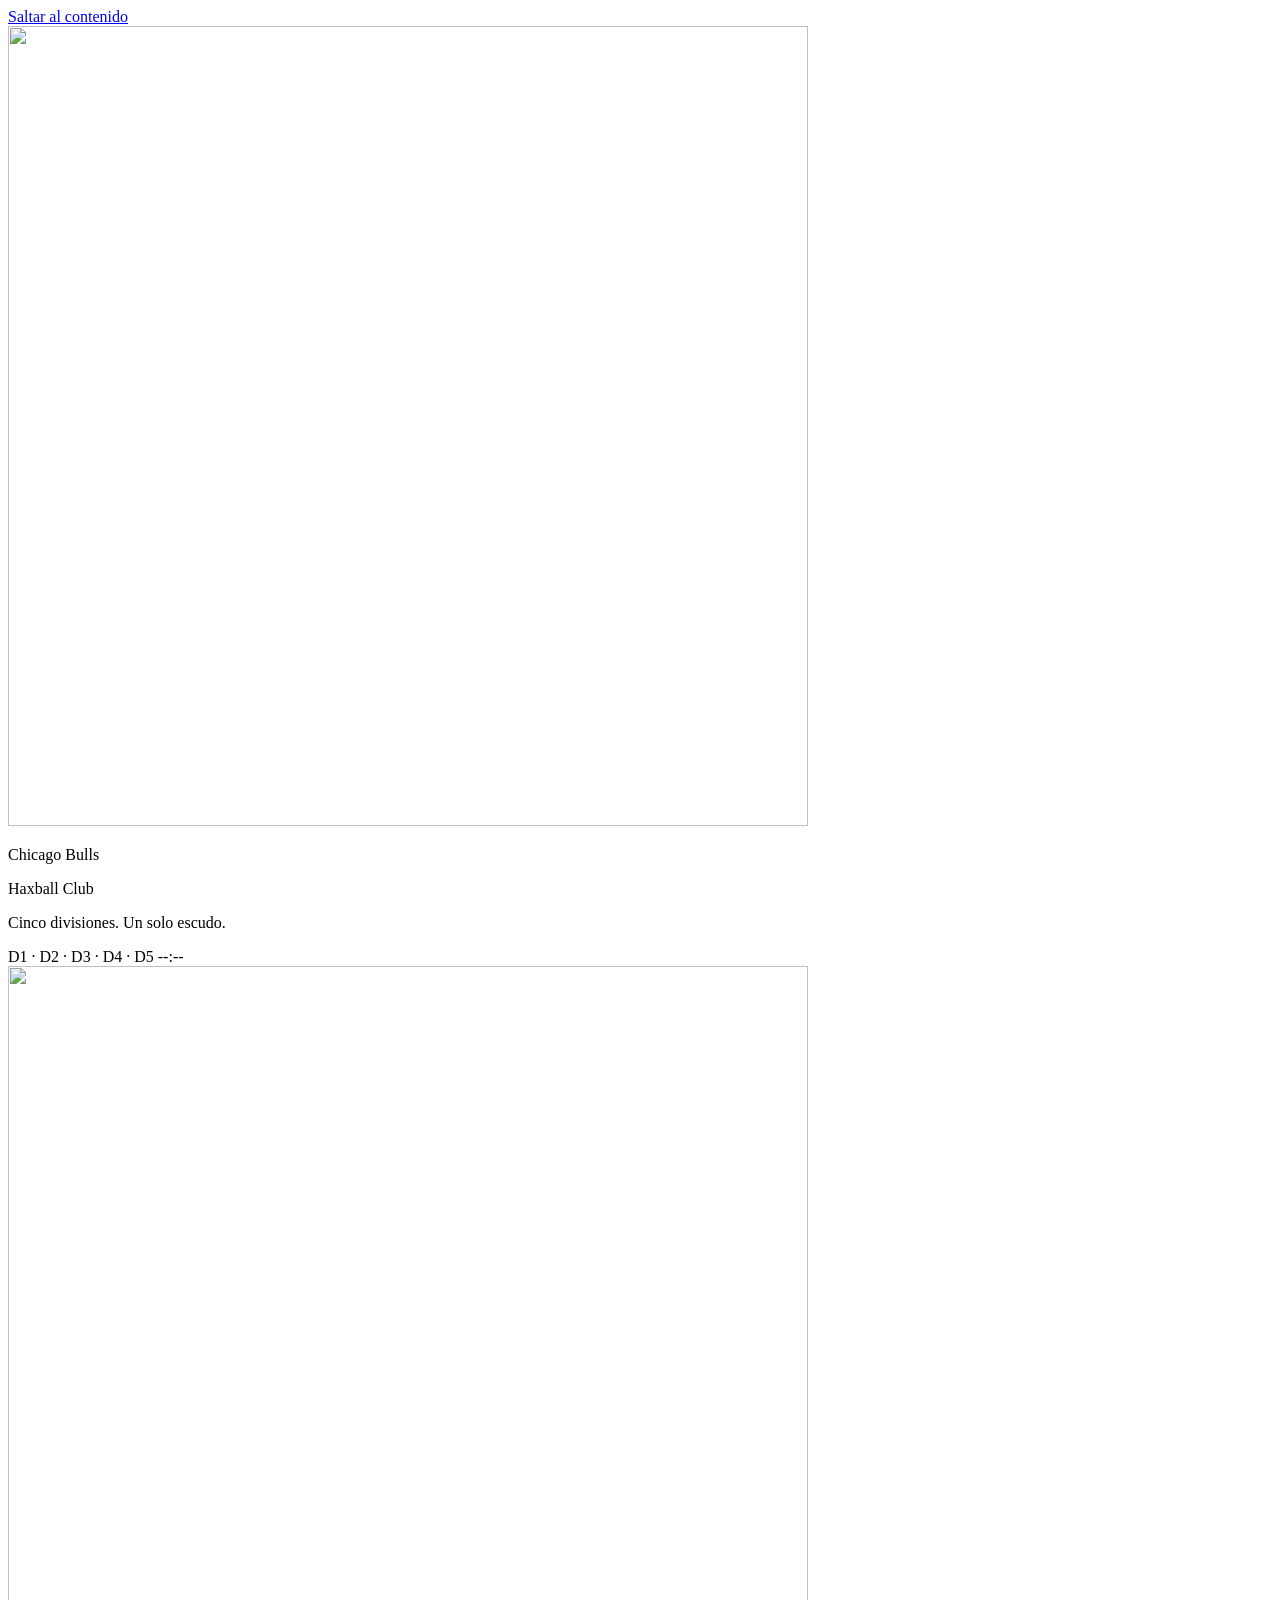
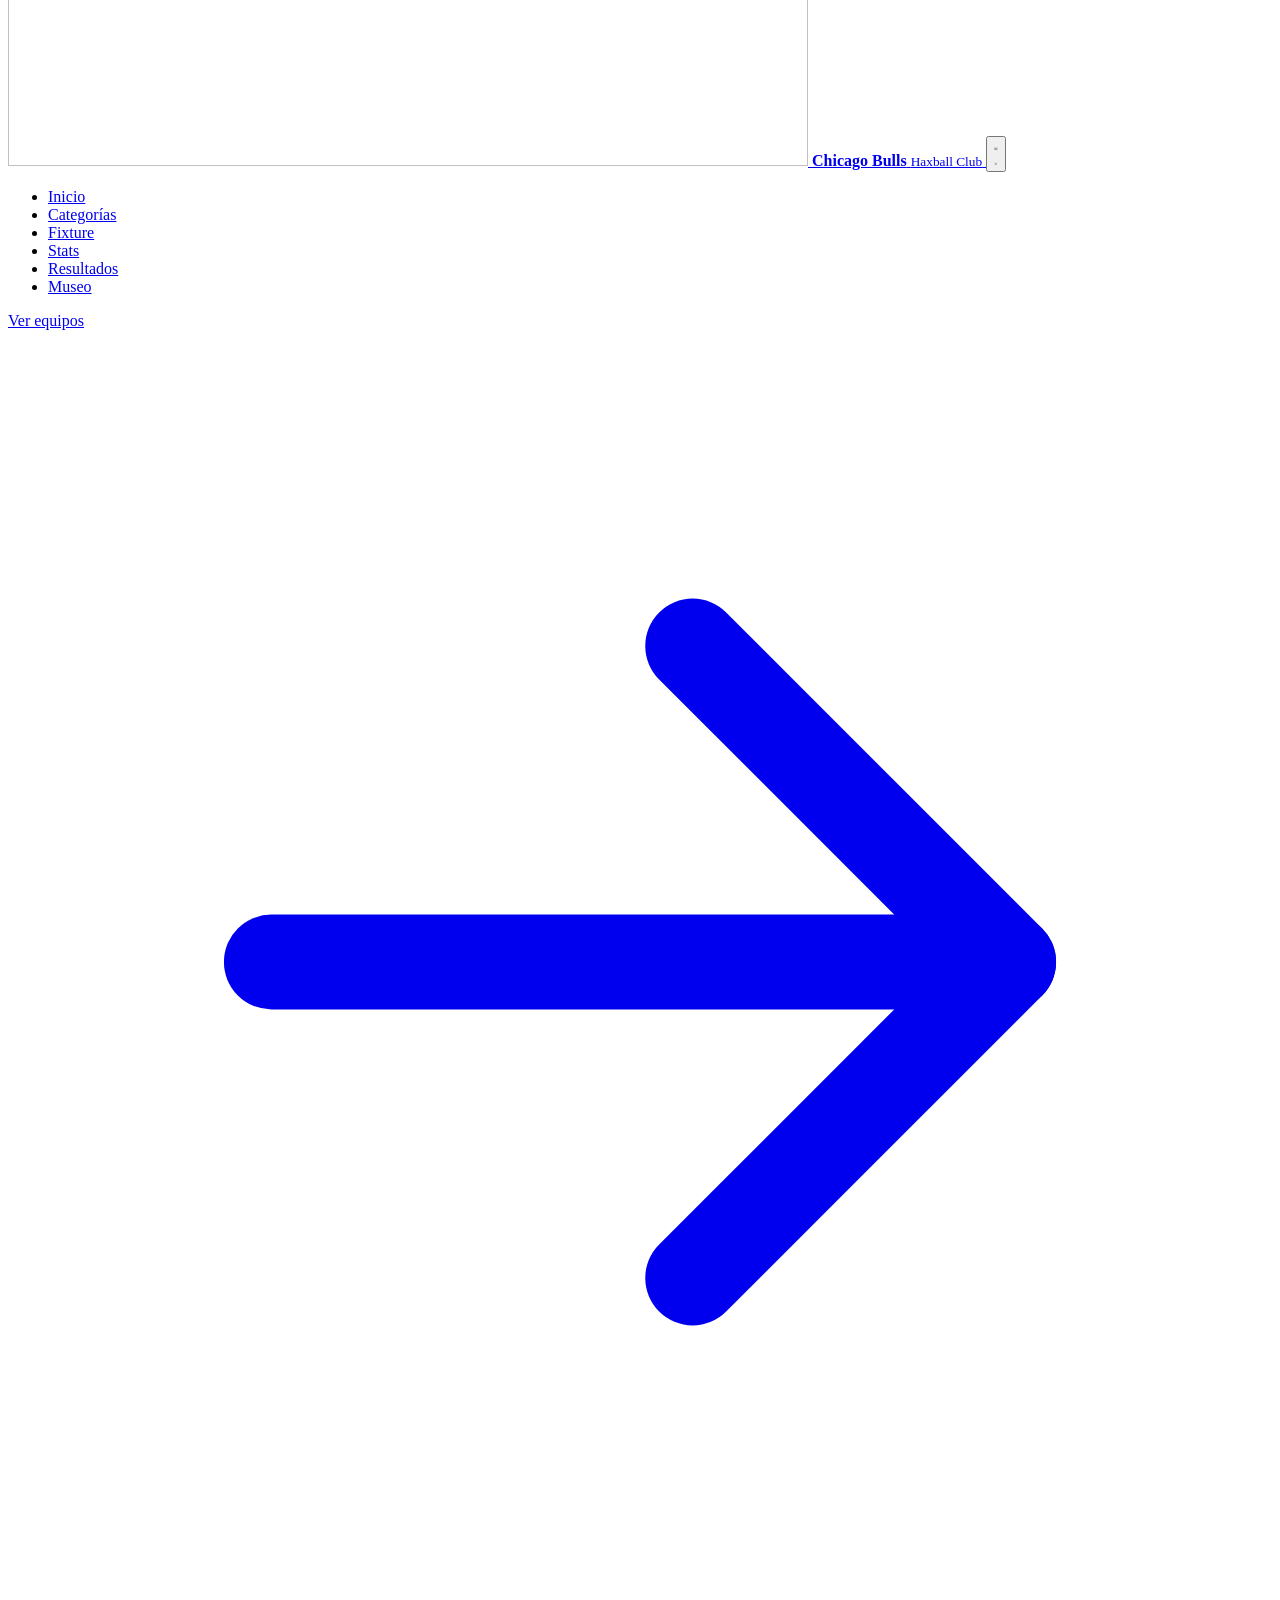
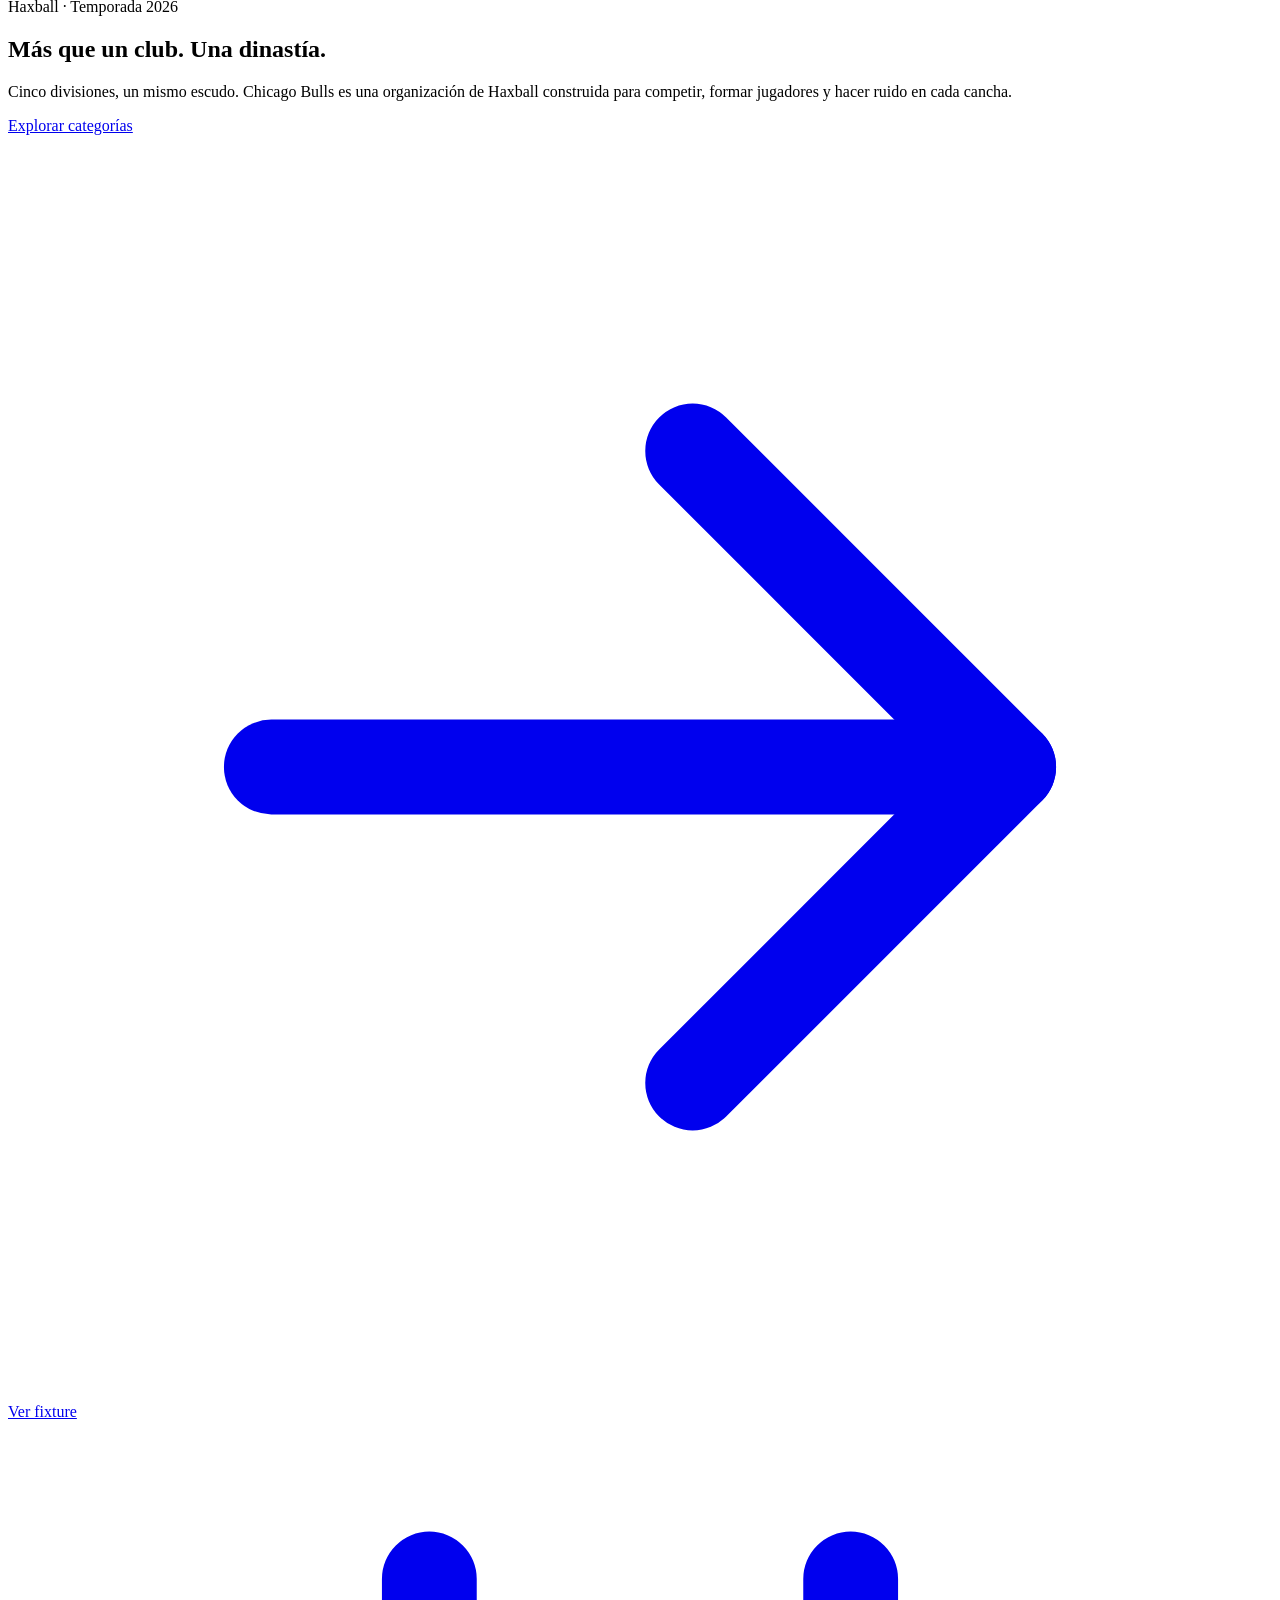
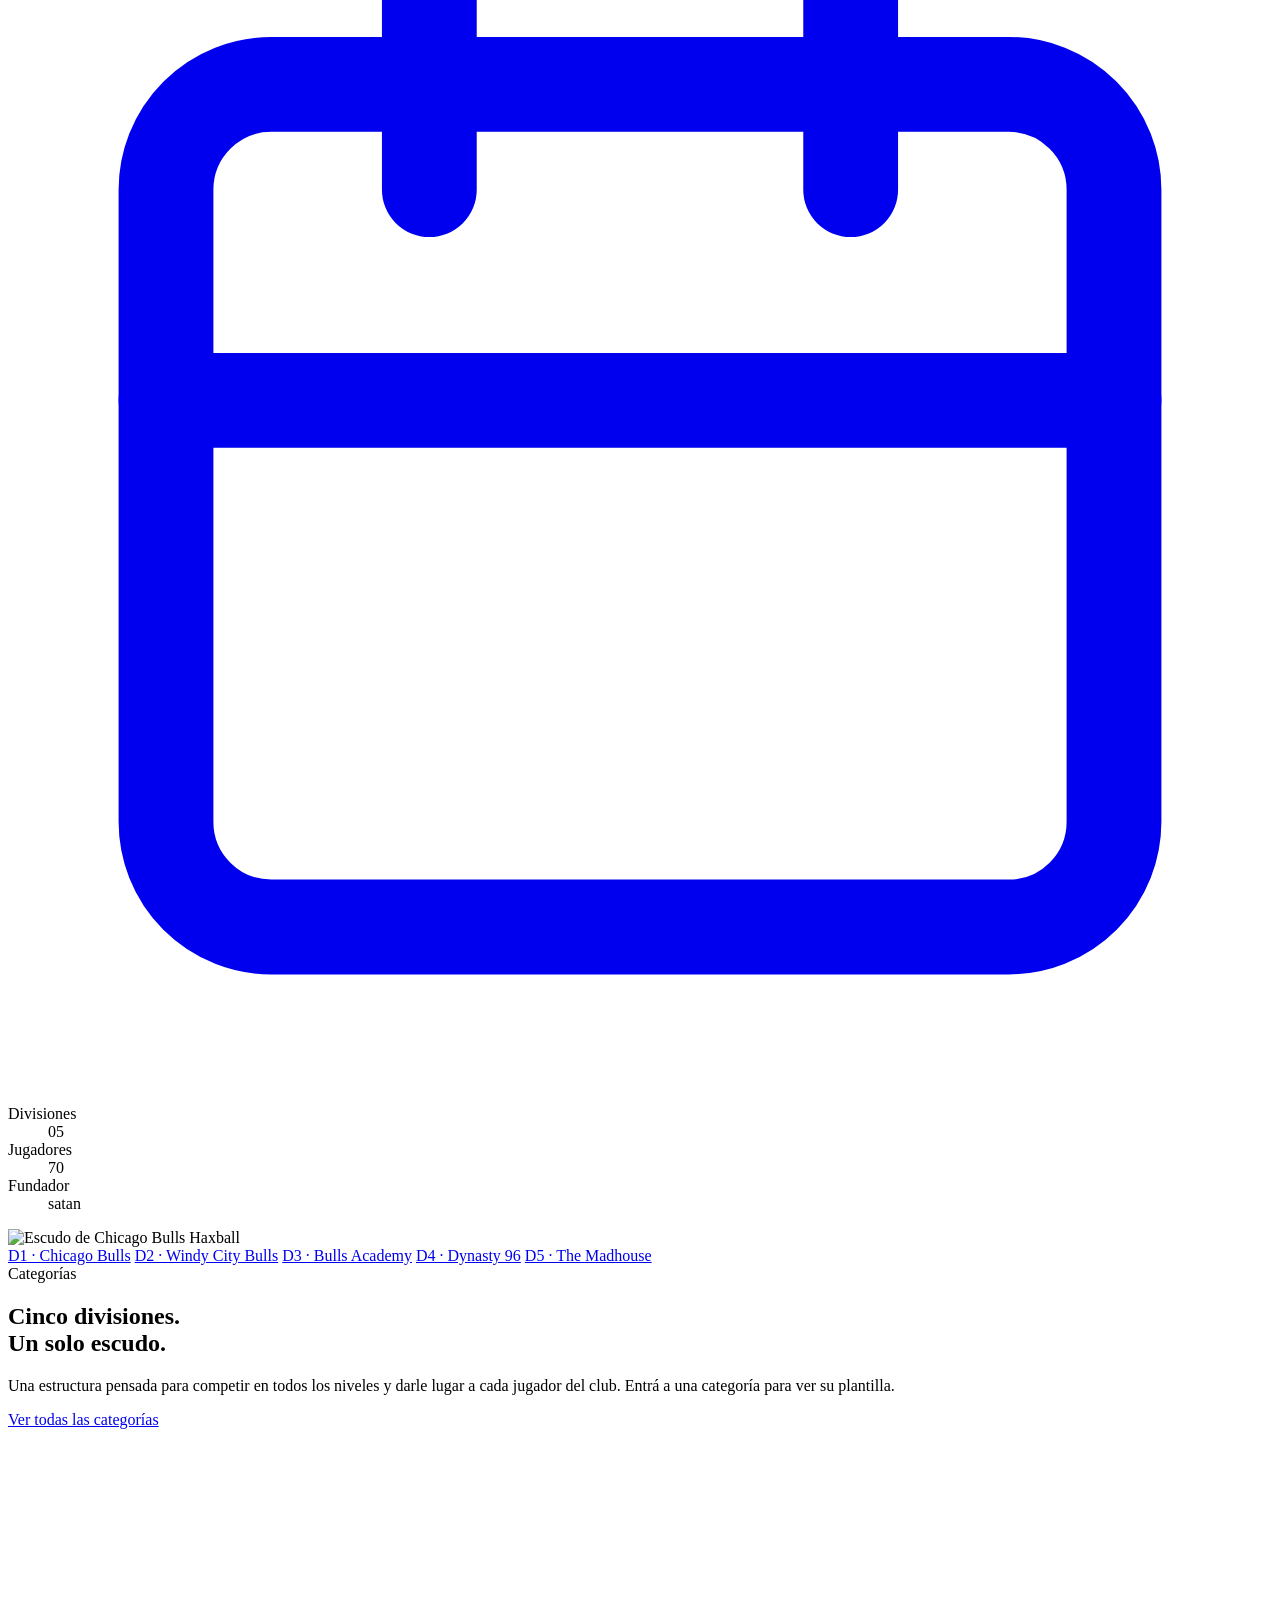
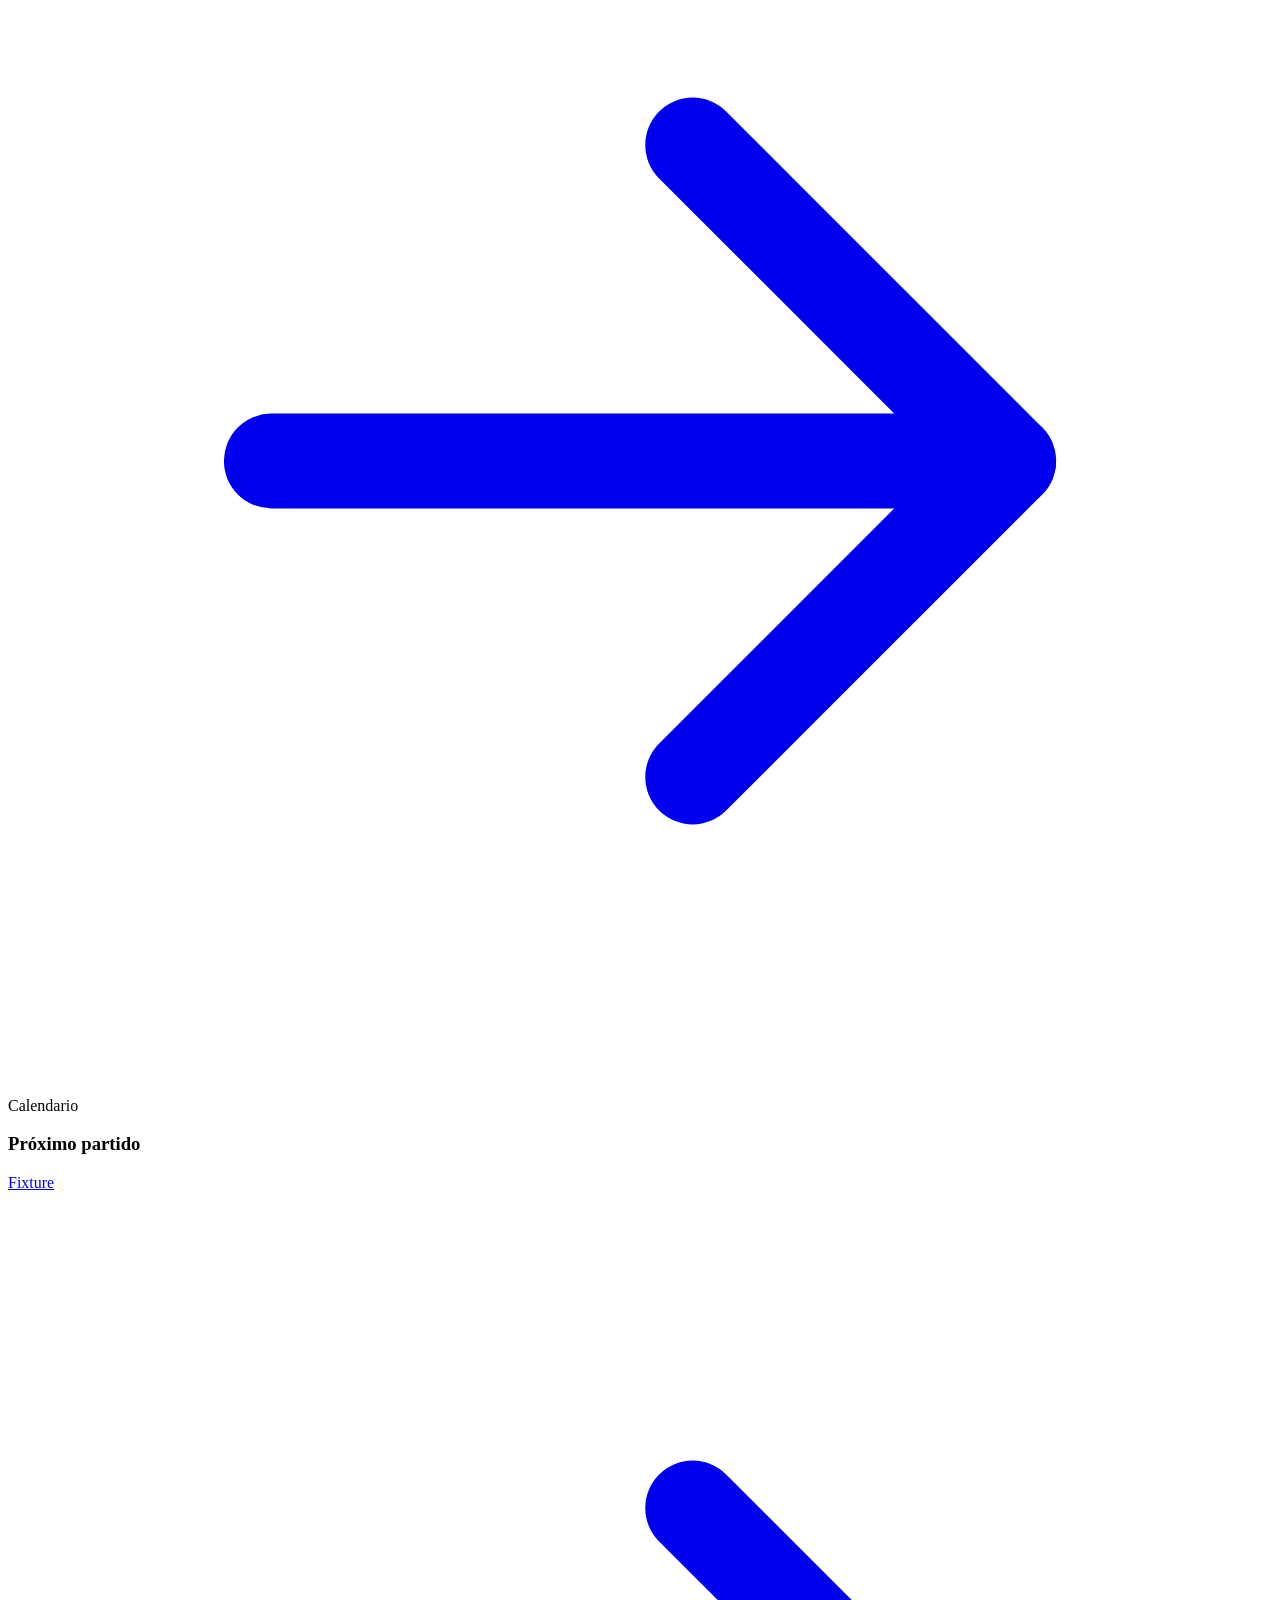
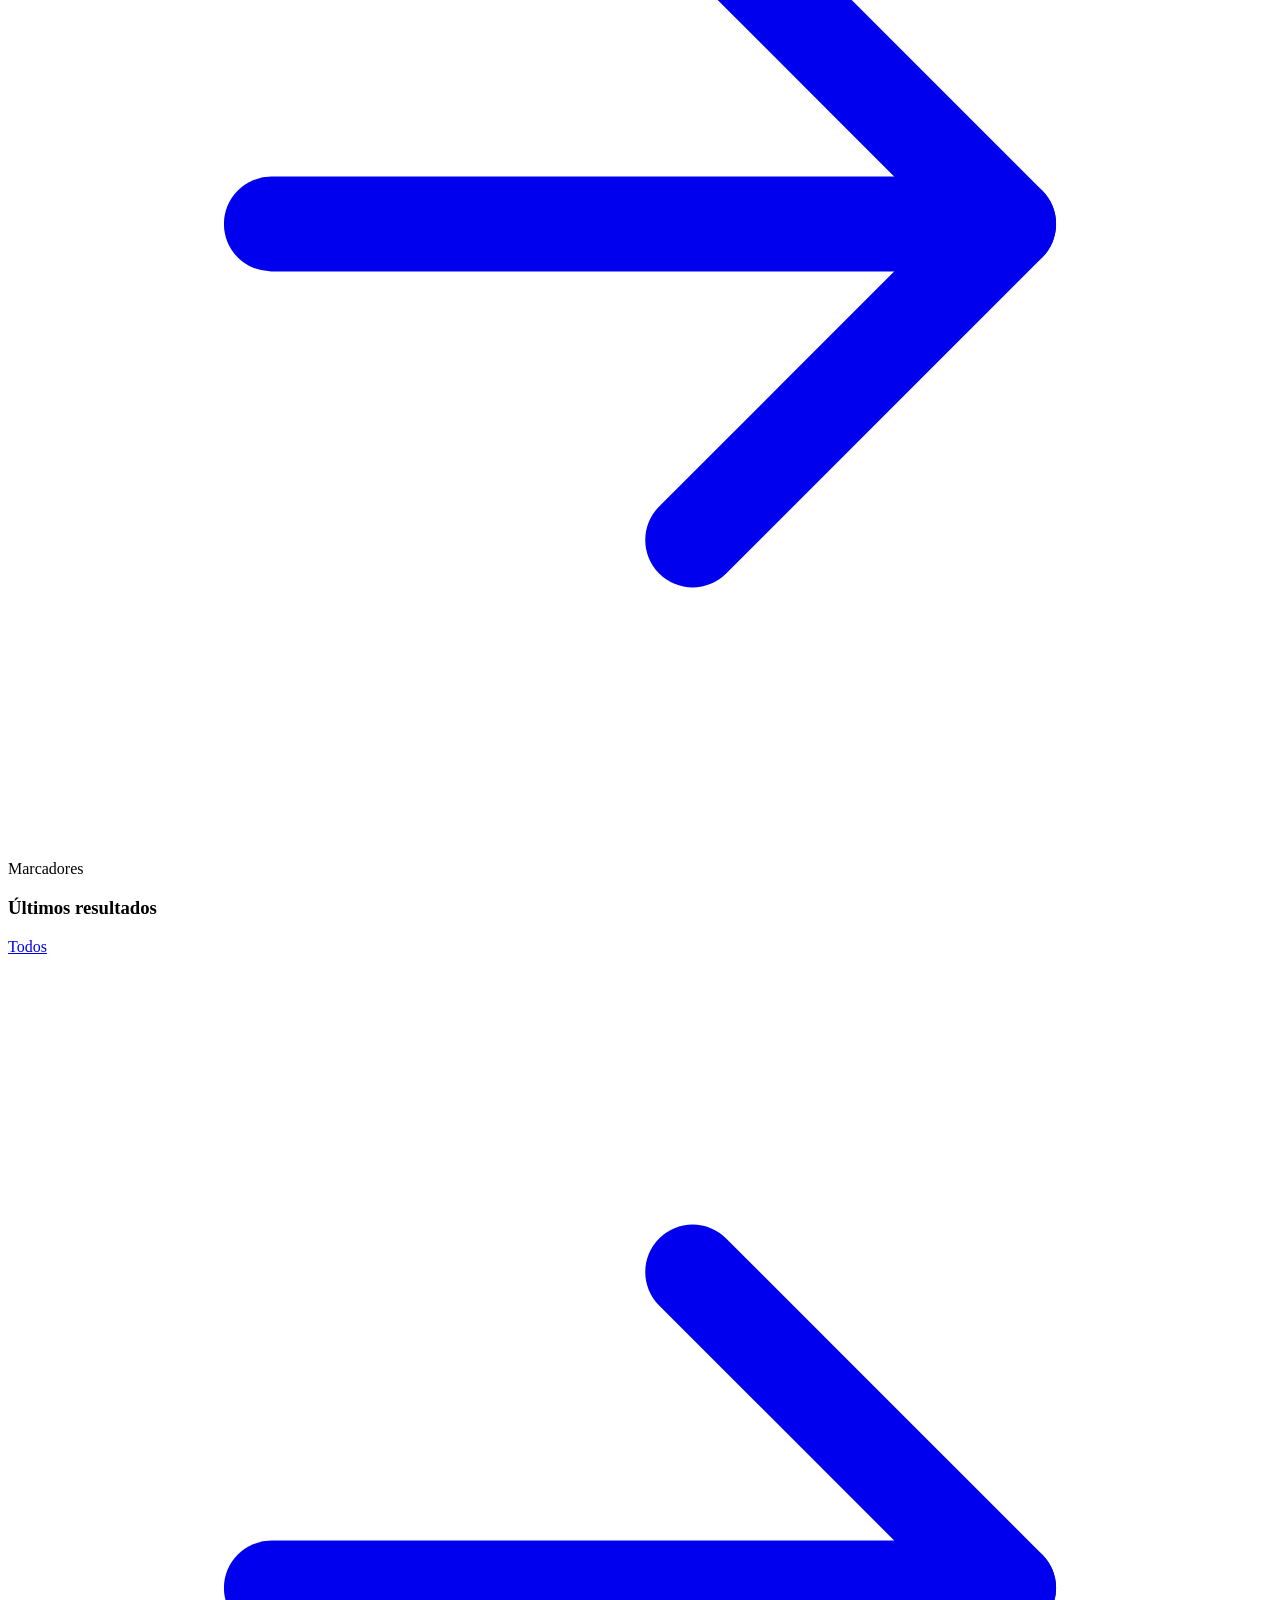
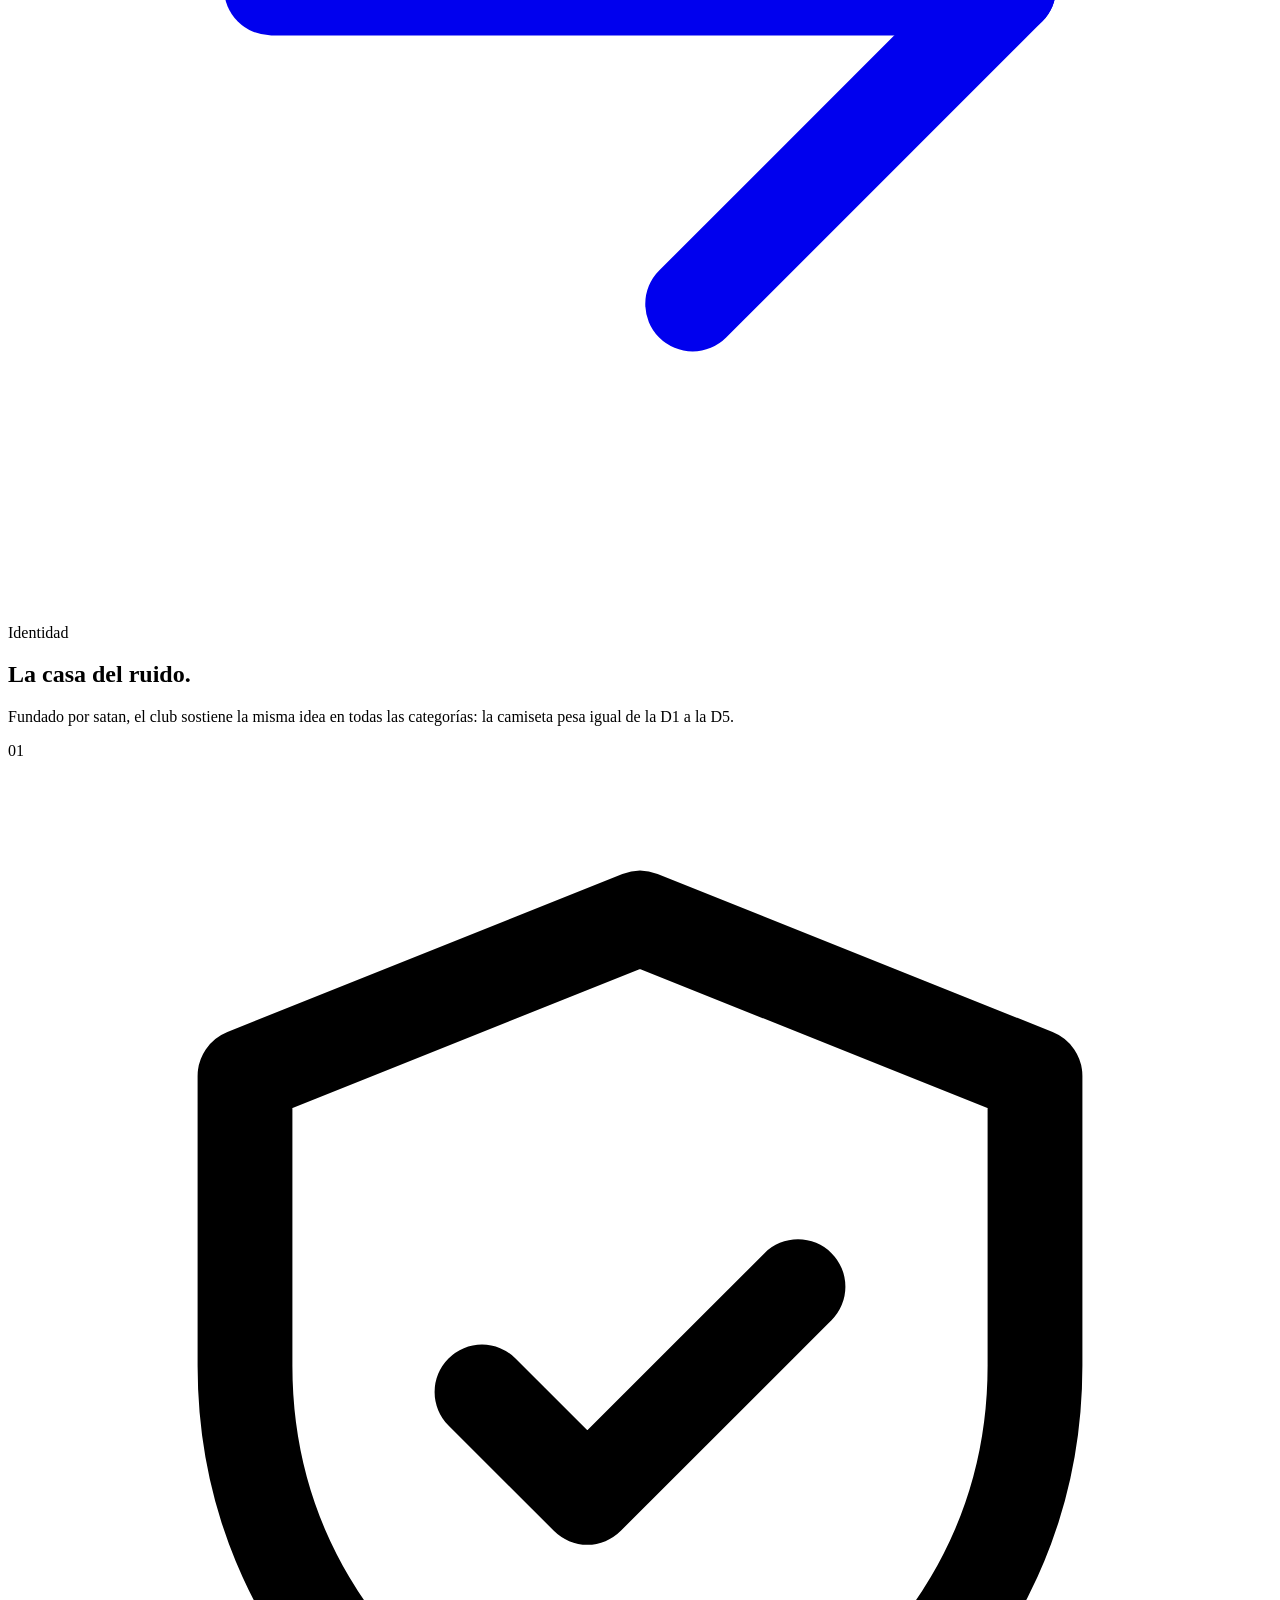
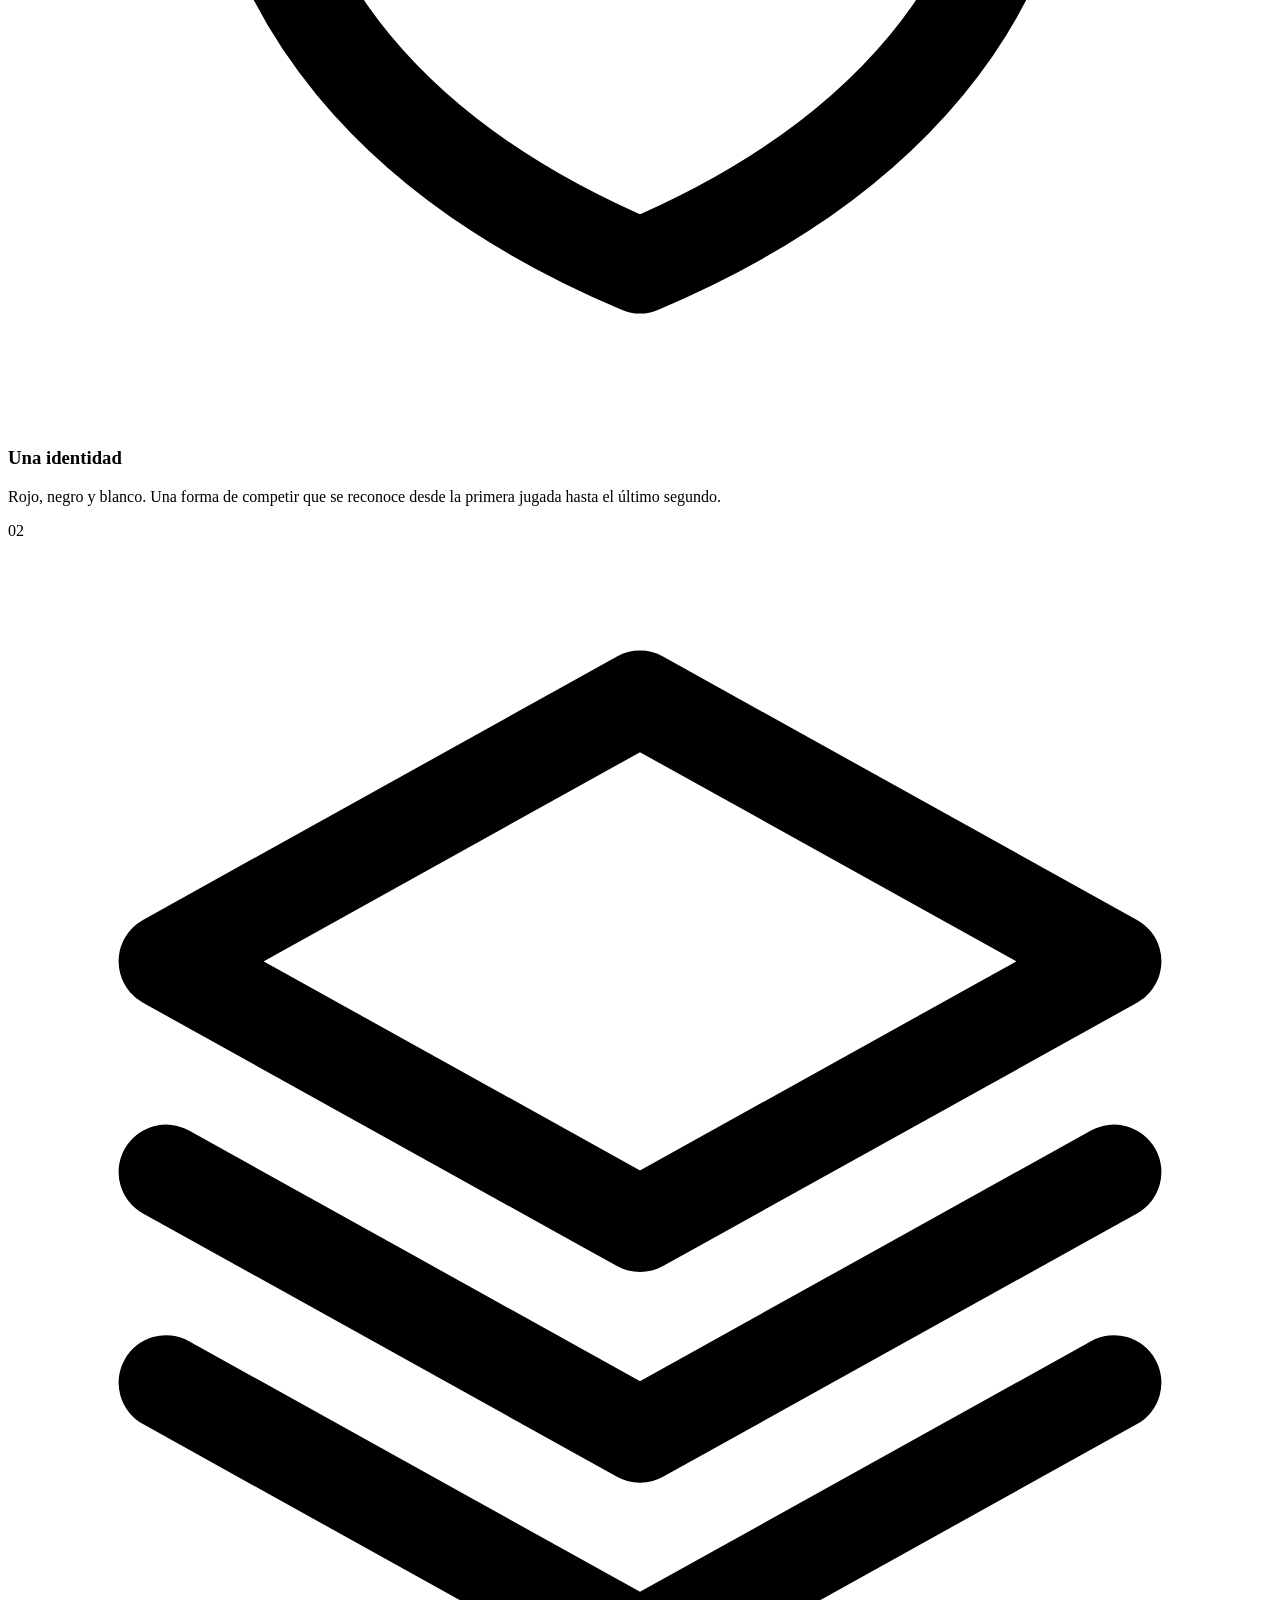
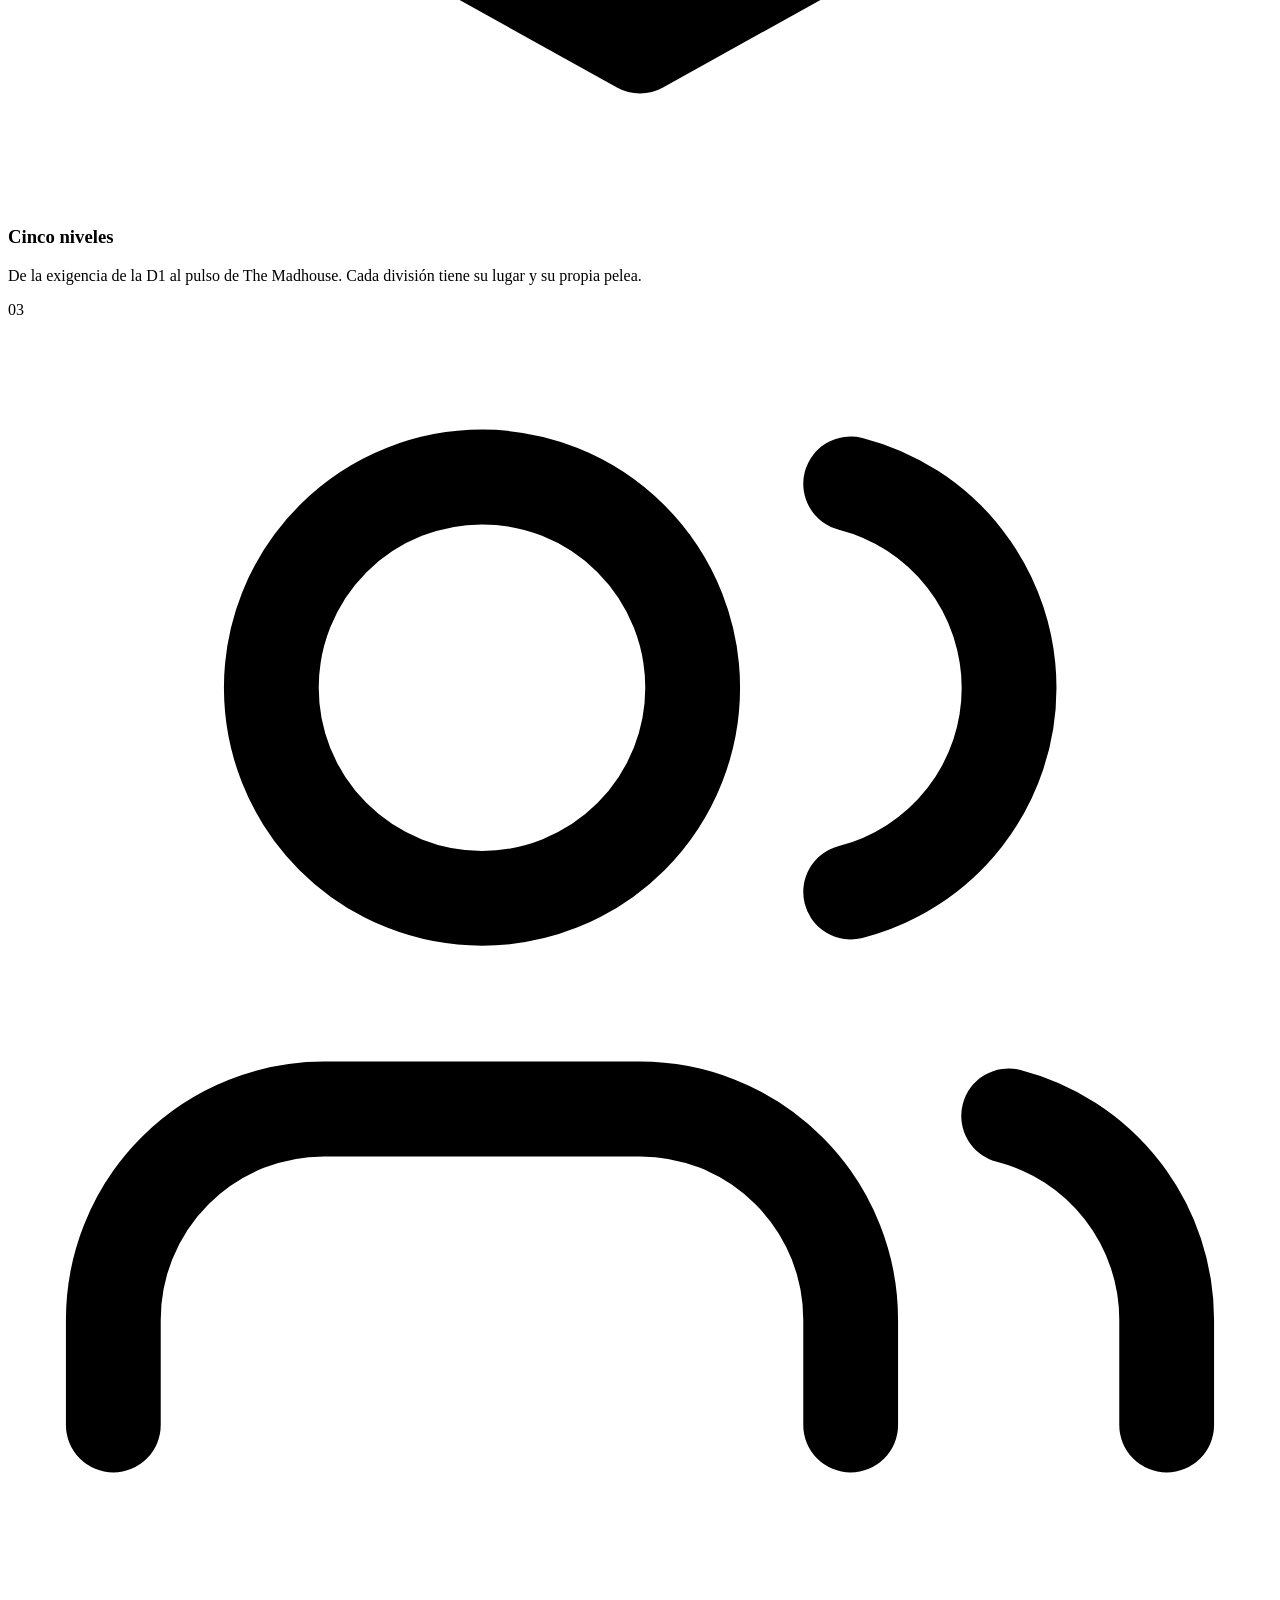
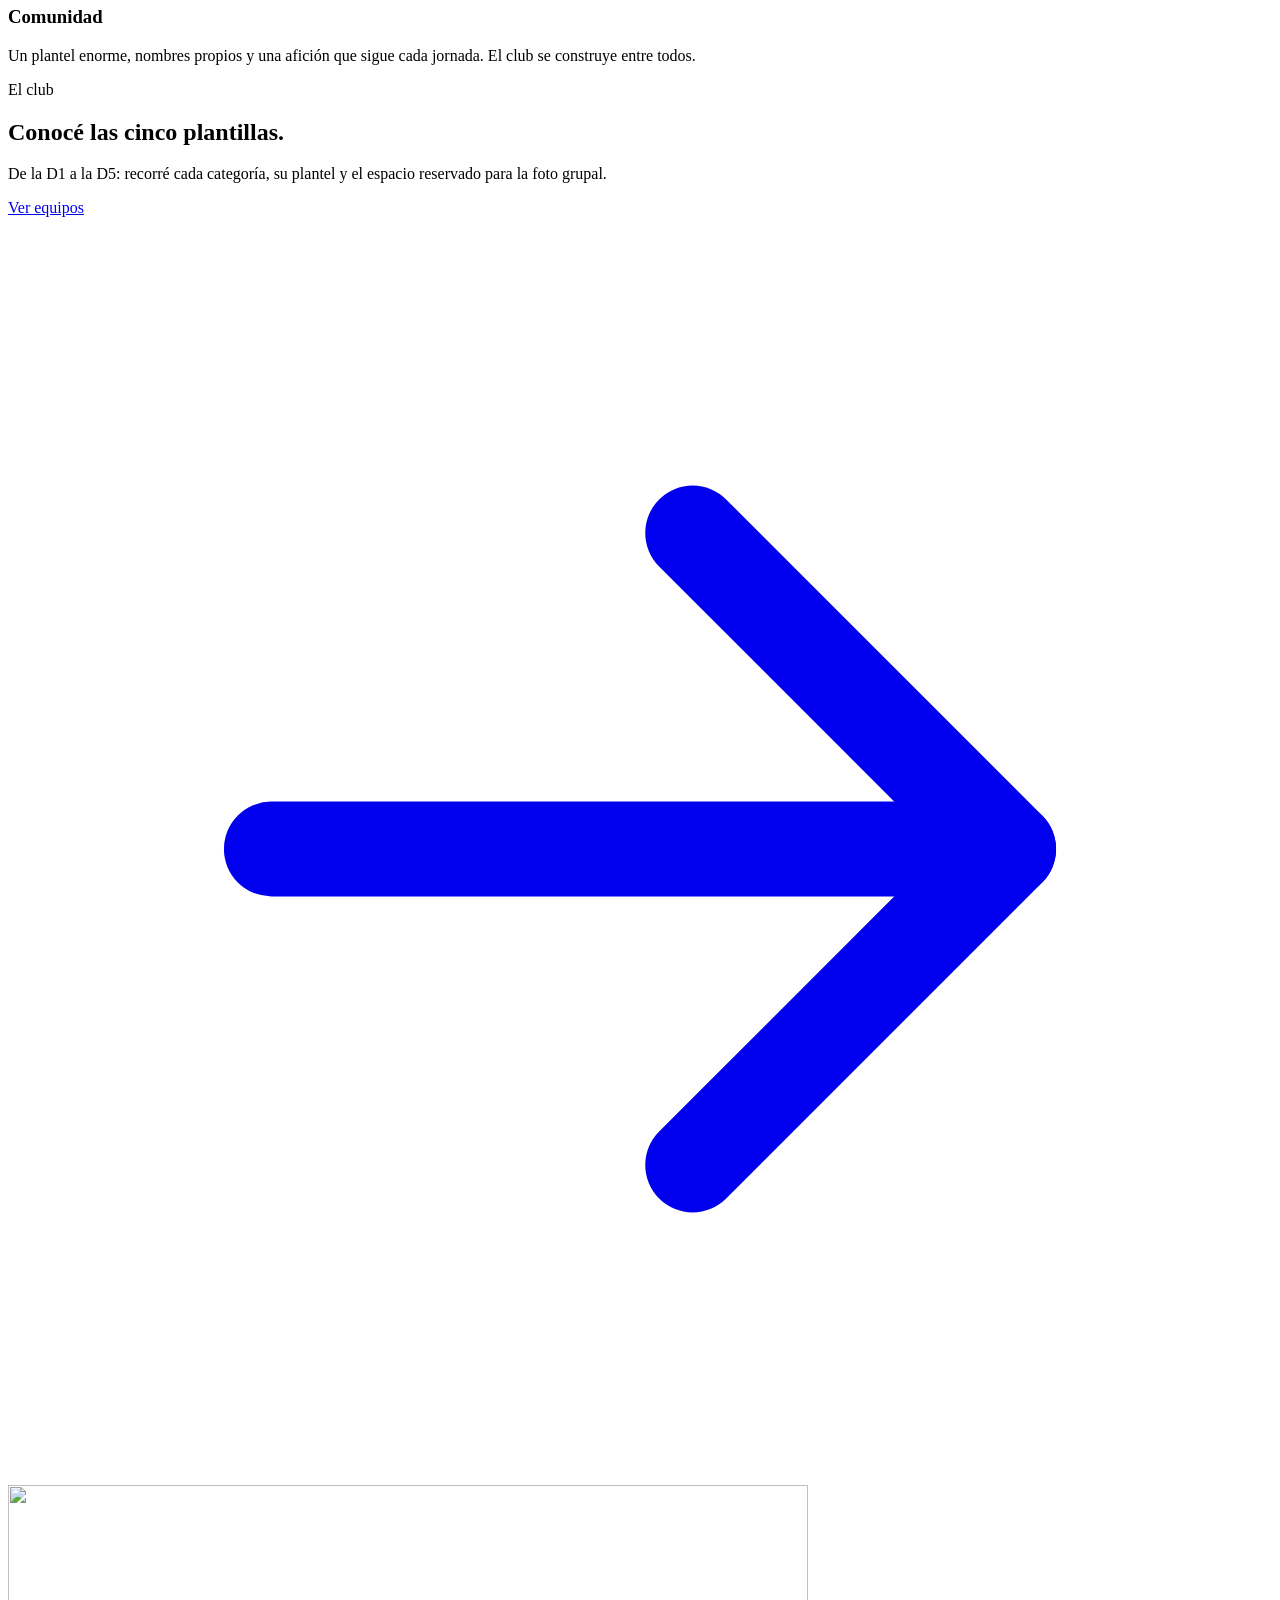
==== index.html @ d36fdf53 "Add files via upload" ====
<!DOCTYPE html>
<html lang="es">
<head>
  <meta charset="UTF-8">
  <meta name="viewport" content="width=device-width, initial-scale=1">
  <title>Chicago Bulls · Haxball Club</title>
  <meta name="description" content="Sitio oficial de Chicago Bulls Haxball: cinco divisiones, plantillas, fixture, estadísticas, resultados y museo.">
  <meta name="theme-color" content="#070709">
  <meta property="og:title" content="Chicago Bulls · Haxball Club">
  <meta property="og:description" content="Sitio oficial de Chicago Bulls Haxball: cinco divisiones, plantillas, fixture, estadísticas, resultados y museo.">
  <meta property="og:type" content="website">
  <meta property="og:image" content="img/logo.png">
  <link rel="icon" type="image/png" sizes="32x32" href="img/favicon-32.png">
  <link rel="icon" type="image/png" sizes="64x64" href="img/favicon-64.png">
  <link rel="apple-touch-icon" href="img/favicon-180.png">
  <link rel="preconnect" href="https://fonts.googleapis.com">
  <link rel="preconnect" href="https://fonts.gstatic.com" crossorigin>
  <link href="https://fonts.googleapis.com/css2?family=Barlow+Condensed:wght@500;600;700;800&family=Inter:wght@400;500;600;700&display=swap" rel="stylesheet">
  <link rel="stylesheet" href="css/base.css">
  <link rel="stylesheet" href="css/pages.css">
  <link rel="stylesheet" href="css/components.css">
  <link rel="stylesheet" href="css/responsive.css">
  <script>
    (function () {
      var root = document.documentElement;
      root.classList.add("js");
      try {
        if (sessionStorage.getItem("cb-loader-seen") === "1") root.classList.add("no-loader");
      } catch (error) {}
    })();
  </script>
  <noscript><style>.loader{display:none!important}.reveal{opacity:1!important;transform:none!important}</style></noscript>
</head>
<body class="page-home">
<a class="skip-link" href="#main">Saltar al contenido</a>

<div class="loader" id="loader" aria-hidden="true">
  <div class="loader__inner">
    <div class="loader__mark">
      <img class="loader__logo" src="img/logo.png" alt="" width="800" height="800">
      <span class="smoke smoke--1"></span>
      <span class="smoke smoke--2"></span>
      <span class="smoke smoke--3"></span>
      <span class="smoke smoke--4"></span>
      <span class="smoke smoke--5"></span>
      <span class="smoke smoke--6"></span>
    </div>
    <p class="loader__title">Chicago Bulls</p>
    <p class="loader__sub">Haxball Club</p>
    <div class="loader__bar"><span></span></div>
  </div>
</div>

<div class="site">
  <header class="site-header">
    <div class="topbar">
      <div class="container topbar__inner">
        <p class="topbar__motto">Cinco divisiones. Un solo escudo.</p>
        <div class="topbar__meta">
          <span class="topbar__divisions">D1 · D2 · D3 · D4 · D5</span>
          <span class="topbar__clock">
            <span class="live-dot" aria-hidden="true"></span>
            <time data-clock>--:--</time>
          </span>
        </div>
      </div>
    </div>
    <div class="navbar">
      <div class="container navbar__inner">
        <a class="brand" href="index.html" aria-label="Chicago Bulls Haxball, inicio">
          <img class="brand__logo" src="img/logo.png" alt="" width="800" height="800">
          <span class="brand__text">
            <strong>Chicago Bulls</strong>
            <small>Haxball Club</small>
          </span>
        </a>
        <button class="nav-toggle" type="button" aria-expanded="false" aria-controls="primary-nav" aria-label="Abrir menú de navegación">
          <span class="icon-open"><svg viewBox="0 0 24 24" fill="none" stroke="currentColor" stroke-width="1.8" stroke-linecap="round" stroke-linejoin="round" aria-hidden="true"><path d="M4 7h16M4 12h16M4 17h16"/></svg></span>
          <span class="icon-close"><svg viewBox="0 0 24 24" fill="none" stroke="currentColor" stroke-width="1.8" stroke-linecap="round" stroke-linejoin="round" aria-hidden="true"><path d="m6 6 12 12M18 6 6 18"/></svg></span>
        </button>
        <nav class="nav" id="primary-nav" aria-label="Navegación principal">
          <ul class="nav__list">
            <li><a class="nav__link" href="index.html" data-nav="home">Inicio</a></li>
            <li><a class="nav__link" href="categorias.html" data-nav="categorias">Categorías</a></li>
            <li><a class="nav__link" href="fixture.html" data-nav="fixture">Fixture</a></li>
            <li><a class="nav__link" href="stats.html" data-nav="stats">Stats</a></li>
            <li><a class="nav__link" href="resultados.html" data-nav="resultados">Resultados</a></li>
            <li><a class="nav__link" href="museo.html" data-nav="museo">Museo</a></li>
          </ul>
          <a class="btn btn--primary btn--sm nav__cta" href="categorias.html">Ver equipos <svg viewBox="0 0 24 24" fill="none" stroke="currentColor" stroke-width="1.8" stroke-linecap="round" stroke-linejoin="round" aria-hidden="true"><path d="M5 12h14"/><path d="m13 6 6 6-6 6"/></svg></a>
        </nav>
      </div>
    </div>
  </header>

  <main id="main">

  <section class="home-hero">
    <div class="container home-hero__grid">
      <div class="home-hero__copy">
        <span class="eyebrow">Haxball · Temporada 2026</span>
        <h1>
          <span class="line">Más que</span>
          <span class="line">un club.</span>
          <span class="line accent">Una dinastía.</span>
        </h1>
        <p class="home-hero__lead">Cinco divisiones, un mismo escudo. Chicago Bulls es una organización de Haxball construida para competir, formar jugadores y hacer ruido en cada cancha.</p>
        <div class="home-hero__actions">
          <a class="btn btn--primary" href="categorias.html">Explorar categorías <svg viewBox="0 0 24 24" fill="none" stroke="currentColor" stroke-width="1.8" stroke-linecap="round" stroke-linejoin="round" aria-hidden="true"><path d="M5 12h14"/><path d="m13 6 6 6-6 6"/></svg></a>
          <a class="btn btn--ghost" href="fixture.html">Ver fixture <svg viewBox="0 0 24 24" fill="none" stroke="currentColor" stroke-width="1.8" stroke-linecap="round" stroke-linejoin="round" aria-hidden="true"><rect x="3" y="5" width="18" height="16" rx="2"/><path d="M16 3v4M8 3v4M3 11h18"/></svg></a>
        </div>
        <dl class="home-hero__stats">
          <div class="home-hero__stat"><dt>Divisiones</dt><dd>05</dd></div>
          <div class="home-hero__stat"><dt>Jugadores</dt><dd data-total-players>70</dd></div>
          <div class="home-hero__stat"><dt>Fundador</dt><dd data-founder>satan</dd></div>
        </dl>
      </div>
      <div class="hero-visual">
        <img class="hero-visual__logo" src="img/logo.png" alt="Escudo de Chicago Bulls Haxball" width="800" height="800">
        <div class="hero-rail" role="group" aria-label="Accesos directos a las divisiones">
          <a class="tone-d1" href="d1.html"><span></span>D1 · Chicago Bulls</a>
          <a class="tone-d2" href="d2.html"><span></span>D2 · Windy City Bulls</a>
          <a class="tone-d3" href="d3.html"><span></span>D3 · Bulls Academy</a>
          <a class="tone-d4" href="d4.html"><span></span>D4 · Dynasty 96</a>
          <a class="tone-d5" href="d5.html"><span></span>D5 · The Madhouse</a>
        </div>
      </div>
    </div>
  </section>

  <section class="section">
    <div class="container">
      <div class="section-head reveal">
        <div>
          <span class="eyebrow">Categorías</span>
          <h2>Cinco divisiones.<br>Un solo escudo.</h2>
        </div>
        <div>
          <p>Una estructura pensada para competir en todos los niveles y darle lugar a cada jugador del club. Entrá a una categoría para ver su plantilla.</p>
          <a class="text-link" href="categorias.html">Ver todas las categorías <svg viewBox="0 0 24 24" fill="none" stroke="currentColor" stroke-width="1.8" stroke-linecap="round" stroke-linejoin="round" aria-hidden="true"><path d="M5 12h14"/><path d="m13 6 6 6-6 6"/></svg></a>
        </div>
      </div>
      <div class="division-grid" data-divisions></div>
    </div>
  </section>

  <section class="section section--tight">
    <div class="container">
      <div class="home-panels">
        <article class="panel reveal">
          <div class="panel__head">
            <div>
              <span class="eyebrow">Calendario</span>
              <h3>Próximo partido</h3>
            </div>
            <a class="panel__link" href="fixture.html">Fixture <svg viewBox="0 0 24 24" fill="none" stroke="currentColor" stroke-width="1.8" stroke-linecap="round" stroke-linejoin="round" aria-hidden="true"><path d="M5 12h14"/><path d="m13 6 6 6-6 6"/></svg></a>
          </div>
          <div data-next-fixture></div>
        </article>
        <article class="panel reveal">
          <div class="panel__head">
            <div>
              <span class="eyebrow">Marcadores</span>
              <h3>Últimos resultados</h3>
            </div>
            <a class="panel__link" href="resultados.html">Todos <svg viewBox="0 0 24 24" fill="none" stroke="currentColor" stroke-width="1.8" stroke-linecap="round" stroke-linejoin="round" aria-hidden="true"><path d="M5 12h14"/><path d="m13 6 6 6-6 6"/></svg></a>
          </div>
          <div data-latest-results></div>
        </article>
      </div>
    </div>
  </section>

  <section class="section">
    <div class="container">
      <div class="section-head reveal">
        <div>
          <span class="eyebrow">Identidad</span>
          <h2>La casa del ruido.</h2>
        </div>
        <div>
          <p>Fundado por satan, el club sostiene la misma idea en todas las categorías: la camiseta pesa igual de la D1 a la D5.</p>
        </div>
      </div>
      <div class="pillar-grid">
        <article class="pillar reveal">
          <span class="pillar__num">01</span>
          <span class="pillar__icon"><svg viewBox="0 0 24 24" fill="none" stroke="currentColor" stroke-width="1.8" stroke-linecap="round" stroke-linejoin="round" aria-hidden="true"><path d="M12 3 4.5 6v5.5c0 4.4 3 7.6 7.5 9.5 4.5-1.9 7.5-5.1 7.5-9.5V6L12 3Z"/><path d="m9 12 2 2 4-4"/></svg></span>
          <h3>Una identidad</h3>
          <p>Rojo, negro y blanco. Una forma de competir que se reconoce desde la primera jugada hasta el último segundo.</p>
        </article>
        <article class="pillar reveal">
          <span class="pillar__num">02</span>
          <span class="pillar__icon"><svg viewBox="0 0 24 24" fill="none" stroke="currentColor" stroke-width="1.8" stroke-linecap="round" stroke-linejoin="round" aria-hidden="true"><path d="m12 3 9 5-9 5-9-5 9-5Z"/><path d="m3 12 9 5 9-5M3 16l9 5 9-5"/></svg></span>
          <h3>Cinco niveles</h3>
          <p>De la exigencia de la D1 al pulso de The Madhouse. Cada división tiene su lugar y su propia pelea.</p>
        </article>
        <article class="pillar reveal">
          <span class="pillar__num">03</span>
          <span class="pillar__icon"><svg viewBox="0 0 24 24" fill="none" stroke="currentColor" stroke-width="1.8" stroke-linecap="round" stroke-linejoin="round" aria-hidden="true"><path d="M16 21v-2a4 4 0 0 0-4-4H6a4 4 0 0 0-4 4v2"/><circle cx="9" cy="7" r="4"/><path d="M22 21v-2a4 4 0 0 0-3-3.87M16 3.13a4 4 0 0 1 0 7.75"/></svg></span>
          <h3>Comunidad</h3>
          <p>Un plantel enorme, nombres propios y una afición que sigue cada jornada. El club se construye entre todos.</p>
        </article>
      </div>
    </div>
  </section>

  <section class="section section--tight">
    <div class="container">
      <div class="cta-band reveal">
        <div>
          <span class="eyebrow">El club</span>
          <h2>Conocé las cinco plantillas.</h2>
          <p>De la D1 a la D5: recorré cada categoría, su plantel y el espacio reservado para la foto grupal.</p>
        </div>
        <a class="btn btn--light" href="categorias.html">Ver equipos <svg viewBox="0 0 24 24" fill="none" stroke="currentColor" stroke-width="1.8" stroke-linecap="round" stroke-linejoin="round" aria-hidden="true"><path d="M5 12h14"/><path d="m13 6 6 6-6 6"/></svg></a>
      </div>
    </div>
  </section>

  </main>

  <footer class="site-footer">
    <div class="container">
      <div class="footer__top">
        <div class="footer__brand">
          <a class="brand" href="index.html" aria-label="Chicago Bulls Haxball, inicio">
            <img class="brand__logo" src="img/logo.png" alt="" width="800" height="800">
            <span class="brand__text">
              <strong>Chicago Bulls</strong>
              <small>Haxball Club</small>
            </span>
          </a>
          <p>Un club de Haxball con cinco divisiones y una sola identidad. Rojo, negro y blanco dentro y fuera de la cancha.</p>
          <span class="badge">Temporada 2026</span>
        </div>
        <div class="footer__col">
          <h4>Explorar</h4>
          <ul>
            <li><a href="index.html">Inicio</a></li>
            <li><a href="categorias.html">Categorías</a></li>
            <li><a href="fixture.html">Fixture</a></li>
            <li><a href="stats.html">Stats</a></li>
            <li><a href="resultados.html">Resultados</a></li>
            <li><a href="museo.html">Museo</a></li>
          </ul>
        </div>
        <div class="footer__col">
          <h4>Divisiones</h4>
          <ul>
            <li><a href="d1.html">D1 · Chicago Bulls</a></li>
            <li><a href="d2.html">D2 · Windy City Bulls</a></li>
            <li><a href="d3.html">D3 · Bulls Academy</a></li>
            <li><a href="d4.html">D4 · Dynasty 96</a></li>
            <li><a href="d5.html">D5 · The Madhouse</a></li>
          </ul>
        </div>
        <div class="footer__col">
          <h4>El club</h4>
          <p>Chicago Bulls Haxball. Cinco categorías, un mismo escudo y una comunidad que empuja desde la D1 hasta The Madhouse.</p>
          <p>Sitio no oficial, hecho por y para la comunidad.</p>
        </div>
      </div>
      <div class="footer__bottom">
        <p>© <span data-year>2026</span> Chicago Bulls Haxball. Todos los derechos reservados.</p>
        <p>HTML, CSS y JavaScript · Sin backend.</p>
      </div>
    </div>
  </footer>
</div>

  <script src="js/data.js" defer></script>
  <script src="js/app.js" defer></script>
</body>
</html>
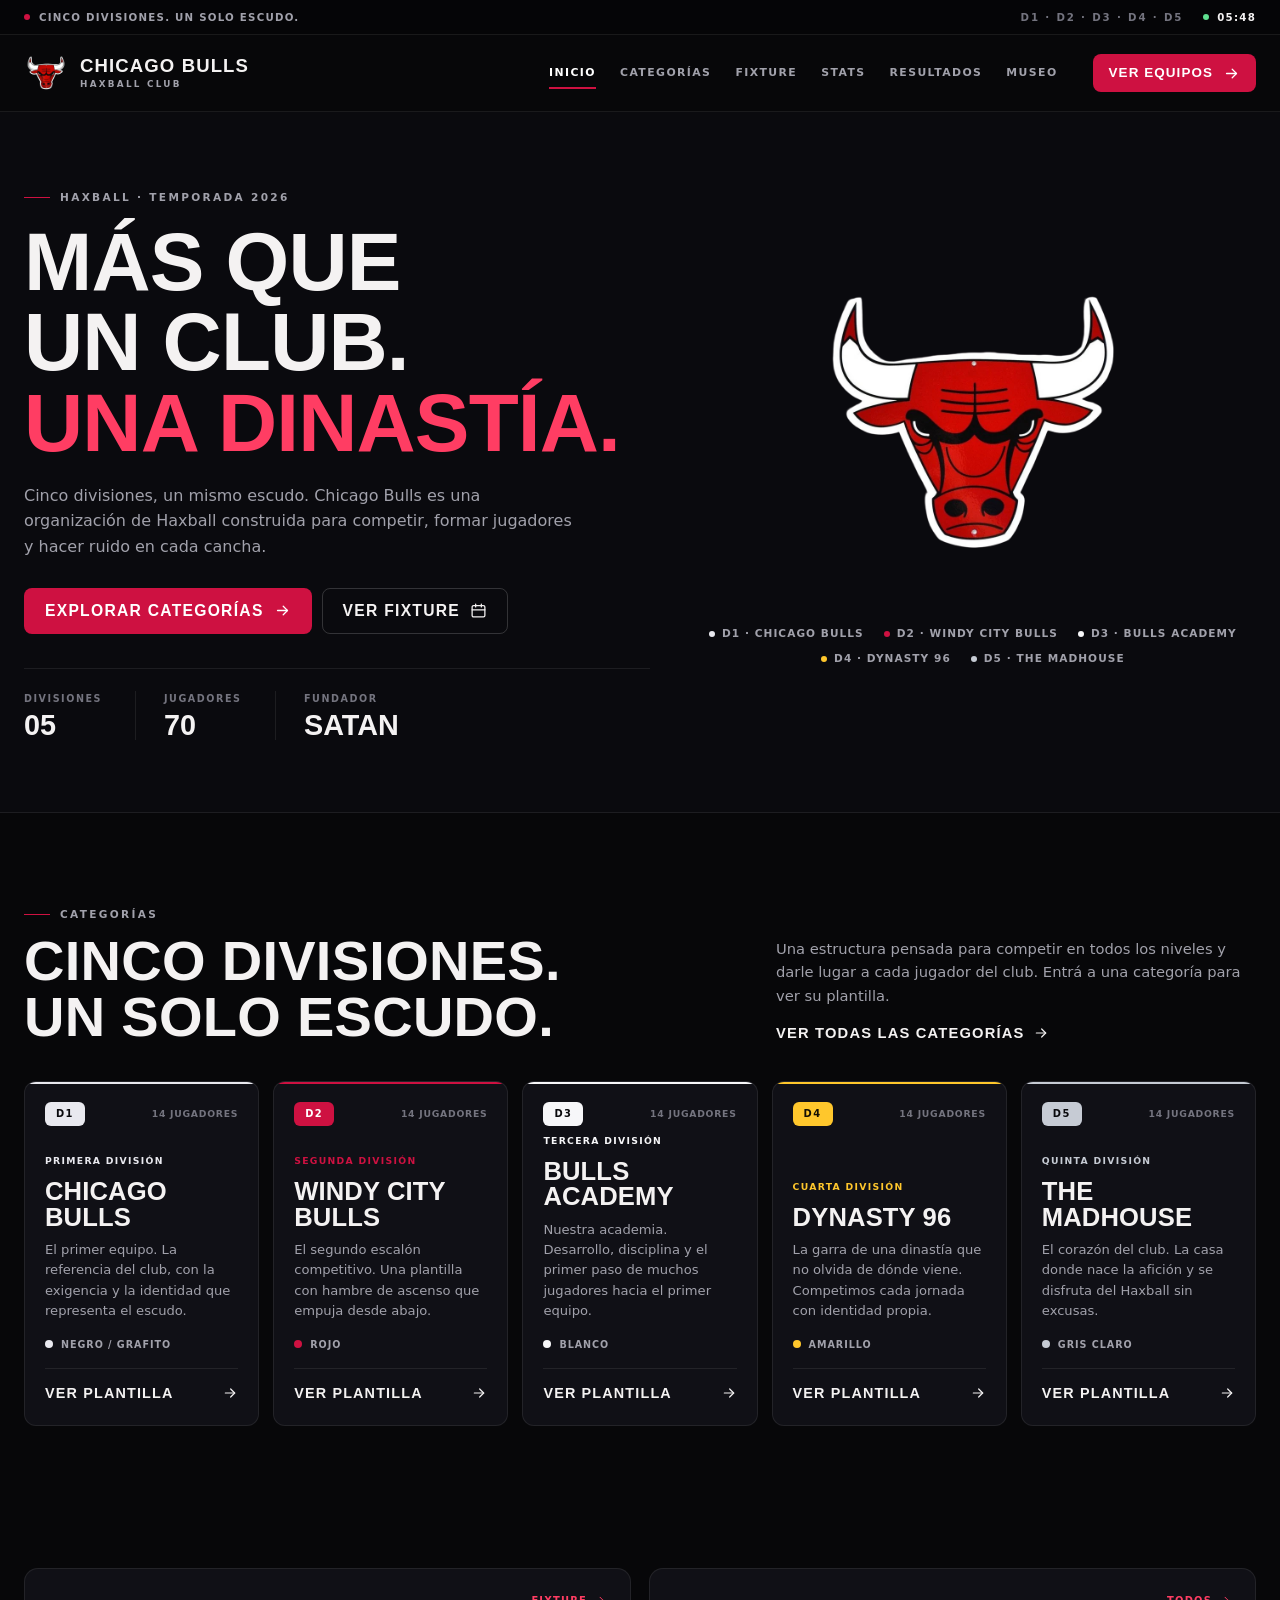
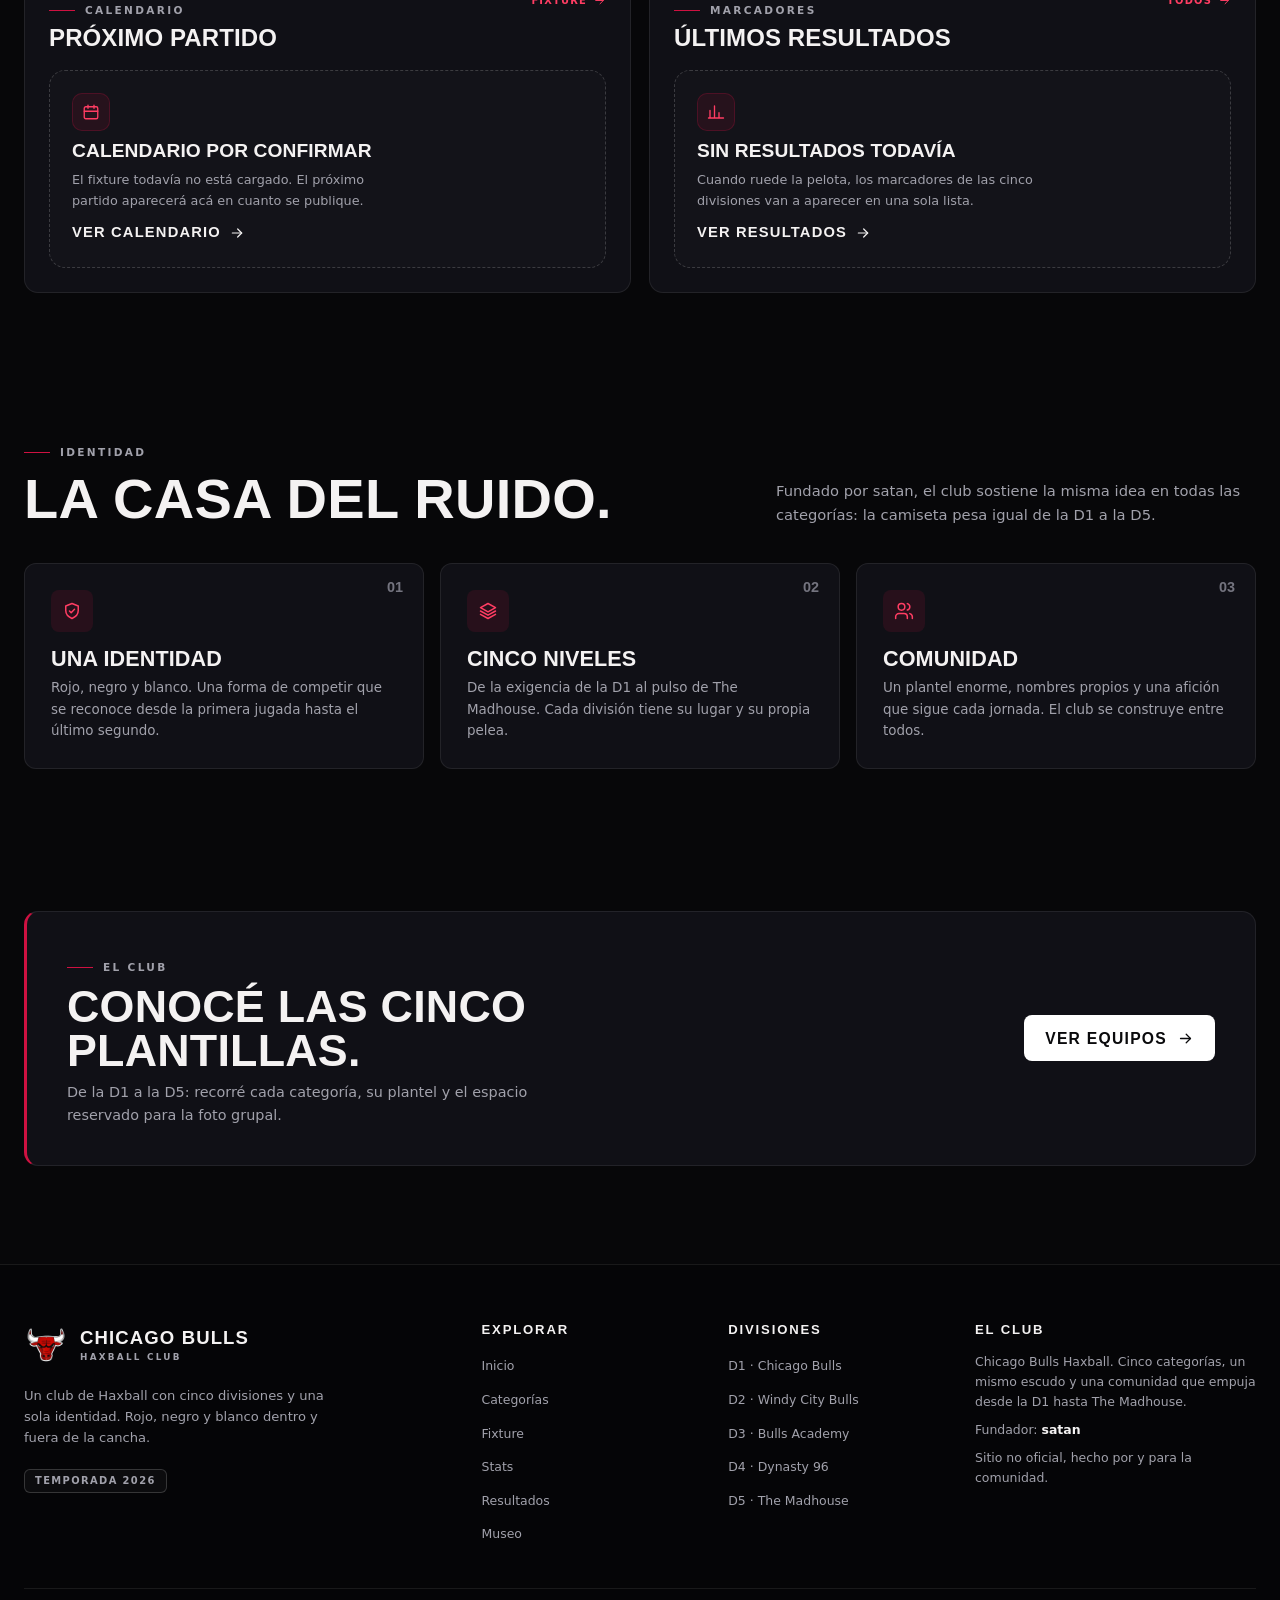
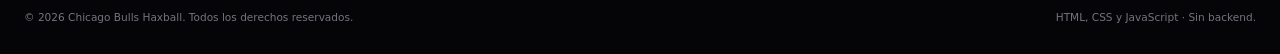
==== commit 07118a52: "Add files via upload" ====
--- a/index.html
+++ b/index.html
@@ -258,6 +258,7 @@
         <div class="footer__col">
           <h4>El club</h4>
           <p>Chicago Bulls Haxball. Cinco categorías, un mismo escudo y una comunidad que empuja desde la D1 hasta The Madhouse.</p>
+          <p>Fundador: <strong data-founder>satan</strong></p>
           <p>Sitio no oficial, hecho por y para la comunidad.</p>
         </div>
       </div>
--- a/css/base.css
+++ b/css/base.css
@@ -0,0 +1,562 @@
+/* =========================================================
+   CHICAGO BULLS · HAXBALL CLUB
+   base.css · Tokens, reset, utilidades, loader, header y footer
+   ========================================================= */
+
+/* ---------- 01. Tokens ---------- */
+:root {
+  --bg: #070709;
+  --bg-soft: #0a0a0e;
+  --surface: #101016;
+  --surface-2: #15151c;
+  --surface-3: #1b1b23;
+  --line: rgba(255, 255, 255, 0.08);
+  --line-soft: rgba(255, 255, 255, 0.045);
+  --line-strong: rgba(255, 255, 255, 0.17);
+  --text: #f4f2f2;
+  --muted: #a1a1ab;
+  --muted-2: #74747f;
+  --red: #ce1141;
+  --red-bright: #ff3d63;
+  --red-dark: #7d0a26;
+  --white: #ffffff;
+  --green: #5fe08f;
+  --font-display: "Barlow Condensed", "Arial Narrow", Impact, sans-serif;
+  --font-body: "Inter", system-ui, -apple-system, "Segoe UI", sans-serif;
+  --container: 1240px;
+  --radius-sm: 10px;
+  --radius: 16px;
+  --radius-lg: 24px;
+  --shadow: 0 24px 60px rgba(0, 0, 0, 0.45);
+  --ease: cubic-bezier(0.22, 0.61, 0.36, 1);
+}
+
+/* ---------- 02. Reset ---------- */
+*,
+*::before,
+*::after { box-sizing: border-box; }
+
+html {
+  scroll-behavior: smooth;
+  scroll-padding-top: 130px;
+}
+
+body {
+  margin: 0;
+  min-height: 100vh;
+  overflow-x: hidden;
+  background: var(--bg);
+  color: var(--text);
+  font-family: var(--font-body);
+  font-size: 16px;
+  line-height: 1.6;
+  -webkit-font-smoothing: antialiased;
+  text-rendering: optimizeLegibility;
+}
+
+img { display: block; max-width: 100%; }
+a { color: inherit; text-decoration: none; }
+button, input, select, textarea { font: inherit; color: inherit; }
+button { border: 0; background: none; }
+ul, ol { margin: 0; padding: 0; list-style: none; }
+figure, blockquote, p { margin: 0; }
+svg { display: block; }
+
+h1, h2, h3, h4 {
+  margin: 0;
+  font-family: var(--font-display);
+  font-weight: 800;
+  line-height: 1;
+  letter-spacing: 0.005em;
+  text-transform: uppercase;
+}
+
+::selection { background: var(--red); color: #fff; }
+:focus-visible { outline: 2px solid var(--red-bright); outline-offset: 3px; }
+
+::-webkit-scrollbar { width: 10px; height: 10px; }
+::-webkit-scrollbar-track { background: #08080a; }
+::-webkit-scrollbar-thumb { background: #292931; border: 2px solid #08080a; border-radius: 99px; }
+::-webkit-scrollbar-thumb:hover { background: #3a3a45; }
+
+/* ---------- 03. Utilidades ---------- */
+.container {
+  width: min(var(--container), calc(100% - 48px));
+  margin-inline: auto;
+}
+
+.section { position: relative; padding: 84px 0; }
+.section--tight { padding: 58px 0; }
+
+.section-head {
+  display: flex;
+  align-items: flex-end;
+  justify-content: space-between;
+  gap: 32px;
+  margin-bottom: 36px;
+}
+
+.section-head > div { max-width: 720px; }
+.section-head h2 { margin-top: 10px; font-size: clamp(2.1rem, 4.4vw, 3.5rem); }
+.section-head p { max-width: 480px; margin-top: 10px; color: var(--muted); font-size: 0.92rem; }
+.section-head .text-link { margin-top: 14px; }
+
+.eyebrow {
+  display: inline-flex;
+  align-items: center;
+  gap: 10px;
+  color: var(--muted);
+  font-size: 0.66rem;
+  font-weight: 700;
+  letter-spacing: 0.22em;
+  text-transform: uppercase;
+}
+
+.eyebrow::before {
+  content: "";
+  width: 26px;
+  height: 1px;
+  background: var(--red);
+}
+
+.eyebrow--plain::before { display: none; }
+.text-red { color: var(--red-bright); }
+.muted { color: var(--muted); }
+
+.text-link {
+  display: inline-flex;
+  align-items: center;
+  gap: 8px;
+  color: var(--text);
+  font-family: var(--font-display);
+  font-size: 0.92rem;
+  font-weight: 700;
+  letter-spacing: 0.08em;
+  text-transform: uppercase;
+  white-space: nowrap;
+  transition: color 0.2s;
+}
+
+.text-link svg { width: 16px; height: 16px; transition: transform 0.25s var(--ease); }
+.text-link:hover { color: var(--red-bright); }
+.text-link:hover svg { transform: translateX(4px); }
+
+.skip-link {
+  position: fixed;
+  top: 12px;
+  left: 12px;
+  z-index: 3000;
+  padding: 10px 18px;
+  border-radius: 8px;
+  background: var(--red);
+  color: #fff;
+  font-size: 0.8rem;
+  font-weight: 700;
+  transform: translateY(-160%);
+  transition: transform 0.2s;
+}
+.skip-link:focus { transform: translateY(0); }
+
+.sr-only {
+  position: absolute;
+  width: 1px;
+  height: 1px;
+  padding: 0;
+  margin: -1px;
+  overflow: hidden;
+  clip: rect(0, 0, 0, 0);
+  white-space: nowrap;
+  border: 0;
+}
+
+.page-note {
+  margin-top: 24px;
+  color: var(--muted-2);
+  font-size: 0.76rem;
+}
+
+/* ---------- 04. Botones y badges ---------- */
+.btn {
+  display: inline-flex;
+  align-items: center;
+  justify-content: center;
+  gap: 10px;
+  min-height: 46px;
+  padding: 0 20px;
+  border: 1px solid transparent;
+  border-radius: 8px;
+  font-family: var(--font-display);
+  font-size: 0.98rem;
+  font-weight: 700;
+  letter-spacing: 0.08em;
+  line-height: 1;
+  text-transform: uppercase;
+  cursor: pointer;
+  transition: background 0.2s, border-color 0.2s, color 0.2s;
+}
+.btn svg { width: 17px; height: 17px; flex-shrink: 0; }
+.btn--primary { background: var(--red); color: #fff; }
+.btn--primary:hover { background: #b60f3a; }
+.btn--ghost { border-color: var(--line-strong); color: var(--text); }
+.btn--ghost:hover { border-color: var(--red); background: rgba(206, 17, 65, 0.1); }
+.btn--light { background: var(--white); color: #0a0a0c; }
+.btn--light:hover { background: #e9e9ee; }
+.btn--sm { min-height: 38px; padding: 0 15px; font-size: 0.84rem; }
+
+.badge {
+  display: inline-flex;
+  align-items: center;
+  gap: 6px;
+  padding: 5px 10px;
+  border: 1px solid var(--line-strong);
+  border-radius: 6px;
+  background: rgba(255, 255, 255, 0.03);
+  color: var(--muted);
+  font-size: 0.62rem;
+  font-weight: 700;
+  letter-spacing: 0.14em;
+  line-height: 1.2;
+  text-transform: uppercase;
+  white-space: nowrap;
+}
+.badge--accent {
+  border-color: transparent;
+  background: var(--accent, var(--red));
+  color: var(--accent-ink, #fff);
+}
+.badge--red { border-color: rgba(206, 17, 65, 0.4); background: rgba(206, 17, 65, 0.15); color: #ff7b96; }
+
+.div-badge {
+  display: inline-flex;
+  align-items: center;
+  gap: 6px;
+  color: var(--accent, var(--text));
+  font-family: var(--font-display);
+  font-size: 0.76rem;
+  font-weight: 700;
+  letter-spacing: 0.1em;
+  line-height: 1;
+}
+.div-badge::before {
+  content: "";
+  width: 6px;
+  height: 6px;
+  border-radius: 50%;
+  background: var(--accent, var(--red));
+}
+
+/* Tonos por división */
+.tone-d1 { --accent: #e9e9ef; --accent-ink: #0a0a0d; --accent-soft: rgba(233, 233, 239, 0.11); --glow: rgba(233, 233, 239, 0.2); }
+.tone-d2 { --accent: #ce1141; --accent-ink: #ffffff; --accent-soft: rgba(206, 17, 65, 0.16); --glow: rgba(206, 17, 65, 0.34); }
+.tone-d3 { --accent: #f7f7f9; --accent-ink: #0a0a0d; --accent-soft: rgba(247, 247, 249, 0.11); --glow: rgba(247, 247, 249, 0.22); }
+.tone-d4 { --accent: #ffc72c; --accent-ink: #141004; --accent-soft: rgba(255, 199, 44, 0.14); --glow: rgba(255, 199, 44, 0.3); }
+.tone-d5 { --accent: #c6cbd4; --accent-ink: #0a0a0d; --accent-soft: rgba(198, 203, 212, 0.14); --glow: rgba(198, 203, 212, 0.26); }
+
+/* ---------- 05. Loader ---------- */
+.loader {
+  position: fixed;
+  inset: 0;
+  z-index: 2000;
+  display: grid;
+  place-items: center;
+  padding: 24px;
+  background: #060608;
+  transition: opacity 0.6s var(--ease), visibility 0.6s;
+}
+.loader.is-hidden { opacity: 0; visibility: hidden; }
+.no-loader .loader { display: none !important; }
+
+.loader__inner {
+  position: relative;
+  display: flex;
+  flex-direction: column;
+  align-items: center;
+  text-align: center;
+}
+
+.loader__mark {
+  position: relative;
+  width: 210px;
+  height: 210px;
+  margin-bottom: 30px;
+  display: grid;
+  place-items: center;
+}
+.loader__logo {
+  position: relative;
+  z-index: 2;
+  width: 176px;
+  height: 176px;
+  object-fit: contain;
+  animation: bull-loader 2.4s ease-in-out infinite;
+}
+
+.smoke {
+  position: absolute;
+  z-index: 3;
+  bottom: 24%;
+  width: 30px;
+  height: 30px;
+  border-radius: 50%;
+  background: radial-gradient(circle at 36% 36%, rgba(255, 255, 255, 0.72), rgba(205, 205, 214, 0.2) 54%, transparent 72%);
+  filter: blur(6px);
+  opacity: 0;
+  pointer-events: none;
+  animation: smoke-rise 2.5s ease-out infinite;
+}
+.smoke--1 { left: 36%; animation-delay: 0s; }
+.smoke--2 { left: 53%; animation-delay: 0.32s; }
+.smoke--3 { left: 41%; animation-delay: 0.68s; width: 38px; height: 38px; }
+.smoke--4 { left: 57%; animation-delay: 0.94s; width: 24px; height: 24px; }
+.smoke--5 { left: 34%; animation-delay: 1.28s; width: 34px; height: 34px; }
+.smoke--6 { left: 50%; animation-delay: 1.64s; width: 26px; height: 26px; }
+
+.loader__title {
+  font-family: var(--font-display);
+  font-size: 1.65rem;
+  font-weight: 800;
+  letter-spacing: 0.16em;
+  line-height: 1;
+  text-transform: uppercase;
+}
+.loader__sub {
+  margin-top: 8px;
+  color: var(--muted-2);
+  font-size: 0.6rem;
+  font-weight: 600;
+  letter-spacing: 0.32em;
+  text-transform: uppercase;
+}
+.loader__bar {
+  width: 190px;
+  height: 3px;
+  margin-top: 26px;
+  overflow: hidden;
+  border-radius: 99px;
+  background: rgba(255, 255, 255, 0.09);
+}
+.loader__bar span {
+  display: block;
+  width: 100%;
+  height: 100%;
+  border-radius: inherit;
+  background: var(--red);
+  transform-origin: left;
+  animation: loader-bar 1.55s var(--ease) forwards;
+}
+
+/* ---------- 06. Header ---------- */
+.site-header {
+  position: sticky;
+  top: 0;
+  z-index: 100;
+  background: var(--bg);
+}
+
+.topbar {
+  border-bottom: 1px solid var(--line);
+  background: #050507;
+  color: var(--muted);
+  font-size: 0.64rem;
+  font-weight: 600;
+  letter-spacing: 0.12em;
+  text-transform: uppercase;
+}
+.topbar__inner {
+  display: flex;
+  align-items: center;
+  justify-content: space-between;
+  gap: 18px;
+  height: 34px;
+}
+.topbar__motto { display: flex; align-items: center; gap: 9px; margin: 0; }
+.topbar__motto::before {
+  content: "";
+  width: 6px;
+  height: 6px;
+  border-radius: 50%;
+  background: var(--red);
+}
+.topbar__meta { display: flex; align-items: center; gap: 20px; }
+.topbar__divisions { color: var(--muted-2); letter-spacing: 0.18em; }
+.topbar__clock { display: inline-flex; align-items: center; gap: 8px; color: var(--text); font-variant-numeric: tabular-nums; }
+
+.live-dot {
+  width: 6px;
+  height: 6px;
+  border-radius: 50%;
+  background: var(--green);
+}
+
+.navbar {
+  border-bottom: 1px solid var(--line);
+  background: var(--bg);
+}
+.navbar__inner {
+  position: relative;
+  display: flex;
+  align-items: center;
+  justify-content: space-between;
+  gap: 24px;
+  height: 76px;
+}
+
+.brand { display: flex; align-items: center; gap: 12px; flex-shrink: 0; }
+.brand__logo {
+  width: 44px;
+  height: 44px;
+  object-fit: contain;
+}
+.navbar .brand__logo { animation: logo-spin 12s var(--ease) infinite; }
+.brand__text { display: flex; flex-direction: column; line-height: 1; }
+.brand__text strong {
+  font-family: var(--font-display);
+  font-size: 1.16rem;
+  font-weight: 800;
+  letter-spacing: 0.06em;
+  text-transform: uppercase;
+}
+.brand__text small {
+  margin-top: 5px;
+  color: var(--muted);
+  font-size: 0.55rem;
+  font-weight: 600;
+  letter-spacing: 0.26em;
+  text-transform: uppercase;
+}
+
+.nav { display: flex; align-items: center; gap: 24px; }
+.nav__list { display: flex; align-items: center; gap: 2px; }
+.nav__link {
+  position: relative;
+  display: inline-flex;
+  align-items: center;
+  padding: 10px 11px;
+  color: var(--muted);
+  font-size: 0.68rem;
+  font-weight: 600;
+  letter-spacing: 0.13em;
+  text-transform: uppercase;
+  transition: color 0.2s;
+}
+.nav__link::after {
+  content: "";
+  position: absolute;
+  left: 11px;
+  right: 11px;
+  bottom: 3px;
+  height: 2px;
+  background: var(--red);
+  transform: scaleX(0);
+  transform-origin: left;
+  transition: transform 0.25s var(--ease);
+}
+.nav__link:hover,
+.nav__link.is-active { color: var(--white); }
+.nav__link:hover::after,
+.nav__link.is-active::after { transform: scaleX(1); }
+
+.nav-toggle {
+  display: none;
+  width: 42px;
+  height: 42px;
+  border: 1px solid var(--line);
+  border-radius: 10px;
+  background: rgba(255, 255, 255, 0.03);
+  cursor: pointer;
+  place-items: center;
+  transition: border-color 0.2s, background 0.2s;
+}
+.nav-toggle:hover { border-color: var(--line-strong); background: rgba(255, 255, 255, 0.06); }
+.nav-toggle svg { width: 20px; height: 20px; }
+.nav-toggle .icon-close { display: none; }
+.nav-toggle[aria-expanded="true"] .icon-open { display: none; }
+.nav-toggle[aria-expanded="true"] .icon-close { display: block; }
+
+/* ---------- 07. Footer ---------- */
+.site-footer {
+  margin-top: 40px;
+  border-top: 1px solid var(--line);
+  background: #050507;
+}
+.footer__top {
+  display: grid;
+  grid-template-columns: 1.5fr 0.75fr 0.75fr 1fr;
+  gap: 36px;
+  padding: 58px 0 42px;
+}
+.footer__brand p {
+  max-width: 330px;
+  margin: 18px 0;
+  color: var(--muted);
+  font-size: 0.82rem;
+}
+.footer__col h4 {
+  margin-bottom: 16px;
+  font-size: 0.82rem;
+  letter-spacing: 0.14em;
+  color: var(--text);
+}
+.footer__col ul { display: flex; flex-direction: column; gap: 8px; }
+.footer__col a { color: var(--muted); font-size: 0.78rem; transition: color 0.2s; }
+.footer__col a:hover { color: var(--red-bright); }
+.footer__col p { color: var(--muted); font-size: 0.78rem; }
+.footer__col p + p { margin-top: 8px; }
+.footer__col strong { color: var(--text); font-weight: 600; }
+.footer__bottom {
+  display: flex;
+  align-items: center;
+  justify-content: space-between;
+  gap: 16px;
+  flex-wrap: wrap;
+  padding: 20px 0 28px;
+  border-top: 1px solid var(--line);
+  color: var(--muted-2);
+  font-size: 0.66rem;
+}
+
+/* ---------- 08. Animaciones ---------- */
+@keyframes page-in { from { opacity: 0; } to { opacity: 1; } }
+@keyframes loader-bar { from { transform: scaleX(0); } to { transform: scaleX(1); } }
+@keyframes logo-spin {
+  0%, 88% { transform: rotate(0deg); }
+  96%, 100% { transform: rotate(360deg); }
+}
+@keyframes smoke-rise {
+  0% { opacity: 0; transform: translate(0, 10px) scale(0.35); }
+  16% { opacity: 0.62; }
+  55% { opacity: 0.3; }
+  100% { opacity: 0; transform: translate(-12px, -74px) scale(2); }
+}
+@keyframes bull-loader {
+  0% { transform: translate(0, 0) rotate(0) scale(1); }
+  4% { transform: translate(-1.5px, 0) rotate(-0.4deg) scale(1.01); }
+  8% { transform: translate(1.5px, -1px) rotate(0.4deg) scale(1.012); }
+  12% { transform: translate(-1px, 1px) rotate(-0.3deg) scale(1.008); }
+  16% { transform: translate(1px, 0) rotate(0.3deg) scale(1.01); }
+  22% { transform: translate(0, -2px) rotate(0) scale(1.014); }
+  50% { transform: translate(0, -5px) scale(1.025); }
+  78% { transform: translate(0, -1px) scale(1.006); }
+  100% { transform: translate(0, 0) rotate(0) scale(1); }
+}
+
+.site { animation: page-in 0.4s ease both; }
+
+.js .reveal {
+  opacity: 0;
+  transform: translateY(10px);
+  transition: opacity 0.5s ease, transform 0.5s ease;
+}
+.js .reveal.is-visible { opacity: 1; transform: none; }
+
+@media (prefers-reduced-motion: reduce) {
+  html { scroll-behavior: auto; }
+  *,
+  *::before,
+  *::after {
+    animation-duration: 0.01ms !important;
+    animation-iteration-count: 1 !important;
+    transition-duration: 0.01ms !important;
+  }
+  .js .reveal { opacity: 1; transform: none; }
+}
--- a/css/pages.css
+++ b/css/pages.css
@@ -0,0 +1,739 @@
+/* =========================================================
+   pages.css · Home, hero, divisiones, equipos y plantillas
+   ========================================================= */
+
+/* ---------- 01. Home hero ---------- */
+.home-hero {
+  position: relative;
+  display: flex;
+  align-items: center;
+  min-height: calc(88svh - 110px);
+  padding: 68px 0 72px;
+  border-bottom: 1px solid var(--line);
+  background: var(--bg-soft);
+}
+.home-hero__grid {
+  position: relative;
+  z-index: 1;
+  display: grid;
+  grid-template-columns: 1.05fr 0.95fr;
+  align-items: center;
+  gap: 40px;
+}
+.home-hero__copy { position: relative; z-index: 2; }
+.home-hero h1 {
+  margin: 16px 0 20px;
+  font-size: clamp(3rem, 6.4vw, 5.6rem);
+  letter-spacing: -0.01em;
+  line-height: 0.98;
+}
+.home-hero h1 .line { display: block; }
+.home-hero h1 .accent { color: var(--red-bright); }
+.home-hero__lead {
+  max-width: 560px;
+  color: var(--muted);
+  font-size: 1rem;
+}
+.home-hero__actions {
+  display: flex;
+  flex-wrap: wrap;
+  gap: 10px;
+  margin: 28px 0 34px;
+}
+.home-hero__stats {
+  display: flex;
+  flex-wrap: wrap;
+  margin: 0;
+  padding-top: 22px;
+  border-top: 1px solid var(--line);
+}
+.home-hero__stat {
+  min-width: 112px;
+  margin-right: 28px;
+  padding-right: 28px;
+  border-right: 1px solid var(--line);
+}
+.home-hero__stat:last-child { margin-right: 0; padding-right: 0; border-right: 0; }
+.home-hero__stat dt {
+  color: var(--muted-2);
+  font-size: 0.6rem;
+  font-weight: 600;
+  letter-spacing: 0.16em;
+  text-transform: uppercase;
+}
+.home-hero__stat dd {
+  margin: 4px 0 0;
+  font-family: var(--font-display);
+  font-size: 1.8rem;
+  font-weight: 800;
+  line-height: 1.05;
+  text-transform: uppercase;
+}
+
+.hero-visual {
+  position: relative;
+  display: grid;
+  place-items: center;
+  gap: 26px;
+  min-height: 420px;
+}
+.hero-visual__logo {
+  width: min(340px, 76%);
+  height: auto;
+  aspect-ratio: 1;
+  object-fit: contain;
+}
+.hero-rail {
+  display: flex;
+  flex-wrap: wrap;
+  justify-content: center;
+  gap: 8px 20px;
+}
+.hero-rail a {
+  display: inline-flex;
+  align-items: center;
+  gap: 7px;
+  color: var(--muted);
+  font-size: 0.66rem;
+  font-weight: 600;
+  letter-spacing: 0.1em;
+  text-transform: uppercase;
+  transition: color 0.2s;
+}
+.hero-rail a span {
+  width: 6px;
+  height: 6px;
+  border-radius: 50%;
+  background: var(--accent);
+}
+.hero-rail a:hover { color: var(--text); }
+
+/* ---------- 02. Divisiones ---------- */
+.division-grid {
+  display: grid;
+  grid-template-columns: repeat(auto-fit, minmax(208px, 1fr));
+  gap: 14px;
+}
+.division-card {
+  position: relative;
+  display: flex;
+  flex-direction: column;
+  min-height: 310px;
+  padding: 20px;
+  overflow: hidden;
+  border: 1px solid var(--line);
+  border-radius: 12px;
+  background: var(--surface);
+  transition: border-color 0.2s, background 0.2s;
+}
+.division-card::before {
+  content: "";
+  position: absolute;
+  top: 0;
+  left: 0;
+  right: 0;
+  height: 2px;
+  background: var(--accent);
+}
+.division-card:hover {
+  border-color: var(--line-strong);
+  background: var(--surface-2);
+}
+.division-card__top {
+  position: relative;
+  z-index: 1;
+  display: flex;
+  align-items: center;
+  justify-content: space-between;
+  gap: 8px;
+}
+.division-card__count {
+  color: var(--muted-2);
+  font-size: 0.58rem;
+  font-weight: 600;
+  letter-spacing: 0.08em;
+  text-transform: uppercase;
+  text-align: right;
+}
+.division-card__watermark { display: none; }
+.division-card__body {
+  position: relative;
+  z-index: 1;
+  margin-top: auto;
+}
+.division-card__role {
+  color: var(--accent);
+  font-size: 0.58rem;
+  font-weight: 700;
+  letter-spacing: 0.14em;
+  text-transform: uppercase;
+}
+.division-card h3 { margin: 7px 0 10px; font-size: 1.6rem; }
+.division-card p { color: var(--muted); font-size: 0.82rem; line-height: 1.55; }
+.division-card__meta {
+  display: flex;
+  align-items: center;
+  gap: 8px;
+  margin-top: 15px;
+  color: var(--muted);
+  font-size: 0.6rem;
+  font-weight: 600;
+  letter-spacing: 0.1em;
+  text-transform: uppercase;
+}
+.division-card__dot {
+  width: 8px;
+  height: 8px;
+  border-radius: 50%;
+  background: var(--accent);
+}
+.division-card__link {
+  position: relative;
+  z-index: 2;
+  display: flex;
+  align-items: center;
+  justify-content: space-between;
+  gap: 12px;
+  margin-top: 16px;
+  padding-top: 13px;
+  border-top: 1px solid var(--line);
+  color: var(--text);
+  font-family: var(--font-display);
+  font-size: 0.9rem;
+  font-weight: 700;
+  letter-spacing: 0.08em;
+  text-transform: uppercase;
+}
+.division-card__link svg { width: 16px; height: 16px; transition: transform 0.25s var(--ease); }
+.division-card:hover .division-card__link svg { transform: translateX(4px); }
+
+/* ---------- 03. Paneles y pilares ---------- */
+.home-panels { display: grid; grid-template-columns: 1fr 1fr; gap: 18px; }
+.panel {
+  display: flex;
+  flex-direction: column;
+  padding: 24px;
+  border: 1px solid var(--line);
+  border-radius: 14px;
+  background: var(--surface);
+}
+.panel__head {
+  display: flex;
+  align-items: flex-start;
+  justify-content: space-between;
+  gap: 16px;
+  margin-bottom: 20px;
+}
+.panel__head h3 { margin-top: 7px; font-size: 1.5rem; }
+.panel__link {
+  display: inline-flex;
+  align-items: center;
+  gap: 6px;
+  color: var(--red-bright);
+  font-size: 0.62rem;
+  font-weight: 700;
+  letter-spacing: 0.12em;
+  text-transform: uppercase;
+  white-space: nowrap;
+}
+.panel__link svg { width: 13px; height: 13px; }
+
+.next-match {
+  display: flex;
+  flex-direction: column;
+  gap: 16px;
+  margin-top: auto;
+}
+.next-match__teams {
+  display: grid;
+  grid-template-columns: 1fr auto 1fr;
+  align-items: center;
+  gap: 10px;
+}
+.next-match__team {
+  display: flex;
+  flex-direction: column;
+  align-items: center;
+  gap: 8px;
+  text-align: center;
+  font-family: var(--font-display);
+  font-size: 1rem;
+  font-weight: 700;
+  line-height: 1.05;
+  text-transform: uppercase;
+}
+.next-match__crest {
+  display: grid;
+  place-items: center;
+  width: 48px;
+  height: 48px;
+  padding: 6px;
+  border: 1px solid var(--line-strong);
+  border-radius: 50%;
+  background: var(--surface-2);
+}
+.next-match__crest img { width: 100%; height: 100%; object-fit: contain; }
+.next-match__crest--rival { color: var(--muted); font-size: 0.9rem; }
+.next-match__vs {
+  color: var(--muted-2);
+  font-family: var(--font-display);
+  font-size: 1.2rem;
+  font-weight: 700;
+}
+.next-match__meta {
+  display: flex;
+  flex-wrap: wrap;
+  align-items: center;
+  justify-content: center;
+  gap: 8px 14px;
+  padding-top: 14px;
+  border-top: 1px solid var(--line);
+  color: var(--muted);
+  font-size: 0.7rem;
+  text-align: center;
+}
+.next-match__meta strong { color: var(--text); font-weight: 600; }
+
+.panel-empty {
+  display: flex;
+  flex-direction: column;
+  align-items: flex-start;
+  justify-content: center;
+  gap: 10px;
+  min-height: 168px;
+  padding: 22px;
+  border: 1px dashed var(--line-strong);
+  border-radius: var(--radius);
+  background: rgba(255, 255, 255, 0.015);
+}
+.panel-empty__icon {
+  display: grid;
+  place-items: center;
+  width: 38px;
+  height: 38px;
+  border: 1px solid rgba(206, 17, 65, 0.24);
+  border-radius: 10px;
+  background: rgba(206, 17, 65, 0.1);
+  color: var(--red-bright);
+}
+.panel-empty__icon svg { width: 18px; height: 18px; }
+.panel-empty h4 { font-size: 1.2rem; }
+.panel-empty p { max-width: 340px; color: var(--muted); font-size: 0.8rem; }
+
+.mini-result {
+  display: flex;
+  align-items: center;
+  justify-content: space-between;
+  gap: 12px;
+  padding: 12px 0;
+  border-bottom: 1px solid var(--line-soft);
+}
+.mini-result:last-child { border-bottom: 0; padding-bottom: 0; }
+.mini-result__teams { min-width: 0; }
+.mini-result__teams strong {
+  display: block;
+  overflow: hidden;
+  font-size: 0.82rem;
+  font-weight: 600;
+  text-overflow: ellipsis;
+  white-space: nowrap;
+}
+.mini-result__teams span { color: var(--muted-2); font-size: 0.62rem; }
+.mini-result__score {
+  flex-shrink: 0;
+  font-family: var(--font-display);
+  font-size: 1.25rem;
+  font-weight: 800;
+  letter-spacing: 0.06em;
+}
+.mini-result__score em {
+  margin-left: 6px;
+  font-family: var(--font-body);
+  font-size: 0.52rem;
+  font-style: normal;
+  font-weight: 700;
+  letter-spacing: 0.1em;
+  text-transform: uppercase;
+}
+.mini-result__score em.win { color: var(--green); }
+.mini-result__score em.loss { color: var(--red-bright); }
+.mini-result__score em.draw { color: var(--muted); }
+
+.pillar-grid { display: grid; grid-template-columns: repeat(3, 1fr); gap: 16px; }
+.pillar {
+  position: relative;
+  padding: 26px;
+  border: 1px solid var(--line);
+  border-radius: 12px;
+  background: var(--surface);
+}
+.pillar__num {
+  position: absolute;
+  top: 16px;
+  right: 20px;
+  color: var(--muted-2);
+  font-family: var(--font-display);
+  font-size: 0.9rem;
+  font-weight: 700;
+  line-height: 1;
+}
+.pillar__icon {
+  display: grid;
+  place-items: center;
+  width: 42px;
+  height: 42px;
+  margin-bottom: 16px;
+  border-radius: 8px;
+  background: rgba(206, 17, 65, 0.12);
+  color: var(--red-bright);
+}
+.pillar__icon svg { width: 20px; height: 20px; }
+.pillar h3 { margin-bottom: 8px; font-size: 1.35rem; }
+.pillar p { color: var(--muted); font-size: 0.84rem; }
+
+.cta-band {
+  display: flex;
+  align-items: center;
+  justify-content: space-between;
+  gap: 32px;
+  padding: 38px 40px;
+  border: 1px solid var(--line);
+  border-left: 3px solid var(--red);
+  border-radius: 14px;
+  background: var(--surface);
+}
+.cta-band h2 { max-width: 620px; margin-top: 8px; font-size: clamp(1.9rem, 3.6vw, 2.8rem); }
+.cta-band p { max-width: 520px; margin-top: 8px; color: var(--muted); font-size: 0.9rem; }
+
+/* ---------- 04. Cabeceras de página ---------- */
+.breadcrumbs {
+  display: flex;
+  align-items: center;
+  flex-wrap: wrap;
+  gap: 8px;
+  margin-bottom: 28px;
+  color: var(--muted-2);
+  font-size: 0.62rem;
+  font-weight: 600;
+  letter-spacing: 0.12em;
+  text-transform: uppercase;
+}
+.breadcrumbs a { color: var(--muted); transition: color 0.2s; }
+.breadcrumbs a:hover { color: var(--red-bright); }
+.breadcrumbs span[aria-current] { color: var(--text); }
+
+.page-hero {
+  padding: 60px 0 50px;
+  border-bottom: 1px solid var(--line);
+  background: var(--bg-soft);
+}
+.page-hero h1 {
+  margin: 14px 0 16px;
+  font-size: clamp(2.9rem, 6.2vw, 5.2rem);
+}
+.page-hero > .container > p {
+  max-width: 650px;
+  color: var(--muted);
+  font-size: 0.96rem;
+}
+.page-hero__meta {
+  display: flex;
+  flex-wrap: wrap;
+  gap: 30px;
+  margin-top: 30px;
+  padding-top: 20px;
+  border-top: 1px solid var(--line);
+}
+.page-hero__meta div { min-width: 100px; }
+.page-hero__meta span {
+  display: block;
+  color: var(--muted-2);
+  font-size: 0.58rem;
+  font-weight: 600;
+  letter-spacing: 0.16em;
+  text-transform: uppercase;
+}
+.page-hero__meta strong {
+  display: block;
+  margin-top: 4px;
+  font-family: var(--font-display);
+  font-size: 1.3rem;
+  font-weight: 700;
+  letter-spacing: 0.03em;
+  text-transform: uppercase;
+}
+
+/* ---------- 05. Equipo ---------- */
+.team-hero {
+  padding: 60px 0 52px;
+  border-bottom: 1px solid var(--line);
+  background: var(--bg-soft);
+}
+.team-hero__grid {
+  position: relative;
+  z-index: 1;
+  display: grid;
+  grid-template-columns: 1.2fr 0.8fr;
+  align-items: center;
+  gap: 40px;
+}
+.team-hero h1 { margin: 14px 0 16px; font-size: clamp(3.1rem, 6.6vw, 5.9rem); }
+.team-hero__desc { max-width: 590px; color: var(--muted); font-size: 0.94rem; }
+.team-hero__meta { display: flex; flex-wrap: wrap; gap: 26px; margin-top: 30px; }
+.team-hero__meta div { padding-left: 14px; border-left: 2px solid var(--accent); }
+.team-hero__meta span {
+  display: block;
+  color: var(--muted-2);
+  font-size: 0.56rem;
+  font-weight: 600;
+  letter-spacing: 0.15em;
+  text-transform: uppercase;
+}
+.team-hero__meta strong {
+  display: block;
+  margin-top: 3px;
+  font-family: var(--font-display);
+  font-size: 1.2rem;
+  font-weight: 700;
+  letter-spacing: 0.04em;
+  text-transform: uppercase;
+}
+.team-hero__emblem { display: grid; place-items: center; min-height: 260px; }
+.team-hero__emblem img {
+  width: min(240px, 72%);
+  height: auto;
+  aspect-ratio: 1;
+  object-fit: contain;
+}
+.team-hero__watermark { display: none; }
+
+/* ---------- 06. Plantilla ---------- */
+.roster-toolbar {
+  display: flex;
+  align-items: center;
+  justify-content: space-between;
+  gap: 16px;
+  flex-wrap: wrap;
+  margin-bottom: 20px;
+}
+.search-field {
+  display: flex;
+  align-items: center;
+  gap: 10px;
+  width: min(360px, 100%);
+  height: 44px;
+  padding: 0 14px;
+  border: 1px solid var(--line);
+  border-radius: 8px;
+  background: var(--surface);
+  transition: border-color 0.2s;
+}
+.search-field:focus-within {
+  border-color: var(--red);
+}
+.search-field svg { width: 17px; height: 17px; flex-shrink: 0; color: var(--muted-2); }
+.search-field input {
+  width: 100%;
+  border: 0;
+  outline: 0;
+  background: none;
+  font-size: 0.82rem;
+}
+.search-field input::placeholder { color: var(--muted-2); }
+
+.roster-count {
+  color: var(--muted-2);
+  font-size: 0.64rem;
+  font-weight: 600;
+  letter-spacing: 0.12em;
+  text-transform: uppercase;
+  white-space: nowrap;
+}
+.roster-grid {
+  display: grid;
+  grid-template-columns: repeat(auto-fill, minmax(255px, 1fr));
+  gap: 9px;
+}
+.player-card {
+  display: flex;
+  align-items: center;
+  gap: 12px;
+  padding: 11px 13px;
+  border: 1px solid var(--line);
+  border-radius: 8px;
+  background: var(--surface);
+  transition: border-color 0.2s, background 0.2s;
+}
+.player-card:hover {
+  border-color: var(--line-strong);
+  background: var(--surface-2);
+}
+.player-card__num {
+  min-width: 22px;
+  color: var(--muted-2);
+  font-family: var(--font-display);
+  font-size: 0.78rem;
+  font-variant-numeric: tabular-nums;
+}
+.player-card__avatar {
+  display: grid;
+  place-items: center;
+  flex-shrink: 0;
+  width: 40px;
+  height: 40px;
+  border-radius: 8px;
+  background: var(--accent);
+  color: var(--accent-ink);
+  font-family: var(--font-display);
+  font-size: 1rem;
+  font-weight: 800;
+  letter-spacing: 0.03em;
+}
+.player-card__info { min-width: 0; display: flex; flex-direction: column; }
+.player-card__info strong {
+  overflow: hidden;
+  font-size: 0.86rem;
+  font-weight: 600;
+  text-overflow: ellipsis;
+  white-space: nowrap;
+}
+.player-card__info span {
+  color: var(--muted-2);
+  font-size: 0.58rem;
+  font-weight: 600;
+  letter-spacing: 0.1em;
+  text-transform: uppercase;
+}
+.player-card__div {
+  margin-left: auto;
+  padding: 3px 7px;
+  border: 1px solid var(--accent-soft);
+  border-radius: 6px;
+  color: var(--accent);
+  font-family: var(--font-display);
+  font-size: 0.68rem;
+  font-weight: 700;
+  letter-spacing: 0.06em;
+}
+
+/* ---------- 07. Foto grupal ---------- */
+.team-photo__frame {
+  position: relative;
+  display: grid;
+  place-items: center;
+  min-height: 380px;
+  overflow: hidden;
+  border: 1px dashed var(--line-strong);
+  border-radius: 14px;
+  background: var(--surface);
+}
+.team-photo__frame.has-photo {
+  border-style: solid;
+  border-color: var(--line);
+}
+.team-photo__img {
+  position: relative;
+  z-index: 1;
+  display: block;
+  width: 100%;
+  height: 100%;
+  max-height: 620px;
+  object-fit: cover;
+  object-position: center;
+}
+.team-photo__content {
+  position: relative;
+  z-index: 1;
+  display: flex;
+  flex-direction: column;
+  align-items: center;
+  gap: 5px;
+  padding: 24px;
+  text-align: center;
+}
+.team-photo__icon {
+  display: grid;
+  place-items: center;
+  width: 56px;
+  height: 56px;
+  margin-bottom: 12px;
+  border-radius: 10px;
+  background: var(--surface-2);
+  color: var(--muted);
+}
+.team-photo__icon svg { width: 26px; height: 26px; }
+.team-photo__content strong {
+  font-family: var(--font-display);
+  font-size: 1.65rem;
+  font-weight: 800;
+  letter-spacing: 0.03em;
+  text-transform: uppercase;
+}
+.team-photo__content span { color: var(--muted); font-size: 0.8rem; }
+.team-photo__caption {
+  display: flex;
+  align-items: center;
+  justify-content: space-between;
+  gap: 16px;
+  margin-top: 12px;
+  color: var(--muted-2);
+  font-size: 0.6rem;
+  font-weight: 600;
+  letter-spacing: 0.13em;
+  text-transform: uppercase;
+}
+
+/* ---------- 08. Selector de divisiones ---------- */
+.division-switcher { display: grid; grid-template-columns: repeat(5, 1fr); gap: 9px; }
+.division-switcher a {
+  display: flex;
+  flex-direction: column;
+  gap: 6px;
+  padding: 16px;
+  border: 1px solid var(--line);
+  border-radius: 10px;
+  background: var(--surface);
+  transition: border-color 0.2s, background 0.2s;
+}
+.division-switcher a:hover { border-color: var(--line-strong); background: var(--surface-2); }
+.division-switcher a.is-current { border-color: var(--accent); background: var(--accent-soft); }
+.division-switcher .div-badge { font-size: 0.66rem; }
+.division-switcher strong {
+  font-family: var(--font-display);
+  font-size: 1rem;
+  font-weight: 700;
+  letter-spacing: 0.03em;
+  text-transform: uppercase;
+}
+.division-switcher small { color: var(--muted-2); font-size: 0.56rem; letter-spacing: 0.1em; text-transform: uppercase; }
+
+/* ---------- 09. Grid de colores ---------- */
+.color-grid { display: grid; grid-template-columns: repeat(5, 1fr); gap: 12px; }
+.color-card {
+  display: flex;
+  flex-direction: column;
+  gap: 14px;
+  padding: 18px;
+  border: 1px solid var(--line);
+  border-radius: 10px;
+  background: var(--surface);
+}
+.color-card__swatch {
+  width: 100%;
+  height: 42px;
+  border: 1px solid var(--line-strong);
+  border-radius: 6px;
+  background: var(--accent);
+}
+.color-card__swatch--dark {
+  background: linear-gradient(135deg, #232329, #0b0b0e);
+}
+.color-card span {
+  color: var(--accent);
+  font-size: 0.58rem;
+  font-weight: 700;
+  letter-spacing: 0.16em;
+  text-transform: uppercase;
+}
+.color-card h3 { font-size: 1rem; }
+.color-card p { color: var(--muted); font-size: 0.7rem; }
--- a/css/components.css
+++ b/css/components.css
@@ -0,0 +1,657 @@
+/* =========================================================
+   components.css · Fixture, stats, resultados, museo y estados
+   ========================================================= */
+
+/* ---------- 01. Estados vacíos ---------- */
+.empty-state {
+  display: flex;
+  flex-direction: column;
+  align-items: center;
+  padding: 48px 24px;
+  border: 1px dashed var(--line-strong);
+  border-radius: 14px;
+  background: var(--surface);
+  text-align: center;
+}
+.empty-state__icon {
+  display: grid;
+  place-items: center;
+  width: 52px;
+  height: 52px;
+  margin-bottom: 16px;
+  border-radius: 10px;
+  background: rgba(206, 17, 65, 0.12);
+  color: var(--red-bright);
+}
+.empty-state__icon svg { width: 25px; height: 25px; }
+.empty-state h3 { margin-bottom: 8px; font-size: 1.5rem; }
+.empty-state p { max-width: 470px; margin-bottom: 20px; color: var(--muted); font-size: 0.86rem; }
+.empty-state p:last-child { margin-bottom: 0; }
+
+.chips { display: flex; flex-wrap: wrap; gap: 8px; }
+.chip {
+  display: inline-flex;
+  align-items: center;
+  gap: 7px;
+  min-height: 34px;
+  padding: 0 13px;
+  border: 1px solid var(--line);
+  border-radius: 8px;
+  background: var(--surface);
+  color: var(--muted);
+  font-size: 0.64rem;
+  font-weight: 600;
+  letter-spacing: 0.1em;
+  text-transform: uppercase;
+  cursor: pointer;
+  transition: border-color 0.2s, background 0.2s, color 0.2s;
+}
+.chip:hover { border-color: var(--line-strong); color: var(--text); }
+.chip.is-active { border-color: var(--red); background: var(--red); color: #fff; }
+.chip__dot {
+  width: 6px;
+  height: 6px;
+  border-radius: 50%;
+  background: var(--accent, var(--red));
+}
+.chip.is-active .chip__dot { background: #fff; }
+
+/* ---------- 02. Fixture y calendario ---------- */
+.fixture-layout {
+  display: grid;
+  grid-template-columns: minmax(0, 1.55fr) minmax(280px, 0.65fr);
+  align-items: start;
+  gap: 20px;
+}
+.calendar-card,
+.side-card {
+  padding: 22px;
+  border: 1px solid var(--line);
+  border-radius: 14px;
+  background: var(--surface);
+}
+.calendar-head {
+  display: flex;
+  align-items: flex-start;
+  justify-content: space-between;
+  gap: 16px;
+  margin-bottom: 20px;
+}
+.calendar-head h2 { font-size: 1.75rem; text-transform: capitalize; }
+.calendar-sub { margin-top: 5px; color: var(--muted-2); font-size: 0.66rem; }
+.calendar-nav { display: flex; align-items: center; gap: 6px; flex-shrink: 0; }
+.icon-btn {
+  display: grid;
+  place-items: center;
+  width: 38px;
+  height: 38px;
+  border: 1px solid var(--line);
+  border-radius: 8px;
+  background: var(--surface-2);
+  color: var(--text);
+  cursor: pointer;
+  transition: border-color 0.2s, background 0.2s, color 0.2s;
+}
+.icon-btn:hover { border-color: var(--red); background: rgba(206, 17, 65, 0.1); color: var(--red-bright); }
+.icon-btn svg { width: 16px; height: 16px; }
+.icon-btn--text {
+  width: auto;
+  padding: 0 12px;
+  color: var(--muted);
+  font-size: 0.6rem;
+  font-weight: 700;
+  letter-spacing: 0.12em;
+  text-transform: uppercase;
+}
+
+.calendar-weekdays {
+  display: grid;
+  grid-template-columns: repeat(7, 1fr);
+  gap: 6px;
+  margin-bottom: 6px;
+}
+.calendar-weekdays span {
+  padding: 5px 0;
+  color: var(--muted-2);
+  font-size: 0.56rem;
+  font-weight: 600;
+  letter-spacing: 0.12em;
+  text-align: center;
+  text-transform: uppercase;
+}
+.calendar-grid { display: grid; grid-template-columns: repeat(7, 1fr); gap: 6px; }
+.cal-day {
+  position: relative;
+  display: flex;
+  flex-direction: column;
+  align-items: flex-start;
+  justify-content: space-between;
+  min-height: 60px;
+  padding: 8px 9px;
+  border: 1px solid transparent;
+  border-radius: 8px;
+  background: var(--surface-2);
+  color: var(--text);
+  font-size: 0.78rem;
+  cursor: pointer;
+  transition: background 0.2s, border-color 0.2s, color 0.2s;
+}
+.cal-day:hover { background: var(--surface-3); }
+.cal-day--blank { background: transparent; cursor: default; }
+.cal-day--today { border-color: var(--red); color: var(--red-bright); }
+.cal-day--selected { border-color: var(--red); background: var(--red); color: #fff; }
+.cal-day--selected:hover { background: var(--red); }
+.cal-day__num { font-variant-numeric: tabular-nums; }
+.cal-day__dot {
+  width: 6px;
+  height: 6px;
+  border-radius: 50%;
+  background: var(--red);
+}
+.cal-day--selected .cal-day__dot { background: #fff; box-shadow: none; }
+.cal-day__count {
+  position: absolute;
+  top: 7px;
+  right: 7px;
+  display: grid;
+  place-items: center;
+  min-width: 16px;
+  height: 16px;
+  padding: 0 4px;
+  border-radius: 999px;
+  background: var(--red);
+  color: #fff;
+  font-size: 0.52rem;
+  font-weight: 700;
+}
+.cal-day--selected .cal-day__count { background: #fff; color: var(--red); }
+.calendar-legend {
+  display: flex;
+  flex-wrap: wrap;
+  gap: 16px;
+  margin-top: 16px;
+  padding-top: 14px;
+  border-top: 1px solid var(--line);
+  color: var(--muted-2);
+  font-size: 0.58rem;
+  letter-spacing: 0.09em;
+  text-transform: uppercase;
+}
+.calendar-legend span { display: inline-flex; align-items: center; gap: 6px; }
+.calendar-legend i {
+  display: block;
+  width: 9px;
+  height: 9px;
+  border: 1px solid var(--red);
+  border-radius: 3px;
+}
+.calendar-legend i.dot { width: 6px; height: 6px; border: 0; border-radius: 50%; background: var(--red); }
+.calendar-legend i.sel { border: 0; background: var(--red); }
+
+.fixture-side { display: flex; flex-direction: column; gap: 16px; }
+.clock-card {
+  padding: 24px;
+  border: 1px solid rgba(206, 17, 65, 0.28);
+  border-radius: var(--radius-lg);
+  background:
+    radial-gradient(300px 160px at 100% 0, rgba(206, 17, 65, 0.24), transparent 70%),
+    var(--surface);
+}
+.clock-card__label {
+  display: flex;
+  align-items: center;
+  gap: 8px;
+  color: var(--muted);
+  font-size: 0.6rem;
+  font-weight: 600;
+  letter-spacing: 0.14em;
+  text-transform: uppercase;
+}
+.clock-card__time {
+  display: block;
+  margin: 10px 0 2px;
+  font-family: var(--font-display);
+  font-size: 3rem;
+  font-weight: 800;
+  font-variant-numeric: tabular-nums;
+  letter-spacing: 0.02em;
+  line-height: 1;
+}
+.clock-card__date { display: block; color: var(--muted); font-size: 0.75rem; text-transform: capitalize; }
+.clock-card__tz {
+  display: inline-block;
+  margin-top: 12px;
+  padding: 4px 8px;
+  border: 1px solid var(--line);
+  border-radius: 5px;
+  color: var(--muted-2);
+  font-size: 0.56rem;
+  font-weight: 600;
+  letter-spacing: 0.12em;
+  text-transform: uppercase;
+}
+.side-card h3 { margin-bottom: 15px; font-size: 1.1rem; }
+.side-note {
+  margin-top: 16px;
+  padding-top: 14px;
+  border-top: 1px solid var(--line);
+  color: var(--muted-2);
+  font-size: 0.68rem;
+}
+
+.fixture-list-head {
+  display: flex;
+  align-items: flex-end;
+  justify-content: space-between;
+  gap: 16px;
+  margin: 42px 0 18px;
+}
+.fixture-list-head h2 { margin-top: 7px; font-size: 1.9rem; }
+.fixture-list { display: flex; flex-direction: column; gap: 9px; }
+.fixture-card {
+  display: grid;
+  grid-template-columns: 76px minmax(0, 1fr) auto;
+  align-items: center;
+  gap: 20px;
+  padding: 17px 20px;
+  border: 1px solid var(--line);
+  border-radius: var(--radius);
+  background: var(--surface);
+  transition: border-color 0.25s, background 0.25s, transform 0.25s var(--ease);
+}
+.fixture-card:hover {
+  border-color: var(--line-strong);
+  background: var(--surface-2);
+  transform: translateX(3px);
+}
+.fixture-card__date {
+  display: flex;
+  flex-direction: column;
+  align-items: center;
+  padding-right: 18px;
+  border-right: 1px solid var(--line);
+  text-align: center;
+}
+.fixture-card__day {
+  font-family: var(--font-display);
+  font-size: 1.9rem;
+  font-weight: 800;
+  line-height: 1;
+}
+.fixture-card__month {
+  margin-top: 3px;
+  color: var(--muted-2);
+  font-size: 0.56rem;
+  font-weight: 600;
+  letter-spacing: 0.12em;
+  text-transform: uppercase;
+}
+.fixture-card__info { min-width: 0; }
+.fixture-card__info h3 { font-size: 1.18rem; }
+.fixture-card__meta {
+  display: flex;
+  flex-wrap: wrap;
+  align-items: center;
+  gap: 7px 13px;
+  margin-top: 5px;
+  color: var(--muted-2);
+  font-size: 0.62rem;
+  letter-spacing: 0.05em;
+  text-transform: uppercase;
+}
+.fixture-card__meta .div-badge { font-size: 0.66rem; }
+.fixture-card__time {
+  display: flex;
+  flex-direction: column;
+  align-items: flex-end;
+  gap: 4px;
+  text-align: right;
+}
+.fixture-card__time strong {
+  font-family: var(--font-display);
+  font-size: 1.15rem;
+  font-weight: 700;
+  font-variant-numeric: tabular-nums;
+}
+.fixture-card__time span {
+  color: var(--muted-2);
+  font-size: 0.56rem;
+  letter-spacing: 0.1em;
+  text-transform: uppercase;
+}
+
+/* ---------- 03. Stats ---------- */
+.stats-summary {
+  display: grid;
+  grid-template-columns: repeat(4, 1fr);
+  gap: 12px;
+  margin-bottom: 24px;
+}
+.stat-card {
+  padding: 20px;
+  border: 1px solid var(--line);
+  border-radius: var(--radius);
+  background: linear-gradient(150deg, var(--surface-2), var(--surface));
+}
+.stat-card span {
+  display: block;
+  color: var(--muted-2);
+  font-size: 0.58rem;
+  font-weight: 600;
+  letter-spacing: 0.14em;
+  text-transform: uppercase;
+}
+.stat-card strong {
+  display: block;
+  margin-top: 6px;
+  font-family: var(--font-display);
+  font-size: 2.4rem;
+  font-weight: 800;
+  line-height: 1;
+}
+.stats-toolbar {
+  display: flex;
+  align-items: center;
+  justify-content: space-between;
+  gap: 16px;
+  flex-wrap: wrap;
+  margin-bottom: 18px;
+}
+.stats-toolbar .search-field { width: min(300px, 100%); }
+
+.table-card {
+  overflow: hidden;
+  border: 1px solid var(--line);
+  border-radius: var(--radius);
+  background: var(--surface);
+}
+.table-scroll { overflow-x: auto; }
+.stats-table { width: 100%; min-width: 790px; border-collapse: collapse; }
+.stats-table th {
+  position: sticky;
+  top: 0;
+  z-index: 2;
+  padding: 0;
+  border-bottom: 1px solid var(--line);
+  background: #0d0d12;
+  color: var(--muted-2);
+  font-size: 0.58rem;
+  font-weight: 700;
+  letter-spacing: 0.14em;
+  text-align: left;
+  text-transform: uppercase;
+}
+.stats-table th.rank-head { padding: 15px 16px; }
+.stats-table th button {
+  display: flex;
+  align-items: center;
+  gap: 5px;
+  width: 100%;
+  padding: 15px 16px;
+  background: none;
+  color: inherit;
+  font: inherit;
+  letter-spacing: inherit;
+  text-transform: inherit;
+  cursor: pointer;
+  transition: color 0.2s;
+}
+.stats-table th button:hover { color: var(--text); }
+.stats-table th.num button { justify-content: flex-end; }
+.stats-table th button.is-active { color: var(--red-bright); }
+.sort-arrow { font-size: 0.6rem; color: var(--muted-2); }
+.stats-table td {
+  padding: 11px 16px;
+  border-bottom: 1px solid var(--line-soft);
+  font-size: 0.84rem;
+}
+.stats-table tbody tr:last-child td { border-bottom: 0; }
+.stats-table tbody tr { transition: background 0.2s; }
+.stats-table tbody tr:hover { background: rgba(255, 255, 255, 0.03); }
+.stats-table .num { text-align: right; }
+.stats-table td.num { font-weight: 600; font-variant-numeric: tabular-nums; }
+.rank { color: var(--muted-2); font-family: var(--font-display); font-size: 0.76rem; }
+.player-cell { display: flex; align-items: center; gap: 10px; min-width: 190px; }
+.player-cell__avatar {
+  display: grid;
+  place-items: center;
+  flex-shrink: 0;
+  width: 30px;
+  height: 30px;
+  border-radius: 7px;
+  background: var(--accent, var(--red));
+  background: linear-gradient(145deg, var(--accent, var(--red)), color-mix(in srgb, var(--accent, var(--red)) 55%, #000));
+  color: var(--accent-ink, #fff);
+  font-family: var(--font-display);
+  font-size: 0.75rem;
+  font-weight: 800;
+}
+.player-cell strong { font-size: 0.82rem; font-weight: 600; }
+.table-foot {
+  display: flex;
+  align-items: flex-start;
+  justify-content: space-between;
+  gap: 16px;
+  flex-wrap: wrap;
+  margin-top: 12px;
+}
+.table-note {
+  max-width: 650px;
+  color: var(--muted-2);
+  font-size: 0.66rem;
+}
+.table-note strong { color: var(--muted); font-weight: 600; }
+
+/* ---------- 04. Resultados ---------- */
+.results-toolbar {
+  display: flex;
+  align-items: center;
+  justify-content: space-between;
+  gap: 16px;
+  flex-wrap: wrap;
+  margin-bottom: 20px;
+}
+.results-list { display: flex; flex-direction: column; gap: 10px; }
+.result-card {
+  padding: 17px 20px;
+  border: 1px solid var(--line);
+  border-left: 3px solid var(--accent, var(--red));
+  border-radius: var(--radius);
+  background: linear-gradient(100deg, var(--accent-soft, transparent), transparent 42%), var(--surface);
+  transition: transform 0.25s var(--ease), border-color 0.25s;
+}
+.result-card:hover { transform: translateX(3px); border-color: var(--line-strong); border-left-color: var(--accent, var(--red)); }
+.result-card__head {
+  display: flex;
+  align-items: center;
+  flex-wrap: wrap;
+  gap: 8px 14px;
+  margin-bottom: 13px;
+  color: var(--muted-2);
+  font-size: 0.6rem;
+  font-weight: 600;
+  letter-spacing: 0.1em;
+  text-transform: uppercase;
+}
+.result-card__head .div-badge { font-size: 0.68rem; }
+.result-card__head time { color: var(--muted); }
+.result-card__match {
+  display: grid;
+  grid-template-columns: 1fr auto 1fr;
+  align-items: center;
+  gap: 18px;
+}
+.result-team {
+  display: flex;
+  align-items: center;
+  gap: 10px;
+  min-width: 0;
+  font-family: var(--font-display);
+  font-size: 1.12rem;
+  font-weight: 700;
+  letter-spacing: 0.03em;
+  text-transform: uppercase;
+}
+.result-team strong { overflow: hidden; text-overflow: ellipsis; white-space: nowrap; }
+.result-team--right { justify-content: flex-end; text-align: right; }
+.result-team__crest {
+  display: grid;
+  place-items: center;
+  flex-shrink: 0;
+  width: 38px;
+  height: 38px;
+  border: 1px solid var(--line-strong);
+  border-radius: 50%;
+  background: rgba(255, 255, 255, 0.04);
+  color: var(--muted);
+  font-size: 0.8rem;
+  font-weight: 700;
+}
+.result-team__crest--club { padding: 5px; border-color: var(--red); background: rgba(206, 17, 65, 0.12); }
+.result-team__crest--club img { width: 100%; height: 100%; object-fit: contain; }
+.result-score { text-align: center; }
+.result-score strong {
+  display: block;
+  font-family: var(--font-display);
+  font-size: 2rem;
+  font-weight: 800;
+  font-variant-numeric: tabular-nums;
+  line-height: 1;
+}
+.result-score strong span { margin: 0 5px; color: var(--muted-2); }
+.result-status {
+  display: inline-block;
+  margin-top: 3px;
+  font-size: 0.52rem;
+  font-weight: 700;
+  letter-spacing: 0.14em;
+  text-transform: uppercase;
+}
+.result-status--win { color: var(--green); }
+.result-status--loss { color: var(--red-bright); }
+.result-status--draw { color: var(--muted); }
+.result-card__venue { margin-top: 10px; color: var(--muted-2); font-size: 0.58rem; letter-spacing: 0.08em; text-transform: uppercase; }
+
+/* ---------- 05. Museo ---------- */
+.museum-tabs {
+  display: flex;
+  flex-wrap: wrap;
+  gap: 8px;
+  margin-bottom: 24px;
+}
+.museum-grid { display: grid; grid-template-columns: repeat(3, 1fr); gap: 14px; }
+.museum-card {
+  display: flex;
+  gap: 16px;
+  padding: 22px;
+  border: 1px solid var(--line);
+  border-top: 3px solid var(--accent, var(--red));
+  border-radius: var(--radius);
+  background: linear-gradient(155deg, var(--surface-2), var(--surface));
+}
+.museum-card__icon {
+  display: grid;
+  place-items: center;
+  flex-shrink: 0;
+  width: 48px;
+  height: 48px;
+  border: 1px solid var(--accent-soft, rgba(206, 17, 65, 0.2));
+  border-radius: 12px;
+  background: var(--accent-soft, rgba(206, 17, 65, 0.1));
+  color: var(--accent, var(--red-bright));
+}
+.museum-card__icon svg { width: 22px; height: 22px; }
+.museum-card__meta {
+  color: var(--muted-2);
+  font-size: 0.56rem;
+  font-weight: 600;
+  letter-spacing: 0.12em;
+  text-transform: uppercase;
+}
+.museum-card h3 { margin: 5px 0 6px; font-size: 1.2rem; }
+.museum-card p { color: var(--muted); font-size: 0.78rem; }
+
+.museum-empty {
+  display: flex;
+  flex-direction: column;
+  align-items: center;
+  grid-column: 1 / -1;
+  padding: 58px 24px 44px;
+  overflow: hidden;
+  border: 1px dashed var(--line-strong);
+  border-radius: var(--radius-lg);
+  background:
+    radial-gradient(circle at 50% 0, rgba(206, 17, 65, 0.08), transparent 58%),
+    rgba(255, 255, 255, 0.015);
+  text-align: center;
+}
+.museum-empty__icon {
+  display: grid;
+  place-items: center;
+  width: 78px;
+  height: 78px;
+  margin-bottom: 20px;
+  border: 1px solid rgba(206, 17, 65, 0.22);
+  border-radius: 50%;
+  background: rgba(206, 17, 65, 0.1);
+  color: var(--red-bright);
+}
+.museum-empty__icon svg { width: 34px; height: 34px; }
+.museum-empty h3 { font-size: 1.75rem; }
+.museum-empty p { max-width: 500px; margin-top: 8px; color: var(--muted); font-size: 0.86rem; }
+.museum-shelf {
+  display: flex;
+  align-items: flex-end;
+  gap: 10px;
+  margin-top: 30px;
+  padding-bottom: 6px;
+  border-bottom: 1px solid var(--line-strong);
+}
+.museum-shelf span {
+  display: block;
+  width: 62px;
+  height: 34px;
+  border: 1px solid var(--line-strong);
+  border-radius: 5px 5px 0 0;
+  background: linear-gradient(180deg, rgba(255, 255, 255, 0.06), rgba(255, 255, 255, 0.01));
+}
+.museum-shelf span:nth-child(2) { height: 48px; width: 50px; }
+.museum-shelf span:nth-child(3) { height: 26px; width: 74px; }
+.museum-quote {
+  margin-top: 30px;
+  padding: 30px 32px;
+  border: 1px solid var(--line);
+  border-left: 3px solid var(--red);
+  border-radius: var(--radius);
+  background: linear-gradient(100deg, rgba(206, 17, 65, 0.08), transparent 55%), var(--surface);
+}
+.museum-quote blockquote {
+  max-width: 760px;
+  font-family: var(--font-display);
+  font-size: clamp(1.4rem, 2.6vw, 2rem);
+  font-weight: 700;
+  letter-spacing: 0.02em;
+  line-height: 1.12;
+  text-transform: uppercase;
+}
+.museum-quote cite {
+  display: block;
+  margin-top: 12px;
+  color: var(--muted-2);
+  font-size: 0.6rem;
+  font-style: normal;
+  font-weight: 600;
+  letter-spacing: 0.14em;
+  text-transform: uppercase;
+}
+
+/* ---------- 06. Utilidades de listado ---------- */
+.result-count,
+.fixture-count {
+  color: var(--muted-2);
+  font-size: 0.64rem;
+  font-weight: 600;
+  letter-spacing: 0.12em;
+  text-transform: uppercase;
+}
+[hidden] { display: none !important; }
--- a/css/responsive.css
+++ b/css/responsive.css
@@ -0,0 +1,197 @@
+/* =========================================================
+   responsive.css · Adaptación a tablets, móviles y pantallas grandes
+   ========================================================= */
+
+@media (max-width: 1180px) {
+  .nav { gap: 14px; }
+  .nav__link { padding-inline: 8px; font-size: 0.64rem; }
+  .nav__link::after { left: 8px; right: 8px; }
+  .home-hero h1 { font-size: clamp(3.4rem, 7.2vw, 6rem); }
+  .hero-visual__logo { width: min(340px, 74%); }
+  .division-card { min-height: 310px; }
+  .division-card h3 { font-size: 1.55rem; }
+  .color-grid { grid-template-columns: repeat(5, 1fr); }
+}
+
+@media (max-width: 1020px) {
+  .topbar__divisions { display: none; }
+  .nav { gap: 8px; }
+  .nav__cta { display: none; }
+  .division-grid { grid-template-columns: repeat(3, 1fr); }
+  .color-grid { grid-template-columns: repeat(3, 1fr); }
+  .division-switcher { grid-template-columns: repeat(3, 1fr); }
+}
+
+/* ---------- Navegación móvil ---------- */
+@media (max-width: 900px) {
+  .nav-toggle { display: grid; }
+  .nav {
+    position: absolute;
+    top: 100%;
+    left: 0;
+    right: 0;
+    display: none;
+    flex-direction: column;
+    align-items: stretch;
+    gap: 14px;
+    padding: 14px 24px 24px;
+    border-bottom: 1px solid var(--line);
+    background: rgba(7, 7, 9, 0.985);
+    box-shadow: 0 24px 50px rgba(0, 0, 0, 0.55);
+  }
+  .nav.is-open { display: flex; }
+  .nav__list { flex-direction: column; align-items: stretch; gap: 0; }
+  .nav__link {
+    padding: 13px 0;
+    border-bottom: 1px solid var(--line-soft);
+    font-size: 0.72rem;
+  }
+  .nav__link::after { left: 0; right: auto; width: 26px; bottom: 7px; }
+  .nav__cta { display: inline-flex; justify-content: center; margin-top: 4px; }
+
+  .home-hero { min-height: auto; padding: 62px 0 70px; }
+  .home-hero__grid { grid-template-columns: 1fr; gap: 48px; }
+  .home-hero__copy { max-width: 700px; }
+  .home-hero__lead { max-width: 620px; }
+  .hero-visual { min-height: 400px; order: 2; }
+  .hero-visual__logo { width: min(310px, 62%); }
+  .hero-visual__ring { width: min(360px, 76%); }
+  .hero-visual__halo { width: min(420px, 88%); }
+
+  .home-panels { grid-template-columns: 1fr; }
+  .footer__top { grid-template-columns: 1.4fr 1fr 1fr; }
+  .footer__col:last-child { grid-column: 1 / -1; }
+  .team-hero__grid { grid-template-columns: 1fr 0.7fr; gap: 24px; }
+  .team-hero__emblem { min-height: 250px; }
+  .team-hero__emblem img { width: min(220px, 90%); }
+  .team-hero__watermark { font-size: 8rem; }
+  .fixture-layout { grid-template-columns: 1fr; }
+  .fixture-side { display: grid; grid-template-columns: 1fr 1fr; }
+  .clock-card { height: 100%; }
+  .stats-summary { grid-template-columns: repeat(4, 1fr); }
+  .museum-grid { grid-template-columns: repeat(2, 1fr); }
+}
+
+@media (max-width: 760px) {
+  .container { width: min(var(--container), calc(100% - 36px)); }
+  .section { padding: 70px 0; }
+  .section--tight { padding: 48px 0; }
+  .section-head { flex-direction: column; align-items: flex-start; gap: 16px; margin-bottom: 28px; }
+  .section-head h2 { font-size: clamp(2rem, 7vw, 2.8rem); }
+  .section-head > div { max-width: 100%; }
+  .topbar__motto { display: none; }
+  .topbar__inner { justify-content: flex-end; }
+  .topbar__meta { width: 100%; justify-content: space-between; }
+  .topbar__clock { margin-left: auto; }
+  .navbar__inner { height: 68px; }
+  .brand__logo { width: 42px; height: 42px; }
+  .brand__text strong { font-size: 1.02rem; }
+  .brand__text small { font-size: 0.5rem; }
+  .page-hero { padding: 50px 0 42px; }
+  .page-hero__meta { gap: 20px; }
+  .page-hero__meta div { min-width: 82px; }
+  .team-hero { padding: 48px 0 44px; }
+  .team-hero__grid { grid-template-columns: 1fr; gap: 20px; }
+  .team-hero__emblem { min-height: 220px; order: -1; }
+  .team-hero__emblem img { width: min(190px, 52%); }
+  .team-hero__emblem::before { width: min(230px, 62%); }
+  .team-hero__emblem::after { width: min(190px, 50%); }
+  .team-hero h1 { font-size: clamp(2.8rem, 10vw, 4.4rem); }
+  .team-hero__watermark { display: none; }
+  .team-hero__meta { gap: 18px; }
+  .team-hero__meta strong { font-size: 1.05rem; }
+  .division-grid { grid-template-columns: repeat(2, 1fr); }
+  .division-card { min-height: 300px; }
+  .pillar-grid { grid-template-columns: 1fr; }
+  .cta-band { flex-direction: column; align-items: flex-start; padding: 34px 28px; }
+  .footer__top { grid-template-columns: 1fr 1fr; gap: 28px; }
+  .footer__col:last-child { grid-column: auto; }
+  .footer__bottom { flex-direction: column; align-items: flex-start; }
+  .fixture-side { grid-template-columns: 1fr; }
+  .stats-summary { grid-template-columns: repeat(2, 1fr); }
+  .stat-card strong { font-size: 2rem; }
+  .stats-toolbar { flex-direction: column; align-items: stretch; }
+  .stats-toolbar .search-field { width: 100%; }
+  .color-grid { grid-template-columns: repeat(2, 1fr); }
+  .division-switcher { grid-template-columns: repeat(2, 1fr); }
+  .team-photo__frame { min-height: 300px; }
+  .team-photo__content strong { font-size: 1.4rem; }
+  .result-card__match { gap: 10px; }
+  .result-team { font-size: 0.98rem; }
+  .result-team__crest { width: 32px; height: 32px; }
+  .result-score strong { font-size: 1.7rem; }
+  .museum-grid { grid-template-columns: 1fr; }
+  .calendar-card, .side-card, .clock-card { padding: 20px; }
+  .cal-day { min-height: 54px; }
+}
+
+@media (max-width: 560px) {
+  .container { width: calc(100% - 30px); }
+  .home-hero { padding-top: 46px; }
+  .home-hero h1 { font-size: clamp(3rem, 14vw, 4.4rem); }
+  .home-hero__lead { font-size: 0.92rem; }
+  .home-hero__actions .btn { flex: 1 1 auto; }
+  .home-hero__stats { display: grid; grid-template-columns: repeat(3, 1fr); gap: 14px; }
+  .home-hero__stat { min-width: 0; margin: 0; padding: 0; border-right: 0; }
+  .home-hero__stat dd { font-size: 1.7rem; }
+  .hero-visual { min-height: 330px; }
+  .hero-visual__logo { width: min(250px, 62%); }
+  .hero-visual__ring { width: min(300px, 78%); }
+  .hero-rail a { font-size: 0.54rem; padding: 6px 9px; }
+  .marquee__group { font-size: 0.78rem; gap: 24px; }
+  .marquee__group span { gap: 24px; }
+  .division-grid { grid-template-columns: 1fr; }
+  .division-card { min-height: 292px; }
+  .division-card__watermark { font-size: 7rem; }
+  .topbar__meta { justify-content: space-between; }
+  .topbar__clock { font-size: 0.58rem; }
+  .footer__top { grid-template-columns: 1fr; }
+  .footer__col:last-child { grid-column: auto; }
+  .page-hero h1 { font-size: clamp(2.5rem, 12vw, 3.4rem); }
+  .page-hero__meta { display: grid; grid-template-columns: repeat(2, 1fr); gap: 16px; }
+  .team-photo__frame { min-height: 230px; }
+  .team-photo__caption { flex-direction: column; align-items: flex-start; gap: 4px; }
+  .fixture-card { grid-template-columns: 58px minmax(0, 1fr); gap: 14px; padding: 15px; }
+  .fixture-card__date { padding-right: 12px; }
+  .fixture-card__day { font-size: 1.55rem; }
+  .fixture-card__time { grid-column: 2; align-items: flex-start; flex-direction: row; gap: 10px; }
+  .fixture-card__time strong { font-size: 0.95rem; }
+  .calendar-head { flex-wrap: wrap; }
+  .calendar-nav { margin-left: auto; }
+  .calendar-card { padding: 16px; }
+  .cal-day { min-height: 46px; padding: 6px; font-size: 0.7rem; border-radius: 8px; }
+  .cal-day__count { top: 4px; right: 4px; min-width: 14px; height: 14px; font-size: 0.46rem; }
+  .calendar-weekdays span { font-size: 0.48rem; letter-spacing: 0.06em; }
+  .calendar-legend { gap: 10px; font-size: 0.52rem; }
+  .result-card { padding: 15px; }
+  .result-card__match { grid-template-columns: 1fr auto 1fr; gap: 7px; }
+  .result-team { flex-direction: column; gap: 5px; font-size: 0.82rem; text-align: center; }
+  .result-team--right { text-align: center; }
+  .result-team__crest { width: 30px; height: 30px; }
+  .result-team strong { white-space: normal; }
+  .result-score strong { font-size: 1.5rem; }
+  .museum-empty { padding: 44px 18px 32px; }
+  .museum-shelf span { width: 48px; }
+  .museum-quote { padding: 24px; }
+  .empty-state { padding: 40px 18px; }
+  .empty-state h3 { font-size: 1.3rem; }
+  .color-grid { grid-template-columns: 1fr; }
+  .division-switcher { grid-template-columns: 1fr; }
+  .stats-summary { gap: 8px; }
+  .stat-card { padding: 16px; }
+  .clock-card__time { font-size: 2.5rem; }
+  .fixture-list-head { align-items: flex-start; flex-direction: column; gap: 8px; margin-top: 32px; }
+  .museum-tabs { flex-direction: column; align-items: stretch; }
+  .museum-tabs .chip { justify-content: center; }
+}
+
+@media (max-width: 390px) {
+  .brand__text { display: none; }
+  .cal-day { min-height: 40px; padding: 4px; font-size: 0.64rem; }
+  .cal-day__dot { width: 5px; height: 5px; }
+  .calendar-card { padding: 12px; }
+  .calendar-grid, .calendar-weekdays { gap: 4px; }
+  .result-card__match { gap: 4px; }
+  .result-team { font-size: 0.74rem; }
+  .result-score strong { font-size: 1.3rem; }
+}
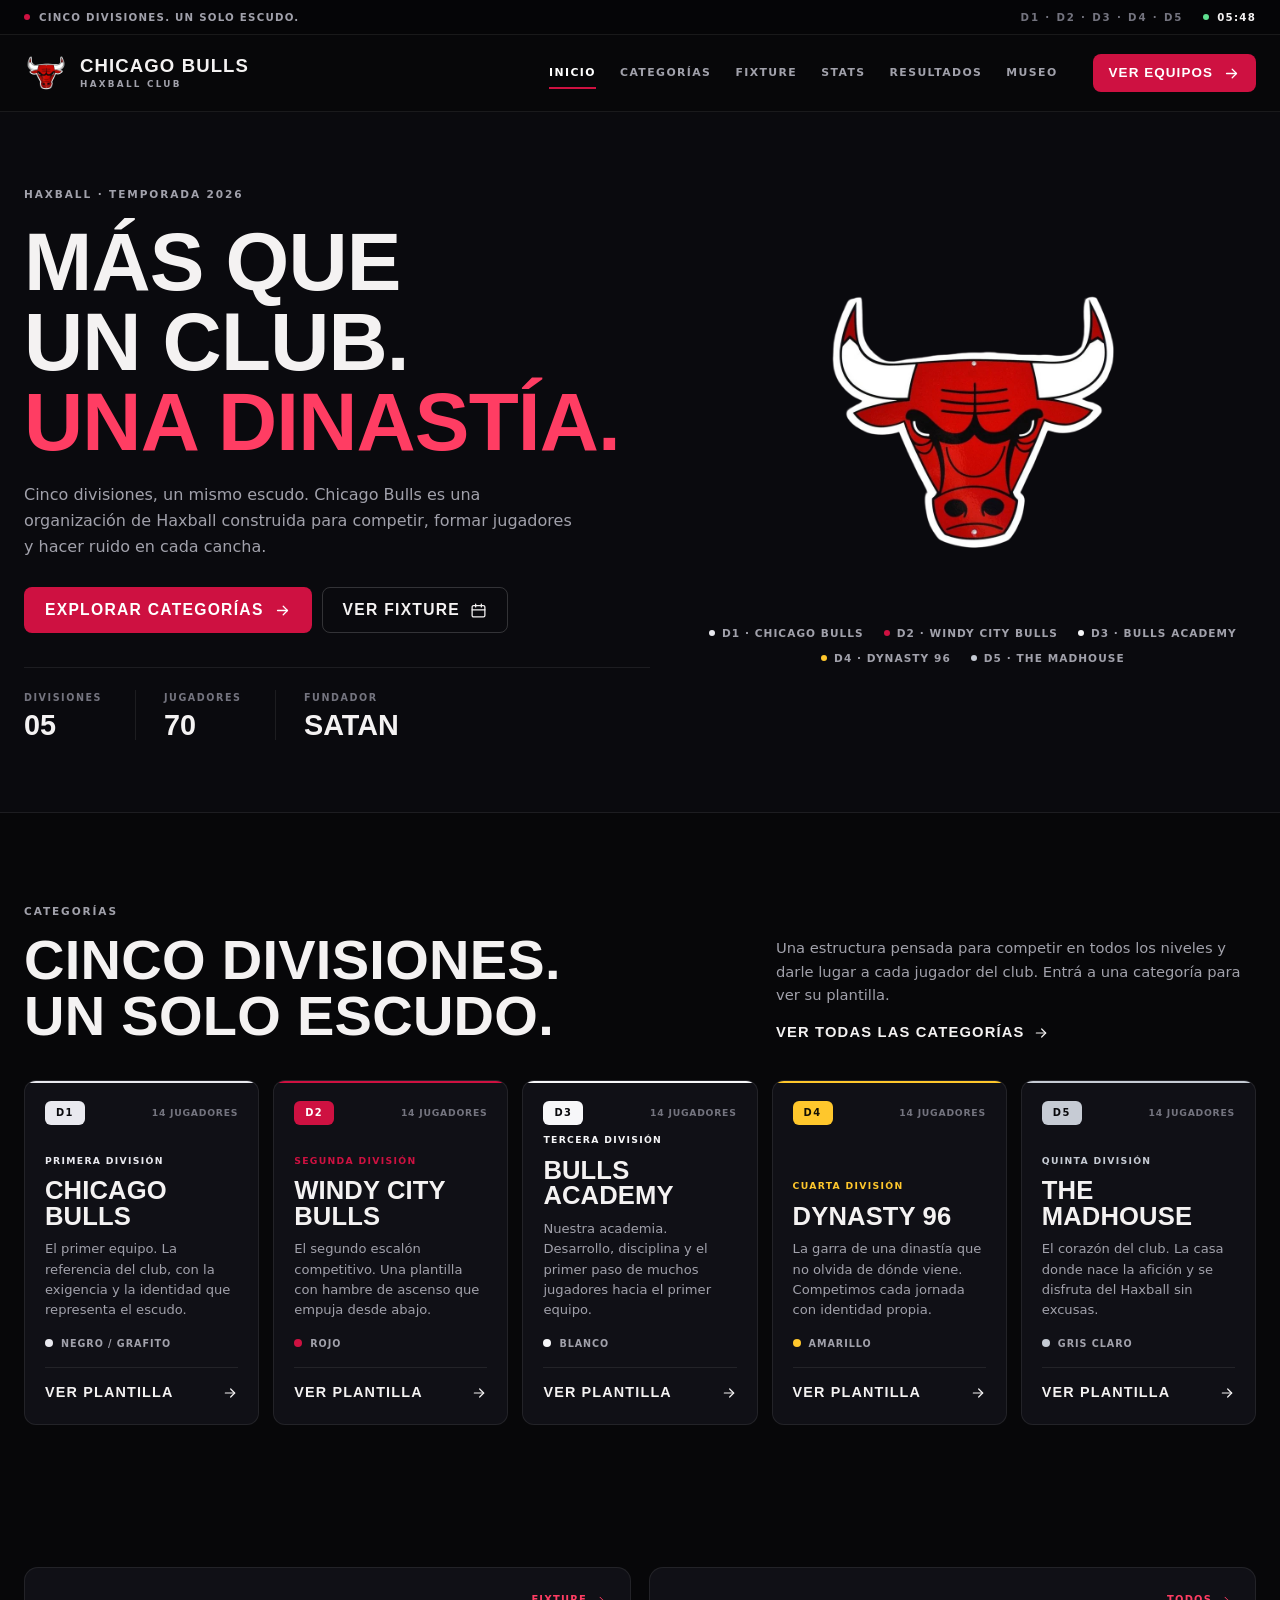
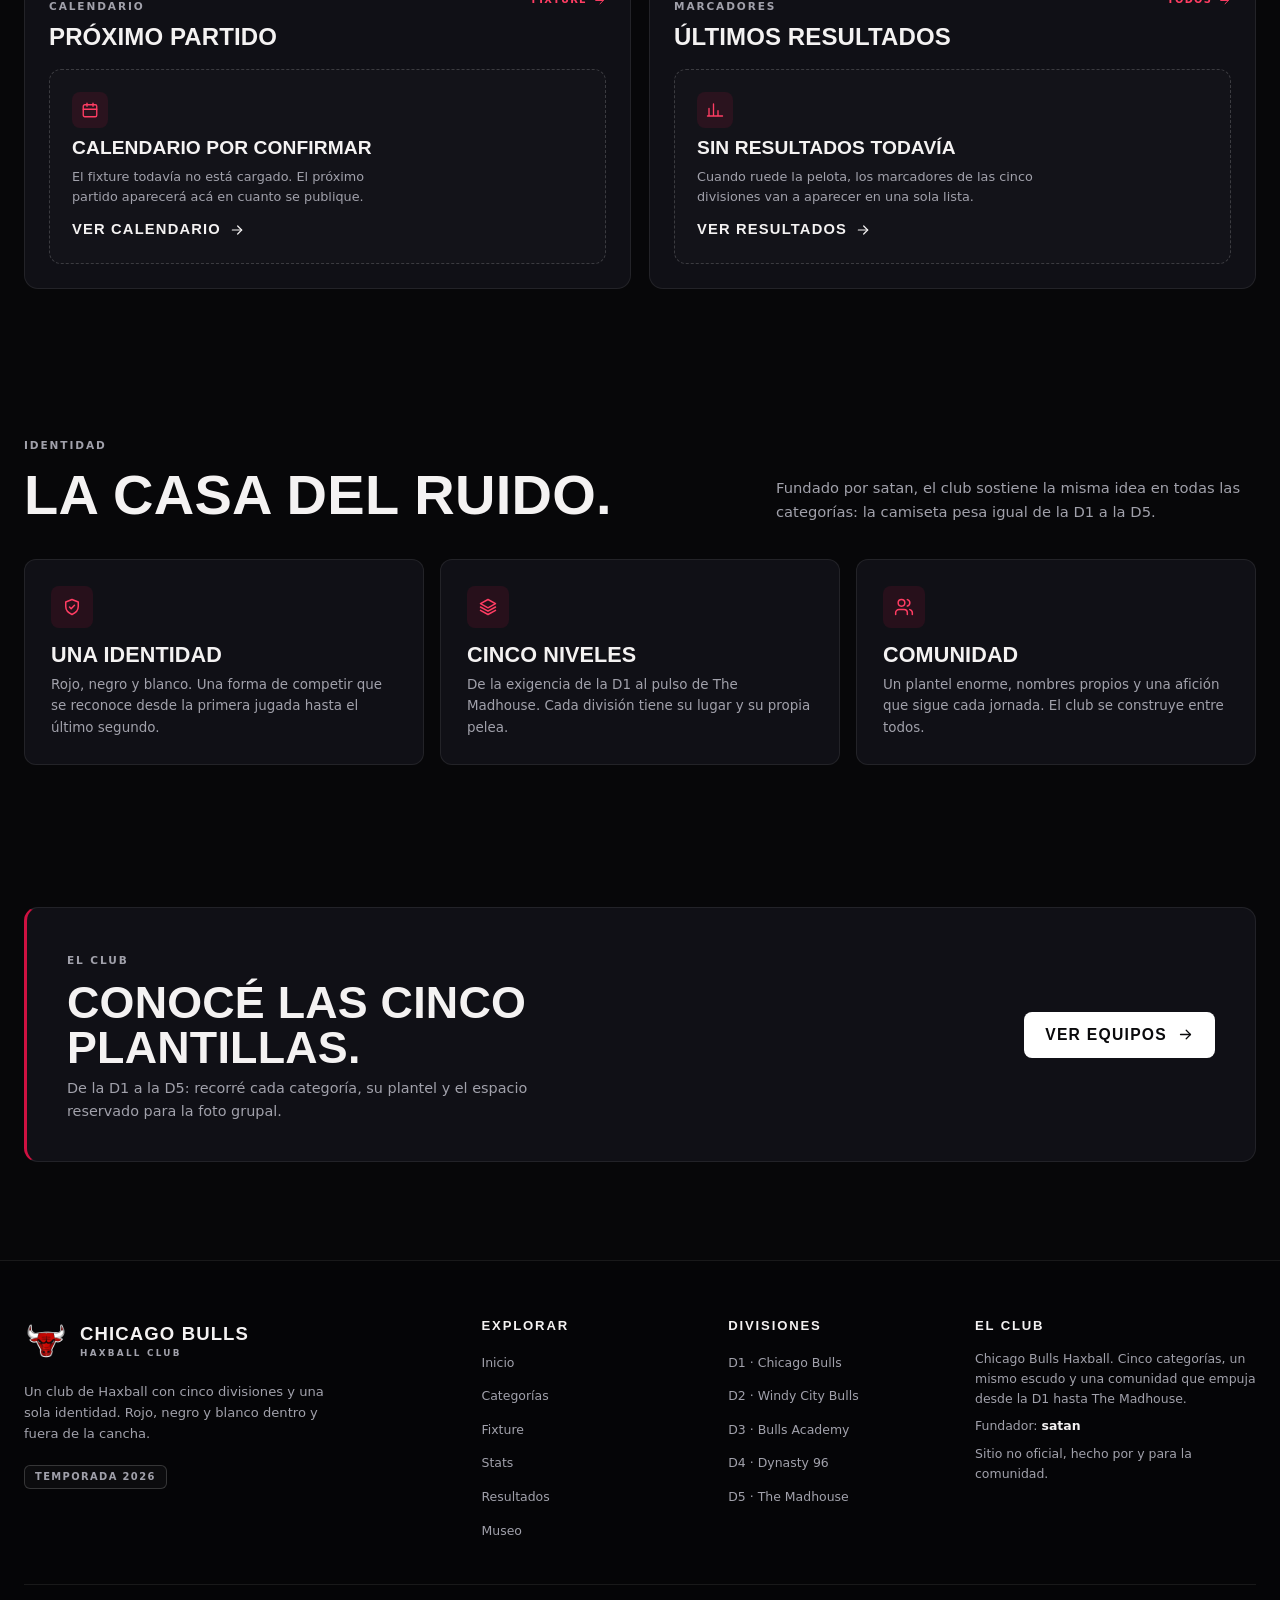
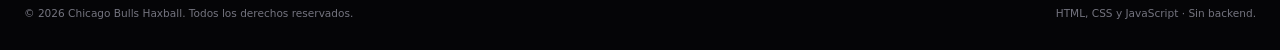
==== commit 49fc0ab5: "Add files via upload" ====
--- a/index.html
+++ b/index.html
@@ -184,19 +184,16 @@
       </div>
       <div class="pillar-grid">
         <article class="pillar reveal">
-          <span class="pillar__num">01</span>
           <span class="pillar__icon"><svg viewBox="0 0 24 24" fill="none" stroke="currentColor" stroke-width="1.8" stroke-linecap="round" stroke-linejoin="round" aria-hidden="true"><path d="M12 3 4.5 6v5.5c0 4.4 3 7.6 7.5 9.5 4.5-1.9 7.5-5.1 7.5-9.5V6L12 3Z"/><path d="m9 12 2 2 4-4"/></svg></span>
           <h3>Una identidad</h3>
           <p>Rojo, negro y blanco. Una forma de competir que se reconoce desde la primera jugada hasta el último segundo.</p>
         </article>
         <article class="pillar reveal">
-          <span class="pillar__num">02</span>
           <span class="pillar__icon"><svg viewBox="0 0 24 24" fill="none" stroke="currentColor" stroke-width="1.8" stroke-linecap="round" stroke-linejoin="round" aria-hidden="true"><path d="m12 3 9 5-9 5-9-5 9-5Z"/><path d="m3 12 9 5 9-5M3 16l9 5 9-5"/></svg></span>
           <h3>Cinco niveles</h3>
           <p>De la exigencia de la D1 al pulso de The Madhouse. Cada división tiene su lugar y su propia pelea.</p>
         </article>
         <article class="pillar reveal">
-          <span class="pillar__num">03</span>
           <span class="pillar__icon"><svg viewBox="0 0 24 24" fill="none" stroke="currentColor" stroke-width="1.8" stroke-linecap="round" stroke-linejoin="round" aria-hidden="true"><path d="M16 21v-2a4 4 0 0 0-4-4H6a4 4 0 0 0-4 4v2"/><circle cx="9" cy="7" r="4"/><path d="M22 21v-2a4 4 0 0 0-3-3.87M16 3.13a4 4 0 0 1 0 7.75"/></svg></span>
           <h3>Comunidad</h3>
           <p>Un plantel enorme, nombres propios y una afición que sigue cada jornada. El club se construye entre todos.</p>
--- a/css/base.css
+++ b/css/base.css
@@ -24,10 +24,7 @@
   --font-display: "Barlow Condensed", "Arial Narrow", Impact, sans-serif;
   --font-body: "Inter", system-ui, -apple-system, "Segoe UI", sans-serif;
   --container: 1240px;
-  --radius-sm: 10px;
-  --radius: 16px;
-  --radius-lg: 24px;
-  --shadow: 0 24px 60px rgba(0, 0, 0, 0.45);
+  --radius: 12px;
   --ease: cubic-bezier(0.22, 0.61, 0.36, 1);
 }
 
@@ -108,15 +105,8 @@
   color: var(--muted);
   font-size: 0.66rem;
   font-weight: 700;
-  letter-spacing: 0.22em;
-  text-transform: uppercase;
-}
-
-.eyebrow::before {
-  content: "";
-  width: 26px;
-  height: 1px;
-  background: var(--red);
+  letter-spacing: 0.18em;
+  text-transform: uppercase;
 }
 
 .eyebrow--plain::before { display: none; }
@@ -246,11 +236,11 @@
 }
 
 /* Tonos por división */
-.tone-d1 { --accent: #e9e9ef; --accent-ink: #0a0a0d; --accent-soft: rgba(233, 233, 239, 0.11); --glow: rgba(233, 233, 239, 0.2); }
-.tone-d2 { --accent: #ce1141; --accent-ink: #ffffff; --accent-soft: rgba(206, 17, 65, 0.16); --glow: rgba(206, 17, 65, 0.34); }
-.tone-d3 { --accent: #f7f7f9; --accent-ink: #0a0a0d; --accent-soft: rgba(247, 247, 249, 0.11); --glow: rgba(247, 247, 249, 0.22); }
-.tone-d4 { --accent: #ffc72c; --accent-ink: #141004; --accent-soft: rgba(255, 199, 44, 0.14); --glow: rgba(255, 199, 44, 0.3); }
-.tone-d5 { --accent: #c6cbd4; --accent-ink: #0a0a0d; --accent-soft: rgba(198, 203, 212, 0.14); --glow: rgba(198, 203, 212, 0.26); }
+.tone-d1 { --accent: #e9e9ef; --accent-ink: #0a0a0d; --accent-soft: rgba(233, 233, 239, 0.11); }
+.tone-d2 { --accent: #ce1141; --accent-ink: #ffffff; --accent-soft: rgba(206, 17, 65, 0.16); }
+.tone-d3 { --accent: #f7f7f9; --accent-ink: #0a0a0d; --accent-soft: rgba(247, 247, 249, 0.11); }
+.tone-d4 { --accent: #ffc72c; --accent-ink: #141004; --accent-soft: rgba(255, 199, 44, 0.14); }
+.tone-d5 { --accent: #c6cbd4; --accent-ink: #0a0a0d; --accent-soft: rgba(198, 203, 212, 0.14); }
 
 /* ---------- 05. Loader ---------- */
 .loader {
--- a/css/pages.css
+++ b/css/pages.css
@@ -155,7 +155,6 @@
   text-transform: uppercase;
   text-align: right;
 }
-.division-card__watermark { display: none; }
 .division-card__body {
   position: relative;
   z-index: 1;
@@ -309,11 +308,10 @@
 .panel-empty__icon {
   display: grid;
   place-items: center;
-  width: 38px;
-  height: 38px;
-  border: 1px solid rgba(206, 17, 65, 0.24);
-  border-radius: 10px;
-  background: rgba(206, 17, 65, 0.1);
+  width: 36px;
+  height: 36px;
+  border-radius: 8px;
+  background: rgba(206, 17, 65, 0.12);
   color: var(--red-bright);
 }
 .panel-empty__icon svg { width: 18px; height: 18px; }
@@ -366,16 +364,6 @@
   border: 1px solid var(--line);
   border-radius: 12px;
   background: var(--surface);
-}
-.pillar__num {
-  position: absolute;
-  top: 16px;
-  right: 20px;
-  color: var(--muted-2);
-  font-family: var(--font-display);
-  font-size: 0.9rem;
-  font-weight: 700;
-  line-height: 1;
 }
 .pillar__icon {
   display: grid;
@@ -505,8 +493,6 @@
   aspect-ratio: 1;
   object-fit: contain;
 }
-.team-hero__watermark { display: none; }
-
 /* ---------- 06. Plantilla ---------- */
 .roster-toolbar {
   display: flex;
--- a/css/components.css
+++ b/css/components.css
@@ -148,7 +148,7 @@
   border-radius: 50%;
   background: var(--red);
 }
-.cal-day--selected .cal-day__dot { background: #fff; box-shadow: none; }
+.cal-day--selected .cal-day__dot { background: #fff; }
 .cal-day__count {
   position: absolute;
   top: 7px;
@@ -190,12 +190,10 @@
 
 .fixture-side { display: flex; flex-direction: column; gap: 16px; }
 .clock-card {
-  padding: 24px;
-  border: 1px solid rgba(206, 17, 65, 0.28);
-  border-radius: var(--radius-lg);
-  background:
-    radial-gradient(300px 160px at 100% 0, rgba(206, 17, 65, 0.24), transparent 70%),
-    var(--surface);
+  padding: 22px;
+  border: 1px solid var(--line);
+  border-radius: 14px;
+  background: var(--surface);
 }
 .clock-card__label {
   display: flex;
@@ -253,16 +251,15 @@
   grid-template-columns: 76px minmax(0, 1fr) auto;
   align-items: center;
   gap: 20px;
-  padding: 17px 20px;
-  border: 1px solid var(--line);
-  border-radius: var(--radius);
-  background: var(--surface);
-  transition: border-color 0.25s, background 0.25s, transform 0.25s var(--ease);
+  padding: 16px 18px;
+  border: 1px solid var(--line);
+  border-radius: 10px;
+  background: var(--surface);
+  transition: border-color 0.2s, background 0.2s;
 }
 .fixture-card:hover {
   border-color: var(--line-strong);
   background: var(--surface-2);
-  transform: translateX(3px);
 }
 .fixture-card__date {
   display: flex;
@@ -328,10 +325,10 @@
   margin-bottom: 24px;
 }
 .stat-card {
-  padding: 20px;
-  border: 1px solid var(--line);
-  border-radius: var(--radius);
-  background: linear-gradient(150deg, var(--surface-2), var(--surface));
+  padding: 18px;
+  border: 1px solid var(--line);
+  border-radius: 10px;
+  background: var(--surface);
 }
 .stat-card span {
   display: block;
@@ -416,14 +413,13 @@
   display: grid;
   place-items: center;
   flex-shrink: 0;
-  width: 30px;
-  height: 30px;
-  border-radius: 7px;
+  width: 28px;
+  height: 28px;
+  border-radius: 6px;
   background: var(--accent, var(--red));
-  background: linear-gradient(145deg, var(--accent, var(--red)), color-mix(in srgb, var(--accent, var(--red)) 55%, #000));
   color: var(--accent-ink, #fff);
   font-family: var(--font-display);
-  font-size: 0.75rem;
+  font-size: 0.72rem;
   font-weight: 800;
 }
 .player-cell strong { font-size: 0.82rem; font-weight: 600; }
@@ -453,14 +449,14 @@
 }
 .results-list { display: flex; flex-direction: column; gap: 10px; }
 .result-card {
-  padding: 17px 20px;
+  padding: 16px 18px;
   border: 1px solid var(--line);
   border-left: 3px solid var(--accent, var(--red));
-  border-radius: var(--radius);
-  background: linear-gradient(100deg, var(--accent-soft, transparent), transparent 42%), var(--surface);
-  transition: transform 0.25s var(--ease), border-color 0.25s;
-}
-.result-card:hover { transform: translateX(3px); border-color: var(--line-strong); border-left-color: var(--accent, var(--red)); }
+  border-radius: 10px;
+  background: var(--surface);
+  transition: border-color 0.2s, background 0.2s;
+}
+.result-card:hover { border-color: var(--line-strong); border-left-color: var(--accent, var(--red)); background: var(--surface-2); }
 .result-card__head {
   display: flex;
   align-items: center;
@@ -543,20 +539,19 @@
 .museum-card {
   display: flex;
   gap: 16px;
-  padding: 22px;
-  border: 1px solid var(--line);
-  border-top: 3px solid var(--accent, var(--red));
-  border-radius: var(--radius);
-  background: linear-gradient(155deg, var(--surface-2), var(--surface));
+  padding: 20px;
+  border: 1px solid var(--line);
+  border-left: 3px solid var(--accent, var(--red));
+  border-radius: 10px;
+  background: var(--surface);
 }
 .museum-card__icon {
   display: grid;
   place-items: center;
   flex-shrink: 0;
-  width: 48px;
-  height: 48px;
-  border: 1px solid var(--accent-soft, rgba(206, 17, 65, 0.2));
-  border-radius: 12px;
+  width: 44px;
+  height: 44px;
+  border-radius: 8px;
   background: var(--accent-soft, rgba(206, 17, 65, 0.1));
   color: var(--accent, var(--red-bright));
 }
@@ -576,24 +571,21 @@
   flex-direction: column;
   align-items: center;
   grid-column: 1 / -1;
-  padding: 58px 24px 44px;
+  padding: 52px 24px 40px;
   overflow: hidden;
   border: 1px dashed var(--line-strong);
-  border-radius: var(--radius-lg);
-  background:
-    radial-gradient(circle at 50% 0, rgba(206, 17, 65, 0.08), transparent 58%),
-    rgba(255, 255, 255, 0.015);
+  border-radius: 14px;
+  background: var(--surface);
   text-align: center;
 }
 .museum-empty__icon {
   display: grid;
   place-items: center;
-  width: 78px;
-  height: 78px;
-  margin-bottom: 20px;
-  border: 1px solid rgba(206, 17, 65, 0.22);
-  border-radius: 50%;
-  background: rgba(206, 17, 65, 0.1);
+  width: 60px;
+  height: 60px;
+  margin-bottom: 16px;
+  border-radius: 10px;
+  background: rgba(206, 17, 65, 0.12);
   color: var(--red-bright);
 }
 .museum-empty__icon svg { width: 34px; height: 34px; }
@@ -612,18 +604,18 @@
   width: 62px;
   height: 34px;
   border: 1px solid var(--line-strong);
-  border-radius: 5px 5px 0 0;
-  background: linear-gradient(180deg, rgba(255, 255, 255, 0.06), rgba(255, 255, 255, 0.01));
+  border-radius: 4px 4px 0 0;
+  background: var(--surface-2);
 }
 .museum-shelf span:nth-child(2) { height: 48px; width: 50px; }
 .museum-shelf span:nth-child(3) { height: 26px; width: 74px; }
 .museum-quote {
-  margin-top: 30px;
-  padding: 30px 32px;
+  margin-top: 28px;
+  padding: 26px 28px;
   border: 1px solid var(--line);
   border-left: 3px solid var(--red);
-  border-radius: var(--radius);
-  background: linear-gradient(100deg, rgba(206, 17, 65, 0.08), transparent 55%), var(--surface);
+  border-radius: 10px;
+  background: var(--surface);
 }
 .museum-quote blockquote {
   max-width: 760px;
--- a/css/responsive.css
+++ b/css/responsive.css
@@ -6,10 +6,8 @@
   .nav { gap: 14px; }
   .nav__link { padding-inline: 8px; font-size: 0.64rem; }
   .nav__link::after { left: 8px; right: 8px; }
-  .home-hero h1 { font-size: clamp(3.4rem, 7.2vw, 6rem); }
-  .hero-visual__logo { width: min(340px, 74%); }
-  .division-card { min-height: 310px; }
-  .division-card h3 { font-size: 1.55rem; }
+  .division-card { min-height: 300px; }
+  .division-card h3 { font-size: 1.5rem; }
   .color-grid { grid-template-columns: repeat(5, 1fr); }
 }
 
@@ -50,21 +48,18 @@
   .nav__cta { display: inline-flex; justify-content: center; margin-top: 4px; }
 
   .home-hero { min-height: auto; padding: 62px 0 70px; }
-  .home-hero__grid { grid-template-columns: 1fr; gap: 48px; }
+  .home-hero__grid { grid-template-columns: 1fr; gap: 40px; }
   .home-hero__copy { max-width: 700px; }
   .home-hero__lead { max-width: 620px; }
-  .hero-visual { min-height: 400px; order: 2; }
-  .hero-visual__logo { width: min(310px, 62%); }
-  .hero-visual__ring { width: min(360px, 76%); }
-  .hero-visual__halo { width: min(420px, 88%); }
+  .hero-visual { min-height: auto; order: 2; }
+  .hero-visual__logo { width: min(300px, 62%); }
 
   .home-panels { grid-template-columns: 1fr; }
   .footer__top { grid-template-columns: 1.4fr 1fr 1fr; }
   .footer__col:last-child { grid-column: 1 / -1; }
   .team-hero__grid { grid-template-columns: 1fr 0.7fr; gap: 24px; }
-  .team-hero__emblem { min-height: 250px; }
-  .team-hero__emblem img { width: min(220px, 90%); }
-  .team-hero__watermark { font-size: 8rem; }
+  .team-hero__emblem { min-height: 230px; }
+  .team-hero__emblem img { width: min(210px, 90%); }
   .fixture-layout { grid-template-columns: 1fr; }
   .fixture-side { display: grid; grid-template-columns: 1fr 1fr; }
   .clock-card { height: 100%; }
@@ -92,12 +87,9 @@
   .page-hero__meta div { min-width: 82px; }
   .team-hero { padding: 48px 0 44px; }
   .team-hero__grid { grid-template-columns: 1fr; gap: 20px; }
-  .team-hero__emblem { min-height: 220px; order: -1; }
-  .team-hero__emblem img { width: min(190px, 52%); }
-  .team-hero__emblem::before { width: min(230px, 62%); }
-  .team-hero__emblem::after { width: min(190px, 50%); }
+  .team-hero__emblem { min-height: 200px; order: -1; }
+  .team-hero__emblem img { width: min(180px, 52%); }
   .team-hero h1 { font-size: clamp(2.8rem, 10vw, 4.4rem); }
-  .team-hero__watermark { display: none; }
   .team-hero__meta { gap: 18px; }
   .team-hero__meta strong { font-size: 1.05rem; }
   .division-grid { grid-template-columns: repeat(2, 1fr); }
@@ -133,16 +125,12 @@
   .home-hero__actions .btn { flex: 1 1 auto; }
   .home-hero__stats { display: grid; grid-template-columns: repeat(3, 1fr); gap: 14px; }
   .home-hero__stat { min-width: 0; margin: 0; padding: 0; border-right: 0; }
-  .home-hero__stat dd { font-size: 1.7rem; }
-  .hero-visual { min-height: 330px; }
+  .home-hero__stat dd { font-size: 1.5rem; }
+  .hero-visual { min-height: auto; }
   .hero-visual__logo { width: min(250px, 62%); }
-  .hero-visual__ring { width: min(300px, 78%); }
-  .hero-rail a { font-size: 0.54rem; padding: 6px 9px; }
-  .marquee__group { font-size: 0.78rem; gap: 24px; }
-  .marquee__group span { gap: 24px; }
+  .hero-rail a { font-size: 0.56rem; }
   .division-grid { grid-template-columns: 1fr; }
-  .division-card { min-height: 292px; }
-  .division-card__watermark { font-size: 7rem; }
+  .division-card { min-height: 280px; }
   .topbar__meta { justify-content: space-between; }
   .topbar__clock { font-size: 0.58rem; }
   .footer__top { grid-template-columns: 1fr; }
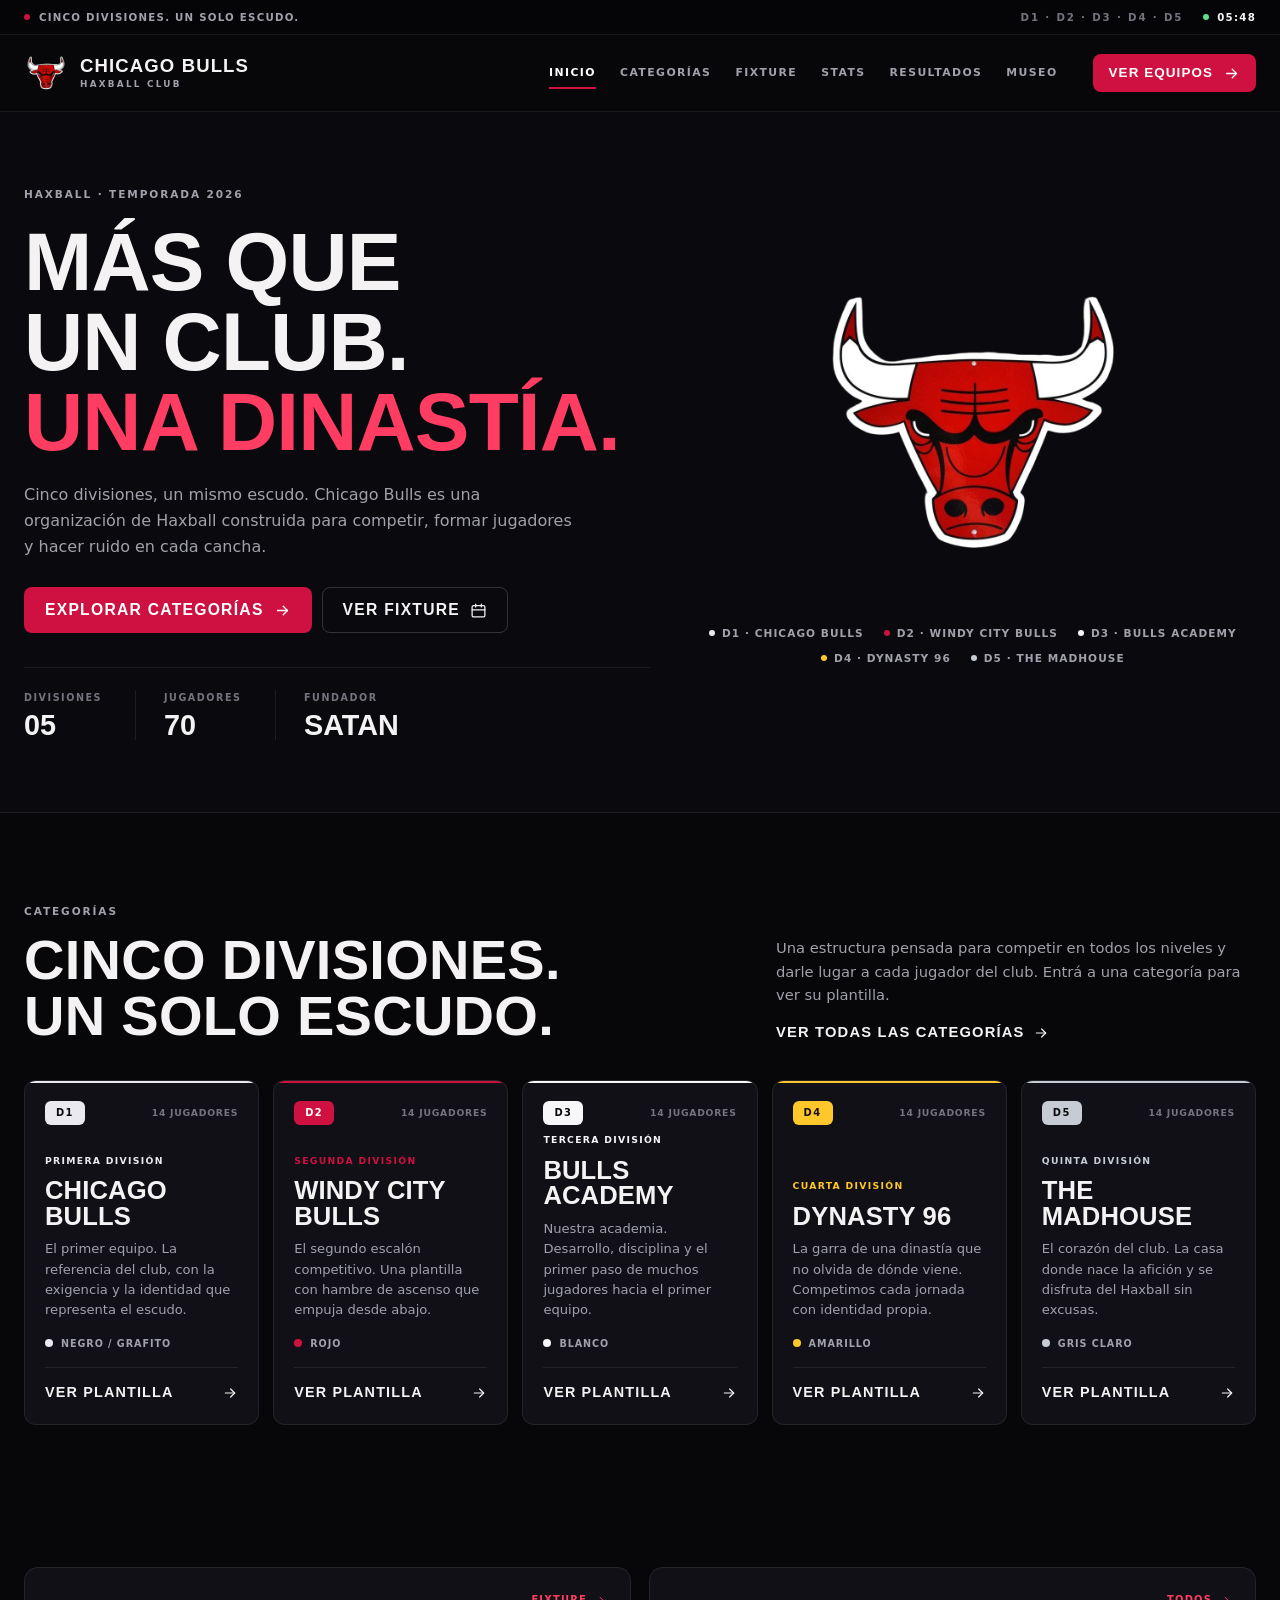
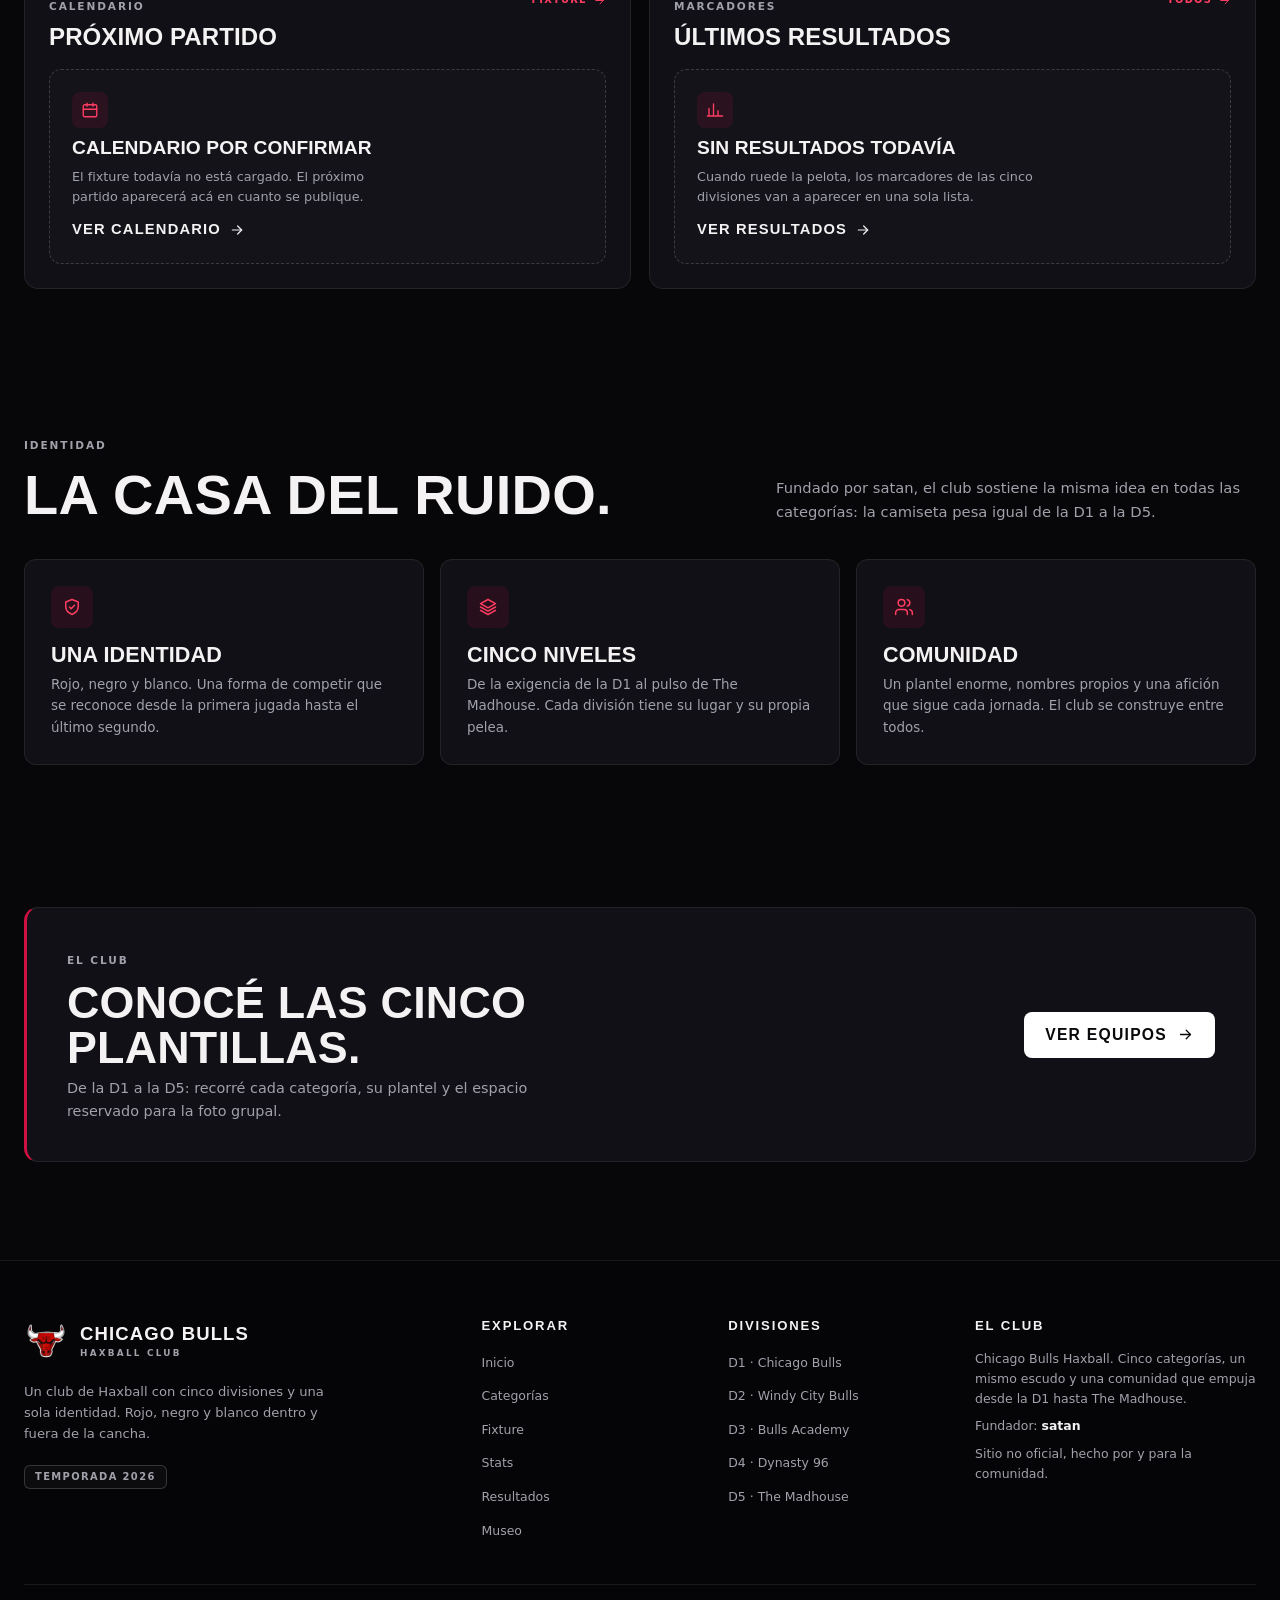
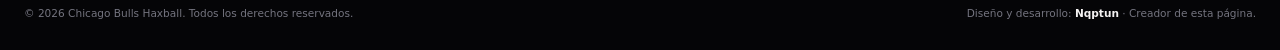
==== commit 617414a6: "Add files via upload" ====
--- a/index.html
+++ b/index.html
@@ -261,7 +261,7 @@
       </div>
       <div class="footer__bottom">
         <p>© <span data-year>2026</span> Chicago Bulls Haxball. Todos los derechos reservados.</p>
-        <p>HTML, CSS y JavaScript · Sin backend.</p>
+        <p class="footer__credit">Diseño y desarrollo: <strong>Nqptun</strong> · Creador de esta página.</p>
       </div>
     </div>
   </footer>
--- a/css/pages.css
+++ b/css/pages.css
@@ -540,19 +540,29 @@
   grid-template-columns: repeat(auto-fill, minmax(255px, 1fr));
   gap: 9px;
 }
+.roster-item { display: flex; }
 .player-card {
   display: flex;
   align-items: center;
   gap: 12px;
+  width: 100%;
   padding: 11px 13px;
   border: 1px solid var(--line);
   border-radius: 8px;
   background: var(--surface);
+  color: var(--text);
+  font: inherit;
+  text-align: left;
+  cursor: pointer;
   transition: border-color 0.2s, background 0.2s;
 }
 .player-card:hover {
-  border-color: var(--line-strong);
+  border-color: var(--accent);
   background: var(--surface-2);
+}
+.player-card:focus-visible {
+  outline: 2px solid var(--accent);
+  outline-offset: 2px;
 }
 .player-card__num {
   min-width: 22px;
@@ -567,8 +577,9 @@
   flex-shrink: 0;
   width: 40px;
   height: 40px;
-  border-radius: 8px;
+  border-radius: 50%;
   background: var(--accent);
+  box-shadow: inset 0 -6px 10px rgba(0, 0, 0, 0.24), 0 0 0 2px rgba(255, 255, 255, 0.08);
   color: var(--accent-ink);
   font-family: var(--font-display);
   font-size: 1rem;
--- a/css/components.css
+++ b/css/components.css
@@ -647,3 +647,100 @@
   text-transform: uppercase;
 }
 [hidden] { display: none !important; }
+
+/* ---------- Ficha interactiva de jugador · Chicago Bulls ---------- */
+body.is-locked { overflow: hidden; }
+.player-modal[hidden] { display: none !important; }
+.player-modal {
+  position: fixed;
+  inset: 0;
+  z-index: 3000;
+  display: grid;
+  place-items: center;
+  padding: 22px;
+}
+.player-modal__backdrop {
+  position: absolute;
+  inset: 0;
+  background: rgba(0, 0, 0, .82);
+  backdrop-filter: blur(8px);
+  animation: player-fade .18s ease both;
+}
+.player-modal__panel {
+  --accent: #ce1141;
+  --accent-ink: #fff;
+  --accent-soft: rgba(206,17,65,.18);
+  position: relative;
+  z-index: 1;
+  width: min(100%, 470px);
+  max-height: min(88svh, 720px);
+  overflow: auto;
+  border: 1px solid rgba(255,255,255,.16);
+  border-top: 4px solid var(--accent);
+  border-radius: 18px;
+  background: radial-gradient(ellipse at 50% 0%, rgba(206,17,65,.19), transparent 48%), #101014;
+  box-shadow: 0 28px 100px rgba(0,0,0,.65);
+  animation: player-rise .22s var(--ease) both;
+}
+.player-modal__close {
+  position: absolute;
+  top: 14px;
+  right: 14px;
+  z-index: 2;
+  display: grid;
+  place-items: center;
+  width: 38px;
+  height: 38px;
+  border: 1px solid var(--line-strong);
+  border-radius: 50%;
+  background: rgba(0,0,0,.42);
+  color: #fff;
+  cursor: pointer;
+}
+.player-modal__close:hover { background: var(--red); border-color: var(--red); }
+.player-modal__close svg { width: 17px; height: 17px; }
+.player-modal__content { padding: 30px; }
+.player-modal__head { display: flex; align-items: center; justify-content: space-between; gap: 12px; padding-right: 42px; }
+.player-modal__logo { display: grid; place-items: center; width: 58px; height: 58px; padding: 5px; border: 1px solid var(--line); border-radius: 12px; background: rgba(255,255,255,.04); }
+.player-modal__logo img { width: 100%; height: 100%; object-fit: contain; }
+.player-modal__head .div-badge { max-width: 68%; text-align: right; line-height: 1.35; }
+.player-modal__identity { display: flex; flex-direction: column; align-items: center; padding: 26px 0 24px; text-align: center; }
+.player-ball {
+  position: relative;
+  display: grid;
+  place-items: center;
+  width: 104px;
+  height: 104px;
+  margin-bottom: 15px;
+  overflow: hidden;
+  border: 5px solid rgba(255,255,255,.88);
+  border-radius: 50%;
+  background: radial-gradient(circle at 32% 25%, rgba(255,255,255,.5), transparent 30%), var(--accent);
+  box-shadow: 0 0 0 7px var(--accent-soft), inset -9px -12px 18px rgba(0,0,0,.28), 0 12px 28px rgba(0,0,0,.38);
+}
+.player-ball::before, .player-ball::after { content: ""; position: absolute; width: 135%; height: 2px; background: rgba(0,0,0,.26); transform: rotate(-42deg); }
+.player-ball::after { transform: rotate(42deg); }
+.player-ball__initials { position: relative; z-index: 1; display: grid; place-items: center; width: 57px; height: 57px; border: 2px solid rgba(255,255,255,.55); border-radius: 50%; background: rgba(0,0,0,.25); color: #fff; font-family: var(--font-display); font-size: 1.65rem; font-weight: 800; text-shadow: 0 2px 5px rgba(0,0,0,.45); }
+.player-modal__identity h2 { max-width: 100%; overflow-wrap: anywhere; font-size: clamp(2rem, 7vw, 2.8rem); }
+.player-modal__identity p { margin-top: 5px; color: var(--muted); font-size: .78rem; }
+.player-modal__stats { display: grid; grid-template-columns: repeat(2, minmax(0,1fr)); gap: 9px; }
+.player-modal__stats > div { padding: 14px 15px; border: 1px solid var(--line); border-radius: 10px; background: rgba(255,255,255,.035); }
+.player-modal__stats dt { color: var(--muted-2); font-size: .59rem; font-weight: 700; letter-spacing: .12em; text-transform: uppercase; }
+.player-modal__stats dd { margin-top: 2px; color: var(--text); font-family: var(--font-display); font-size: 2rem; font-weight: 800; line-height: 1.1; }
+.player-modal__meta { display: grid; gap: 0; margin-top: 15px; border: 1px solid var(--line); border-radius: 10px; background: rgba(0,0,0,.18); }
+.player-modal__meta > div { display: flex; align-items: center; justify-content: space-between; gap: 14px; padding: 11px 13px; }
+.player-modal__meta > div + div { border-top: 1px solid var(--line); }
+.player-modal__meta span { color: var(--muted-2); font-size: .62rem; font-weight: 700; letter-spacing: .1em; text-transform: uppercase; }
+.player-modal__meta strong { color: var(--text); font-size: .75rem; text-align: right; }
+.player-modal__foot { margin-top: 18px; color: var(--muted-2); font-size: .62rem; letter-spacing: .08em; text-align: center; text-transform: uppercase; }
+.footer__credit { color: var(--muted-2); }
+.footer__credit strong { color: var(--text); }
+@keyframes player-fade { from { opacity: 0; } to { opacity: 1; } }
+@keyframes player-rise { from { opacity: 0; transform: translateY(12px) scale(.98); } to { opacity: 1; transform: none; } }
+@media (max-width: 520px) {
+  .player-modal { padding: 12px; }
+  .player-modal__content { padding: 22px 18px; }
+  .player-modal__logo { width: 48px; height: 48px; }
+  .player-ball { width: 88px; height: 88px; }
+  .player-modal__stats > div { padding: 11px 12px; }
+}
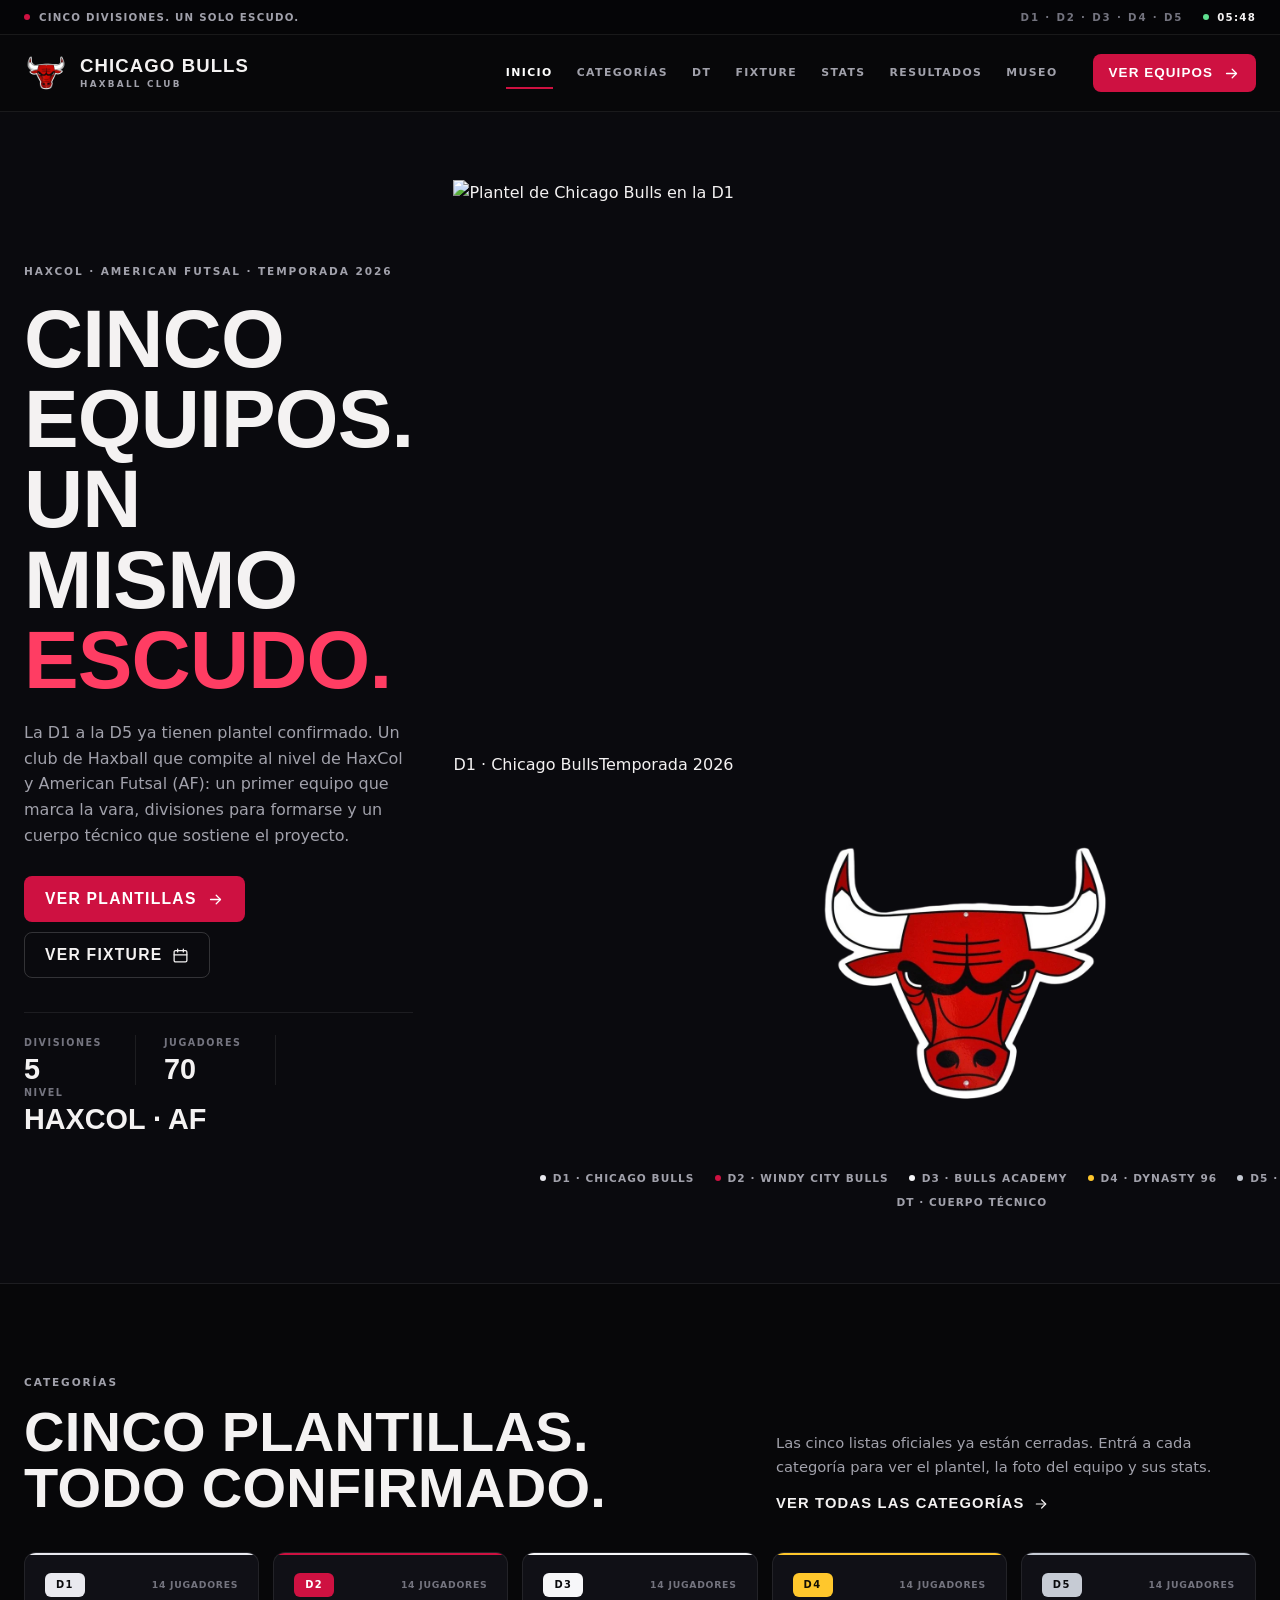
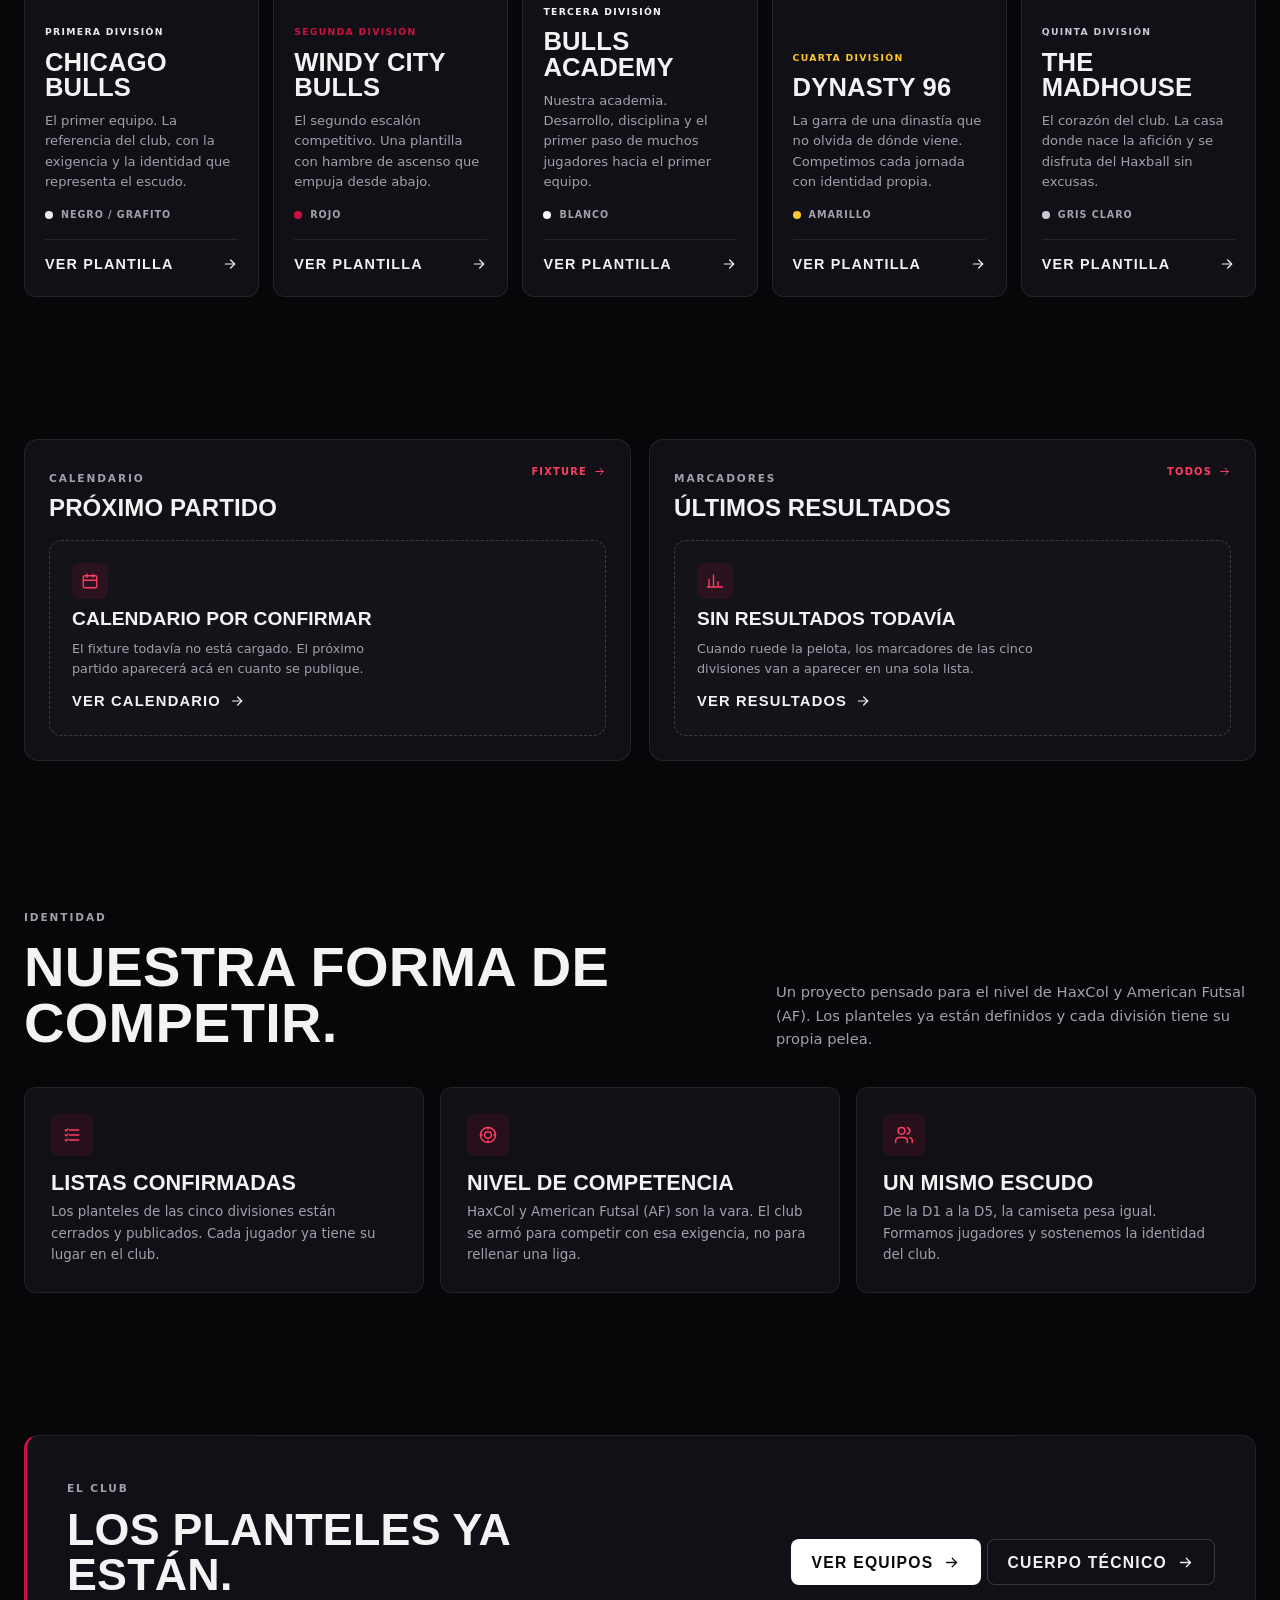
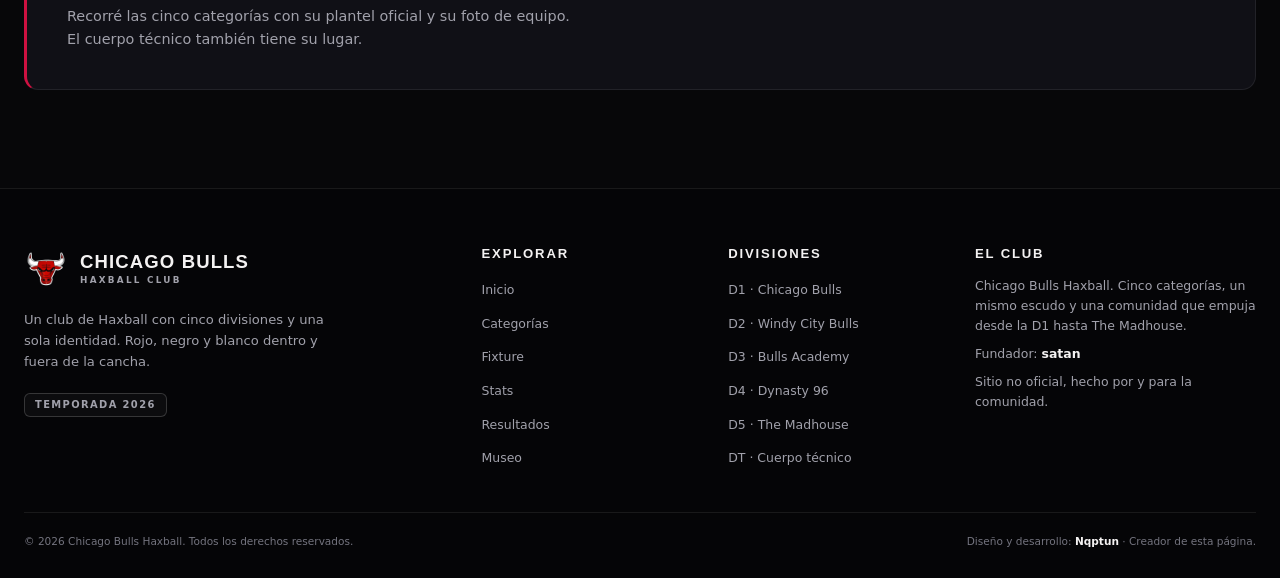
==== commit 730994e4: "Add files via upload" ====
--- a/index.html
+++ b/index.html
@@ -82,6 +82,7 @@
           <ul class="nav__list">
             <li><a class="nav__link" href="index.html" data-nav="home">Inicio</a></li>
             <li><a class="nav__link" href="categorias.html" data-nav="categorias">Categorías</a></li>
+            <li><a class="nav__link" href="dt.html" data-nav="dt">DT</a></li>
             <li><a class="nav__link" href="fixture.html" data-nav="fixture">Fixture</a></li>
             <li><a class="nav__link" href="stats.html" data-nav="stats">Stats</a></li>
             <li><a class="nav__link" href="resultados.html" data-nav="resultados">Resultados</a></li>
@@ -98,31 +99,36 @@
   <section class="home-hero">
     <div class="container home-hero__grid">
       <div class="home-hero__copy">
-        <span class="eyebrow">Haxball · Temporada 2026</span>
+        <span class="eyebrow">HaxCol · American Futsal · Temporada 2026</span>
         <h1>
-          <span class="line">Más que</span>
-          <span class="line">un club.</span>
-          <span class="line accent">Una dinastía.</span>
+          <span class="line">Cinco equipos.</span>
+          <span class="line">Un mismo</span>
+          <span class="line accent">escudo.</span>
         </h1>
-        <p class="home-hero__lead">Cinco divisiones, un mismo escudo. Chicago Bulls es una organización de Haxball construida para competir, formar jugadores y hacer ruido en cada cancha.</p>
+        <p class="home-hero__lead">La D1 a la D5 ya tienen plantel confirmado. Un club de Haxball que compite al nivel de HaxCol y American Futsal (AF): un primer equipo que marca la vara, divisiones para formarse y un cuerpo técnico que sostiene el proyecto.</p>
         <div class="home-hero__actions">
-          <a class="btn btn--primary" href="categorias.html">Explorar categorías <svg viewBox="0 0 24 24" fill="none" stroke="currentColor" stroke-width="1.8" stroke-linecap="round" stroke-linejoin="round" aria-hidden="true"><path d="M5 12h14"/><path d="m13 6 6 6-6 6"/></svg></a>
+          <a class="btn btn--primary" href="categorias.html">Ver plantillas <svg viewBox="0 0 24 24" fill="none" stroke="currentColor" stroke-width="1.8" stroke-linecap="round" stroke-linejoin="round" aria-hidden="true"><path d="M5 12h14"/><path d="m13 6 6 6-6 6"/></svg></a>
           <a class="btn btn--ghost" href="fixture.html">Ver fixture <svg viewBox="0 0 24 24" fill="none" stroke="currentColor" stroke-width="1.8" stroke-linecap="round" stroke-linejoin="round" aria-hidden="true"><rect x="3" y="5" width="18" height="16" rx="2"/><path d="M16 3v4M8 3v4M3 11h18"/></svg></a>
         </div>
         <dl class="home-hero__stats">
-          <div class="home-hero__stat"><dt>Divisiones</dt><dd>05</dd></div>
-          <div class="home-hero__stat"><dt>Jugadores</dt><dd data-total-players>70</dd></div>
-          <div class="home-hero__stat"><dt>Fundador</dt><dd data-founder>satan</dd></div>
+          <div class="home-hero__stat"><dt>Divisiones</dt><dd>5</dd></div>
+          <div class="home-hero__stat"><dt>Jugadores</dt><dd data-total-players>68</dd></div>
+          <div class="home-hero__stat home-hero__stat--level"><dt>Nivel</dt><dd>HaxCol · AF</dd></div>
         </dl>
       </div>
       <div class="hero-visual">
-        <img class="hero-visual__logo" src="img/logo.png" alt="Escudo de Chicago Bulls Haxball" width="800" height="800">
+        <figure class="hero-shot">
+          <img src="img/fotos_grupos/D1.jpg" alt="Plantel de Chicago Bulls en la D1" width="1024" height="572">
+          <figcaption><span>D1 · Chicago Bulls</span><span>Temporada 2026</span></figcaption>
+        </figure>
+        <img class="hero-visual__logo" src="img/logo.png" alt="Escudo de Chicago Bulls" width="800" height="800">
         <div class="hero-rail" role="group" aria-label="Accesos directos a las divisiones">
           <a class="tone-d1" href="d1.html"><span></span>D1 · Chicago Bulls</a>
           <a class="tone-d2" href="d2.html"><span></span>D2 · Windy City Bulls</a>
           <a class="tone-d3" href="d3.html"><span></span>D3 · Bulls Academy</a>
           <a class="tone-d4" href="d4.html"><span></span>D4 · Dynasty 96</a>
           <a class="tone-d5" href="d5.html"><span></span>D5 · The Madhouse</a>
+          <a class="tone-dt" href="dt.html"><span></span>DT · Cuerpo técnico</a>
         </div>
       </div>
     </div>
@@ -133,10 +139,10 @@
       <div class="section-head reveal">
         <div>
           <span class="eyebrow">Categorías</span>
-          <h2>Cinco divisiones.<br>Un solo escudo.</h2>
-        </div>
-        <div>
-          <p>Una estructura pensada para competir en todos los niveles y darle lugar a cada jugador del club. Entrá a una categoría para ver su plantilla.</p>
+          <h2>Cinco plantillas.<br>Todo confirmado.</h2>
+        </div>
+        <div>
+          <p>Las cinco listas oficiales ya están cerradas. Entrá a cada categoría para ver el plantel, la foto del equipo y sus stats.</p>
           <a class="text-link" href="categorias.html">Ver todas las categorías <svg viewBox="0 0 24 24" fill="none" stroke="currentColor" stroke-width="1.8" stroke-linecap="round" stroke-linejoin="round" aria-hidden="true"><path d="M5 12h14"/><path d="m13 6 6 6-6 6"/></svg></a>
         </div>
       </div>
@@ -176,27 +182,27 @@
       <div class="section-head reveal">
         <div>
           <span class="eyebrow">Identidad</span>
-          <h2>La casa del ruido.</h2>
-        </div>
-        <div>
-          <p>Fundado por satan, el club sostiene la misma idea en todas las categorías: la camiseta pesa igual de la D1 a la D5.</p>
+          <h2>Nuestra forma de competir.</h2>
+        </div>
+        <div>
+          <p>Un proyecto pensado para el nivel de HaxCol y American Futsal (AF). Los planteles ya están definidos y cada división tiene su propia pelea.</p>
         </div>
       </div>
       <div class="pillar-grid">
         <article class="pillar reveal">
-          <span class="pillar__icon"><svg viewBox="0 0 24 24" fill="none" stroke="currentColor" stroke-width="1.8" stroke-linecap="round" stroke-linejoin="round" aria-hidden="true"><path d="M12 3 4.5 6v5.5c0 4.4 3 7.6 7.5 9.5 4.5-1.9 7.5-5.1 7.5-9.5V6L12 3Z"/><path d="m9 12 2 2 4-4"/></svg></span>
-          <h3>Una identidad</h3>
-          <p>Rojo, negro y blanco. Una forma de competir que se reconoce desde la primera jugada hasta el último segundo.</p>
+          <span class="pillar__icon"><svg viewBox="0 0 24 24" fill="none" stroke="currentColor" stroke-width="1.8" stroke-linecap="round" stroke-linejoin="round" aria-hidden="true"><path d="M9 6h11M9 12h11M9 18h11"/><path d="m4 6 1 1 2-2M4 12l1 1 2-2M4 18l1 1 2-2"/></svg></span>
+          <h3>Listas confirmadas</h3>
+          <p>Los planteles de las cinco divisiones están cerrados y publicados. Cada jugador ya tiene su lugar en el club.</p>
         </article>
         <article class="pillar reveal">
-          <span class="pillar__icon"><svg viewBox="0 0 24 24" fill="none" stroke="currentColor" stroke-width="1.8" stroke-linecap="round" stroke-linejoin="round" aria-hidden="true"><path d="m12 3 9 5-9 5-9-5 9-5Z"/><path d="m3 12 9 5 9-5M3 16l9 5 9-5"/></svg></span>
-          <h3>Cinco niveles</h3>
-          <p>De la exigencia de la D1 al pulso de The Madhouse. Cada división tiene su lugar y su propia pelea.</p>
+          <span class="pillar__icon"><svg viewBox="0 0 24 24" fill="none" stroke="currentColor" stroke-width="1.8" stroke-linecap="round" stroke-linejoin="round" aria-hidden="true"><circle cx="12" cy="12" r="9"/><circle cx="12" cy="12" r="4"/><path d="M12 3v2M12 19v2M3 12h2M19 12h2"/></svg></span>
+          <h3>Nivel de competencia</h3>
+          <p>HaxCol y American Futsal (AF) son la vara. El club se armó para competir con esa exigencia, no para rellenar una liga.</p>
         </article>
         <article class="pillar reveal">
           <span class="pillar__icon"><svg viewBox="0 0 24 24" fill="none" stroke="currentColor" stroke-width="1.8" stroke-linecap="round" stroke-linejoin="round" aria-hidden="true"><path d="M16 21v-2a4 4 0 0 0-4-4H6a4 4 0 0 0-4 4v2"/><circle cx="9" cy="7" r="4"/><path d="M22 21v-2a4 4 0 0 0-3-3.87M16 3.13a4 4 0 0 1 0 7.75"/></svg></span>
-          <h3>Comunidad</h3>
-          <p>Un plantel enorme, nombres propios y una afición que sigue cada jornada. El club se construye entre todos.</p>
+          <h3>Un mismo escudo</h3>
+          <p>De la D1 a la D5, la camiseta pesa igual. Formamos jugadores y sostenemos la identidad del club.</p>
         </article>
       </div>
     </div>
@@ -207,10 +213,13 @@
       <div class="cta-band reveal">
         <div>
           <span class="eyebrow">El club</span>
-          <h2>Conocé las cinco plantillas.</h2>
-          <p>De la D1 a la D5: recorré cada categoría, su plantel y el espacio reservado para la foto grupal.</p>
-        </div>
-        <a class="btn btn--light" href="categorias.html">Ver equipos <svg viewBox="0 0 24 24" fill="none" stroke="currentColor" stroke-width="1.8" stroke-linecap="round" stroke-linejoin="round" aria-hidden="true"><path d="M5 12h14"/><path d="m13 6 6 6-6 6"/></svg></a>
+          <h2>Los planteles ya están.</h2>
+          <p>Recorré las cinco categorías con su plantel oficial y su foto de equipo. El cuerpo técnico también tiene su lugar.</p>
+        </div>
+        <div class="cta-band__actions">
+          <a class="btn btn--light" href="categorias.html">Ver equipos <svg viewBox="0 0 24 24" fill="none" stroke="currentColor" stroke-width="1.8" stroke-linecap="round" stroke-linejoin="round" aria-hidden="true"><path d="M5 12h14"/><path d="m13 6 6 6-6 6"/></svg></a>
+          <a class="btn btn--ghost" href="dt.html">Cuerpo técnico <svg viewBox="0 0 24 24" fill="none" stroke="currentColor" stroke-width="1.8" stroke-linecap="round" stroke-linejoin="round" aria-hidden="true"><path d="M5 12h14"/><path d="m13 6 6 6-6 6"/></svg></a>
+        </div>
       </div>
     </div>
   </section>
@@ -249,7 +258,8 @@
             <li><a href="d2.html">D2 · Windy City Bulls</a></li>
             <li><a href="d3.html">D3 · Bulls Academy</a></li>
             <li><a href="d4.html">D4 · Dynasty 96</a></li>
-            <li><a href="d5.html">D5 · The Madhouse</a></li>
+            <li><a href="d5.html">D5 · The Madhouse</a></li>
+            <li><a href="dt.html">DT · Cuerpo técnico</a></li>
           </ul>
         </div>
         <div class="footer__col">
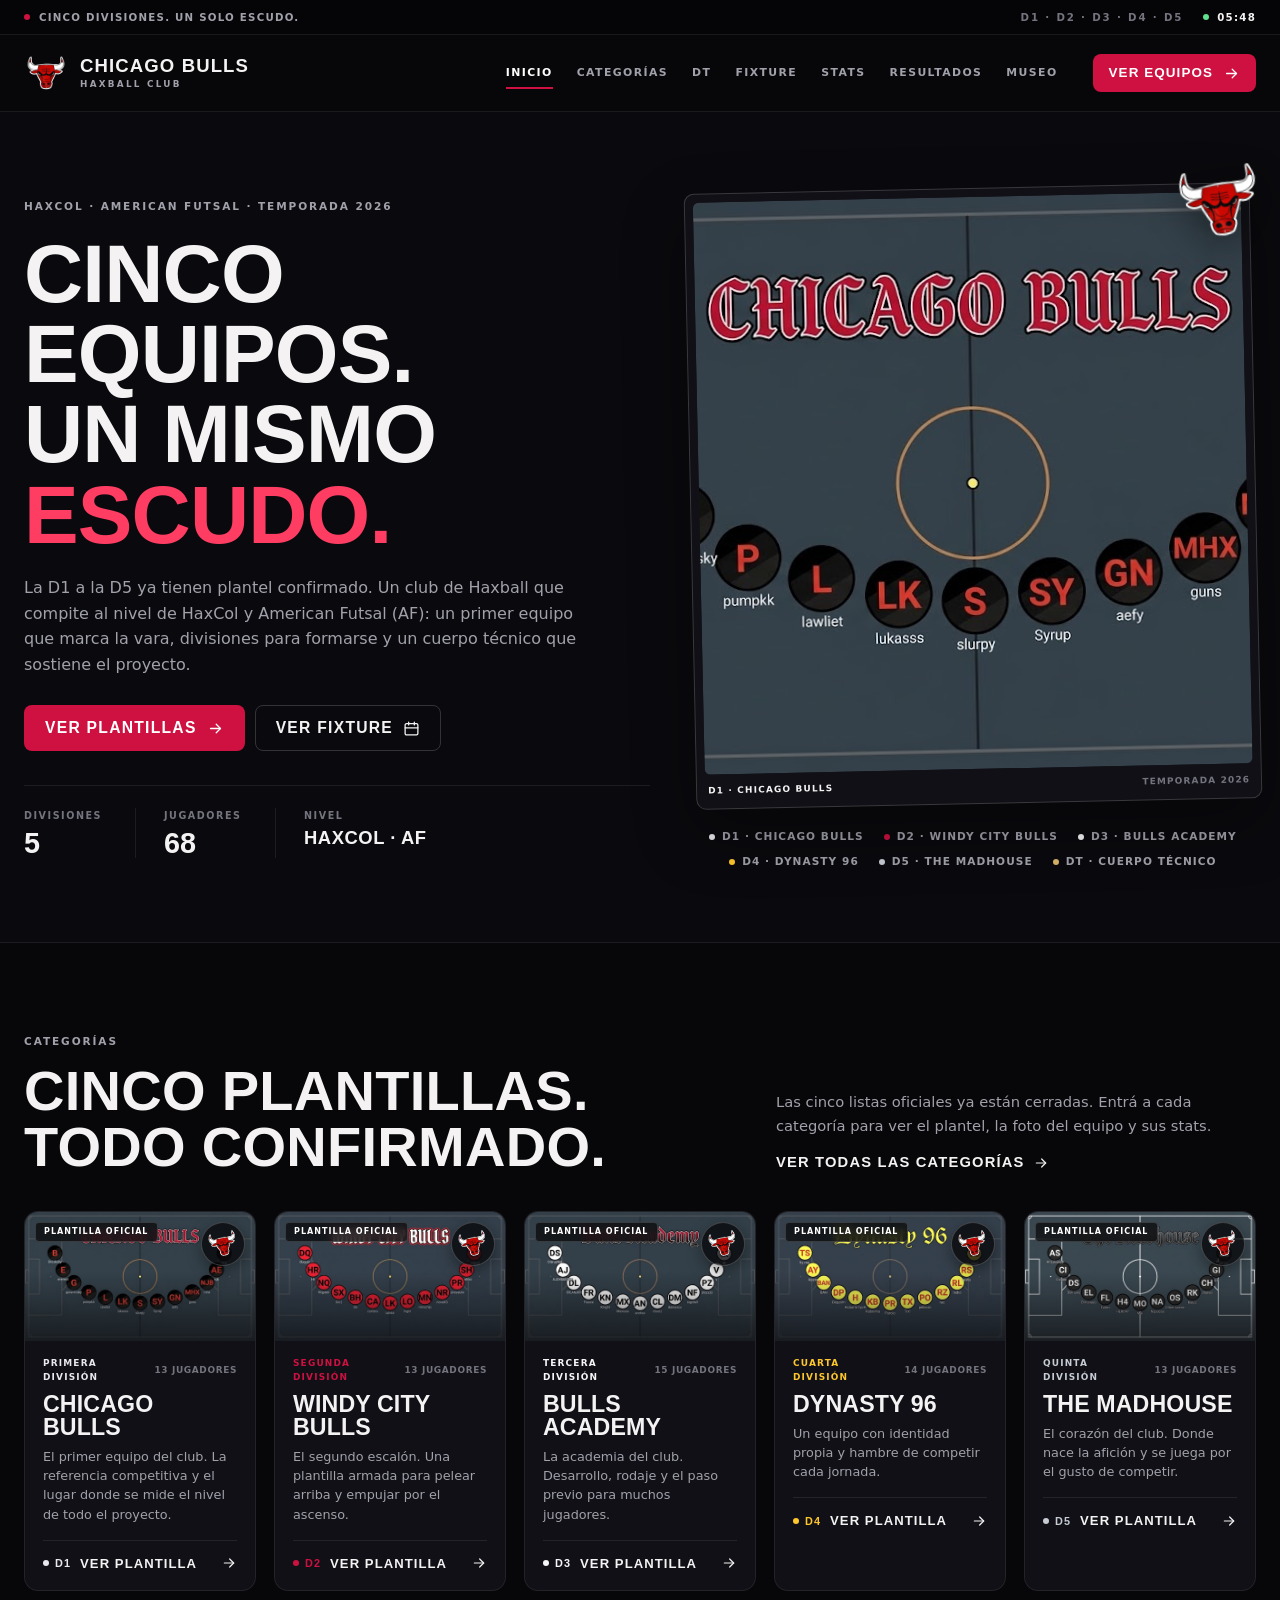
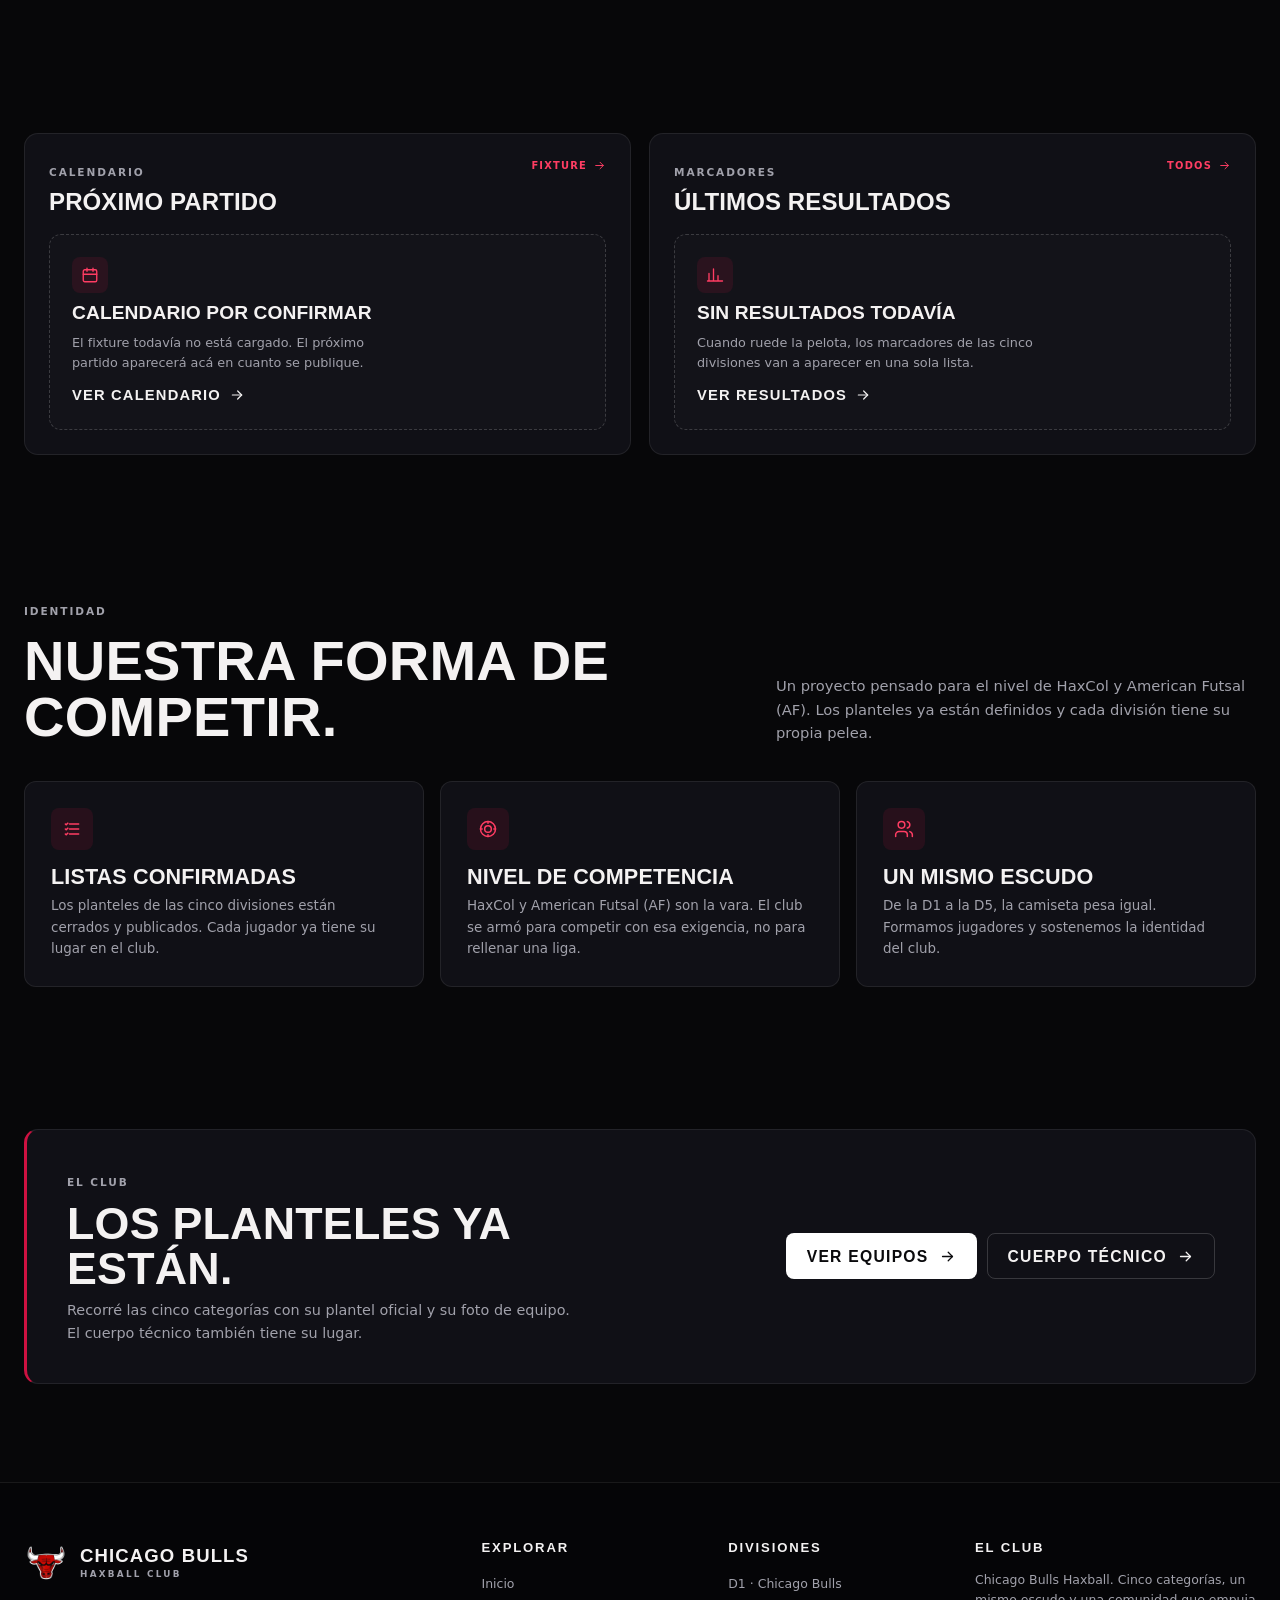
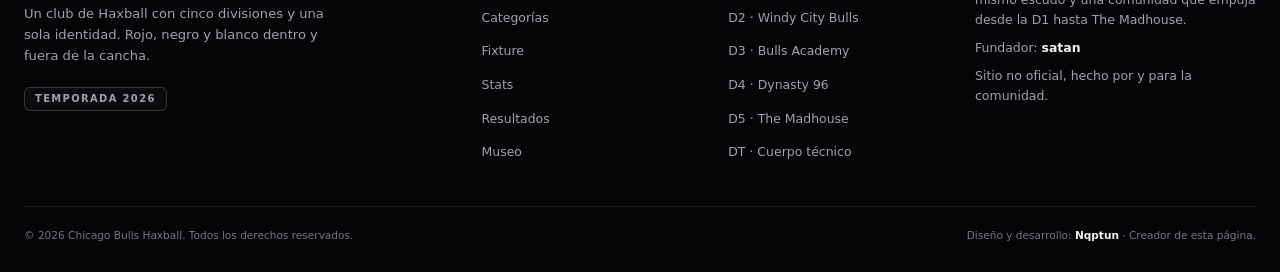
==== commit 4498e5ba: "Add files via upload" ====
--- a/index.html
+++ b/index.html
@@ -118,8 +118,8 @@
       </div>
       <div class="hero-visual">
         <figure class="hero-shot">
-          <img src="img/fotos_grupos/D1.jpg" alt="Plantel de Chicago Bulls en la D1" width="1024" height="572">
-          <figcaption><span>D1 · Chicago Bulls</span><span>Temporada 2026</span></figcaption>
+          <img src="img/fotos_grupos/D1.jpg" alt="Plantel de Chicago Bulls en la D1" width="1024" height="572" data-hero-photo>
+          <figcaption><span data-hero-photo-label>D1 · Chicago Bulls</span><span>Temporada 2026</span></figcaption>
         </figure>
         <img class="hero-visual__logo" src="img/logo.png" alt="Escudo de Chicago Bulls" width="800" height="800">
         <div class="hero-rail" role="group" aria-label="Accesos directos a las divisiones">
--- a/css/base.css
+++ b/css/base.css
@@ -241,6 +241,7 @@
 .tone-d3 { --accent: #f7f7f9; --accent-ink: #0a0a0d; --accent-soft: rgba(247, 247, 249, 0.11); }
 .tone-d4 { --accent: #ffc72c; --accent-ink: #141004; --accent-soft: rgba(255, 199, 44, 0.14); }
 .tone-d5 { --accent: #c6cbd4; --accent-ink: #0a0a0d; --accent-soft: rgba(198, 203, 212, 0.14); }
+.tone-dt { --accent: #d8b56a; --accent-ink: #171105; --accent-soft: rgba(216, 181, 106, 0.16); }
 
 /* ---------- 05. Loader ---------- */
 .loader {
@@ -397,7 +398,7 @@
   height: 44px;
   object-fit: contain;
 }
-.navbar .brand__logo { animation: logo-spin 12s var(--ease) infinite; }
+.navbar .brand__logo { animation: logo-spin 3s linear infinite; }
 .brand__text { display: flex; flex-direction: column; line-height: 1; }
 .brand__text strong {
   font-family: var(--font-display);
@@ -509,8 +510,8 @@
 @keyframes page-in { from { opacity: 0; } to { opacity: 1; } }
 @keyframes loader-bar { from { transform: scaleX(0); } to { transform: scaleX(1); } }
 @keyframes logo-spin {
-  0%, 88% { transform: rotate(0deg); }
-  96%, 100% { transform: rotate(360deg); }
+  from { transform: rotate(0deg); }
+  to { transform: rotate(360deg); }
 }
 @keyframes smoke-rise {
   0% { opacity: 0; transform: translate(0, 10px) scale(0.35); }
--- a/css/pages.css
+++ b/css/pages.css
@@ -69,19 +69,55 @@
   line-height: 1.05;
   text-transform: uppercase;
 }
+.home-hero__stat--level dd { font-size: 1.15rem; letter-spacing: 0.03em; }
 
 .hero-visual {
   position: relative;
-  display: grid;
-  place-items: center;
-  gap: 26px;
-  min-height: 420px;
-}
+  display: flex;
+  flex-direction: column;
+  gap: 24px;
+  min-height: 0;
+  padding: 8px 0 0;
+}
+.hero-shot {
+  position: relative;
+  margin: 0;
+  padding: 8px 8px 0;
+  border: 1px solid var(--line-strong);
+  border-radius: 10px;
+  background: var(--surface);
+  box-shadow: 0 24px 60px rgba(0, 0, 0, 0.35);
+  transform: rotate(-1.2deg);
+}
+.hero-shot img {
+  width: 100%;
+  aspect-ratio: 16 / 9;
+  border-radius: 6px;
+  object-fit: cover;
+}
+.hero-shot figcaption {
+  display: flex;
+  align-items: center;
+  justify-content: space-between;
+  gap: 12px;
+  padding: 9px 3px 11px;
+  color: var(--muted-2);
+  font-size: 0.56rem;
+  font-weight: 700;
+  letter-spacing: 0.13em;
+  text-transform: uppercase;
+}
+.hero-shot figcaption span:first-child { color: var(--text); }
 .hero-visual__logo {
-  width: min(340px, 76%);
-  height: auto;
-  aspect-ratio: 1;
+  position: absolute;
+  top: -24px;
+  right: -10px;
+  z-index: 2;
+  width: clamp(66px, 8vw, 92px);
+  height: clamp(66px, 8vw, 92px);
   object-fit: contain;
+  transform: rotate(-9deg);
+  filter: drop-shadow(0 10px 20px rgba(0, 0, 0, 0.55));
 }
 .hero-rail {
   display: flex;
@@ -111,81 +147,119 @@
 /* ---------- 02. Divisiones ---------- */
 .division-grid {
   display: grid;
-  grid-template-columns: repeat(auto-fit, minmax(208px, 1fr));
-  gap: 14px;
+  grid-template-columns: repeat(auto-fit, minmax(210px, 1fr));
+  gap: 18px;
+}
+.page-categories .division-grid {
+  grid-template-columns: repeat(auto-fill, minmax(min(300px, 100%), 1fr));
+  gap: 20px;
 }
 .division-card {
   position: relative;
   display: flex;
   flex-direction: column;
-  min-height: 310px;
-  padding: 20px;
+  min-height: 0;
+  padding: 0 0 16px;
   overflow: hidden;
   border: 1px solid var(--line);
-  border-radius: 12px;
-  background: var(--surface);
-  transition: border-color 0.2s, background 0.2s;
-}
-.division-card::before {
-  content: "";
-  position: absolute;
-  top: 0;
-  left: 0;
-  right: 0;
-  height: 2px;
-  background: var(--accent);
+  border-radius: 14px;
+  background: var(--surface);
+  transition: border-color 0.25s, background 0.25s, transform 0.25s var(--ease);
 }
 .division-card:hover {
   border-color: var(--line-strong);
   background: var(--surface-2);
+  transform: translateY(-3px);
+}
+.division-card__media {
+  position: relative;
+  display: block;
+  aspect-ratio: 16 / 9;
+  overflow: hidden;
+  background: linear-gradient(135deg, var(--surface-3), #0b0b0f);
+}
+.division-card__media::after {
+  content: "";
+  position: absolute;
+  inset: 0;
+  background: linear-gradient(180deg, rgba(7, 7, 9, 0) 46%, rgba(7, 7, 9, 0.62) 100%);
+  pointer-events: none;
+}
+.division-card__media img {
+  width: 100%;
+  height: 100%;
+  object-fit: cover;
+  transition: transform 0.6s var(--ease);
+}
+.division-card:hover .division-card__media img { transform: scale(1.045); }
+.division-card__stamp {
+  position: absolute;
+  top: 10px;
+  left: 10px;
+  z-index: 2;
+  padding: 4px 8px;
+  border: 1px solid rgba(255, 255, 255, 0.16);
+  border-radius: 4px;
+  background: rgba(7, 7, 9, 0.72);
+  color: #fff;
+  font-size: 0.5rem;
+  font-weight: 800;
+  letter-spacing: 0.13em;
+  line-height: 1.3;
+  text-transform: uppercase;
+  backdrop-filter: blur(4px);
+}
+.division-card__logo {
+  position: absolute;
+  top: 10px;
+  right: 10px;
+  z-index: 2;
+  display: grid;
+  place-items: center;
+  width: 44px;
+  height: 44px;
+  padding: 5px;
+  border: 1px solid rgba(255, 255, 255, 0.2);
+  border-radius: 50%;
+  background: rgba(7, 7, 9, 0.78);
+  box-shadow: 0 6px 16px rgba(0, 0, 0, 0.4);
+  transform: rotate(-11deg);
+  transition: transform 0.3s var(--ease);
+}
+.division-card:hover .division-card__logo { transform: rotate(-4deg) scale(1.06); }
+.division-card__logo img { width: 100%; height: 100%; object-fit: contain; }
+.division-card__body {
+  position: relative;
+  z-index: 1;
+  display: flex;
+  flex-direction: column;
+  gap: 8px;
+  padding: 15px 18px 0;
 }
 .division-card__top {
-  position: relative;
-  z-index: 1;
   display: flex;
   align-items: center;
   justify-content: space-between;
   gap: 8px;
 }
-.division-card__count {
-  color: var(--muted-2);
-  font-size: 0.58rem;
-  font-weight: 600;
-  letter-spacing: 0.08em;
-  text-transform: uppercase;
-  text-align: right;
-}
-.division-card__body {
-  position: relative;
-  z-index: 1;
-  margin-top: auto;
-}
 .division-card__role {
   color: var(--accent);
-  font-size: 0.58rem;
-  font-weight: 700;
-  letter-spacing: 0.14em;
-  text-transform: uppercase;
-}
-.division-card h3 { margin: 7px 0 10px; font-size: 1.6rem; }
-.division-card p { color: var(--muted); font-size: 0.82rem; line-height: 1.55; }
-.division-card__meta {
-  display: flex;
-  align-items: center;
-  gap: 8px;
-  margin-top: 15px;
-  color: var(--muted);
-  font-size: 0.6rem;
-  font-weight: 600;
-  letter-spacing: 0.1em;
-  text-transform: uppercase;
-}
-.division-card__dot {
-  width: 8px;
-  height: 8px;
-  border-radius: 50%;
-  background: var(--accent);
-}
+  font-size: 0.56rem;
+  font-weight: 700;
+  letter-spacing: 0.13em;
+  text-transform: uppercase;
+}
+.division-card__count {
+  color: var(--muted-2);
+  font-size: 0.56rem;
+  font-weight: 600;
+  letter-spacing: 0.07em;
+  text-align: right;
+  text-transform: uppercase;
+  white-space: nowrap;
+}
+.division-card h3 { margin: 0; font-size: 1.45rem; }
+.division-card p { color: var(--muted); font-size: 0.8rem; line-height: 1.5; }
 .division-card__link {
   position: relative;
   z-index: 2;
@@ -193,18 +267,79 @@
   align-items: center;
   justify-content: space-between;
   gap: 12px;
-  margin-top: 16px;
-  padding-top: 13px;
+  margin: 16px 18px 0;
+  padding-top: 12px;
   border-top: 1px solid var(--line);
   color: var(--text);
   font-family: var(--font-display);
-  font-size: 0.9rem;
+  font-size: 0.82rem;
   font-weight: 700;
   letter-spacing: 0.08em;
   text-transform: uppercase;
 }
+.division-card__link > span { display: flex; align-items: center; gap: 9px; }
+.division-card__link .div-badge { font-size: 0.68rem; }
 .division-card__link svg { width: 16px; height: 16px; transition: transform 0.25s var(--ease); }
 .division-card:hover .division-card__link svg { transform: translateX(4px); }
+
+/* Tarjeta ancha del cuerpo técnico */
+.staff-feature {
+  display: grid;
+  grid-template-columns: minmax(0, 0.9fr) minmax(0, 1.1fr);
+  margin-top: 22px;
+  overflow: hidden;
+  border: 1px solid var(--line);
+  border-radius: 14px;
+  background: var(--surface);
+}
+.staff-feature__media {
+  position: relative;
+  margin: 0;
+  min-height: 100%;
+  overflow: hidden;
+  background: var(--surface-2);
+}
+.staff-feature__media img { width: 100%; height: 100%; object-fit: cover; }
+.staff-feature__media > .division-card__logo { top: 14px; right: 14px; width: 50px; height: 50px; }
+.staff-feature__media figcaption {
+  position: absolute;
+  left: 14px;
+  bottom: 12px;
+  z-index: 2;
+  padding: 4px 8px;
+  border-radius: 4px;
+  background: rgba(7, 7, 9, 0.76);
+  color: #fff;
+  font-size: 0.52rem;
+  font-weight: 800;
+  letter-spacing: 0.13em;
+  text-transform: uppercase;
+}
+.staff-feature__copy {
+  display: flex;
+  flex-direction: column;
+  align-items: flex-start;
+  gap: 10px;
+  padding: 28px 30px;
+}
+.staff-feature__copy h2 { font-size: clamp(1.8rem, 3vw, 2.5rem); }
+.staff-feature__copy p { max-width: 520px; color: var(--muted); font-size: 0.88rem; }
+.staff-feature__names {
+  display: flex;
+  flex-wrap: wrap;
+  gap: 6px;
+  margin: 2px 0 6px;
+}
+.staff-feature__names li {
+  padding: 3px 8px;
+  border: 1px solid var(--line);
+  border-radius: 4px;
+  color: var(--muted);
+  font-size: 0.58rem;
+  font-weight: 600;
+  letter-spacing: 0.08em;
+  text-transform: uppercase;
+}
 
 /* ---------- 03. Paneles y pilares ---------- */
 .home-panels { display: grid; grid-template-columns: 1fr 1fr; gap: 18px; }
@@ -392,6 +527,7 @@
 }
 .cta-band h2 { max-width: 620px; margin-top: 8px; font-size: clamp(1.9rem, 3.6vw, 2.8rem); }
 .cta-band p { max-width: 520px; margin-top: 8px; color: var(--muted); font-size: 0.9rem; }
+.cta-band__actions { display: flex; flex-wrap: wrap; gap: 10px; flex-shrink: 0; }
 
 /* ---------- 04. Cabeceras de página ---------- */
 .breadcrumbs {
@@ -612,6 +748,25 @@
   font-weight: 700;
   letter-spacing: 0.06em;
 }
+.player-card--static { cursor: default; }
+.player-card--static:hover { border-color: var(--line); background: var(--surface); }
+
+/* ---------- 06b. Cuerpo técnico ---------- */
+.staff-grid {
+  display: grid;
+  grid-template-columns: repeat(auto-fill, minmax(270px, 1fr));
+  gap: 10px;
+}
+.staff-item { display: flex; }
+.staff-note {
+  display: flex;
+  align-items: center;
+  gap: 8px;
+  margin-bottom: 16px;
+  color: var(--muted-2);
+  font-size: 0.68rem;
+}
+.staff-note strong { color: var(--accent); font-weight: 700; }
 
 /* ---------- 07. Foto grupal ---------- */
 .team-photo__frame {
@@ -704,33 +859,4 @@
 }
 .division-switcher small { color: var(--muted-2); font-size: 0.56rem; letter-spacing: 0.1em; text-transform: uppercase; }
 
-/* ---------- 09. Grid de colores ---------- */
-.color-grid { display: grid; grid-template-columns: repeat(5, 1fr); gap: 12px; }
-.color-card {
-  display: flex;
-  flex-direction: column;
-  gap: 14px;
-  padding: 18px;
-  border: 1px solid var(--line);
-  border-radius: 10px;
-  background: var(--surface);
-}
-.color-card__swatch {
-  width: 100%;
-  height: 42px;
-  border: 1px solid var(--line-strong);
-  border-radius: 6px;
-  background: var(--accent);
-}
-.color-card__swatch--dark {
-  background: linear-gradient(135deg, #232329, #0b0b0e);
-}
-.color-card span {
-  color: var(--accent);
-  font-size: 0.58rem;
-  font-weight: 700;
-  letter-spacing: 0.16em;
-  text-transform: uppercase;
-}
-.color-card h3 { font-size: 1rem; }
-.color-card p { color: var(--muted); font-size: 0.7rem; }
+
--- a/css/responsive.css
+++ b/css/responsive.css
@@ -6,9 +6,7 @@
   .nav { gap: 14px; }
   .nav__link { padding-inline: 8px; font-size: 0.64rem; }
   .nav__link::after { left: 8px; right: 8px; }
-  .division-card { min-height: 300px; }
   .division-card h3 { font-size: 1.5rem; }
-  .color-grid { grid-template-columns: repeat(5, 1fr); }
 }
 
 @media (max-width: 1020px) {
@@ -16,7 +14,6 @@
   .nav { gap: 8px; }
   .nav__cta { display: none; }
   .division-grid { grid-template-columns: repeat(3, 1fr); }
-  .color-grid { grid-template-columns: repeat(3, 1fr); }
   .division-switcher { grid-template-columns: repeat(3, 1fr); }
 }
 
@@ -52,7 +49,9 @@
   .home-hero__copy { max-width: 700px; }
   .home-hero__lead { max-width: 620px; }
   .hero-visual { min-height: auto; order: 2; }
-  .hero-visual__logo { width: min(300px, 62%); }
+  .hero-visual__logo { width: clamp(68px, 10vw, 84px); height: clamp(68px, 10vw, 84px); }
+  .staff-feature { grid-template-columns: 1fr; }
+  .staff-feature__media { min-height: 250px; }
 
   .home-panels { grid-template-columns: 1fr; }
   .footer__top { grid-template-columns: 1.4fr 1fr 1fr; }
@@ -92,8 +91,10 @@
   .team-hero h1 { font-size: clamp(2.8rem, 10vw, 4.4rem); }
   .team-hero__meta { gap: 18px; }
   .team-hero__meta strong { font-size: 1.05rem; }
+  .hero-shot { transform: none; }
+  .staff-feature__copy { padding: 22px; }
+  .staff-feature__media { min-height: 210px; }
   .division-grid { grid-template-columns: repeat(2, 1fr); }
-  .division-card { min-height: 300px; }
   .pillar-grid { grid-template-columns: 1fr; }
   .cta-band { flex-direction: column; align-items: flex-start; padding: 34px 28px; }
   .footer__top { grid-template-columns: 1fr 1fr; gap: 28px; }
@@ -104,7 +105,6 @@
   .stat-card strong { font-size: 2rem; }
   .stats-toolbar { flex-direction: column; align-items: stretch; }
   .stats-toolbar .search-field { width: 100%; }
-  .color-grid { grid-template-columns: repeat(2, 1fr); }
   .division-switcher { grid-template-columns: repeat(2, 1fr); }
   .team-photo__frame { min-height: 300px; }
   .team-photo__content strong { font-size: 1.4rem; }
@@ -127,10 +127,9 @@
   .home-hero__stat { min-width: 0; margin: 0; padding: 0; border-right: 0; }
   .home-hero__stat dd { font-size: 1.5rem; }
   .hero-visual { min-height: auto; }
-  .hero-visual__logo { width: min(250px, 62%); }
+  .hero-visual__logo { top: -18px; right: -4px; width: 64px; height: 64px; }
   .hero-rail a { font-size: 0.56rem; }
   .division-grid { grid-template-columns: 1fr; }
-  .division-card { min-height: 280px; }
   .topbar__meta { justify-content: space-between; }
   .topbar__clock { font-size: 0.58rem; }
   .footer__top { grid-template-columns: 1fr; }
@@ -163,7 +162,6 @@
   .museum-quote { padding: 24px; }
   .empty-state { padding: 40px 18px; }
   .empty-state h3 { font-size: 1.3rem; }
-  .color-grid { grid-template-columns: 1fr; }
   .division-switcher { grid-template-columns: 1fr; }
   .stats-summary { gap: 8px; }
   .stat-card { padding: 16px; }
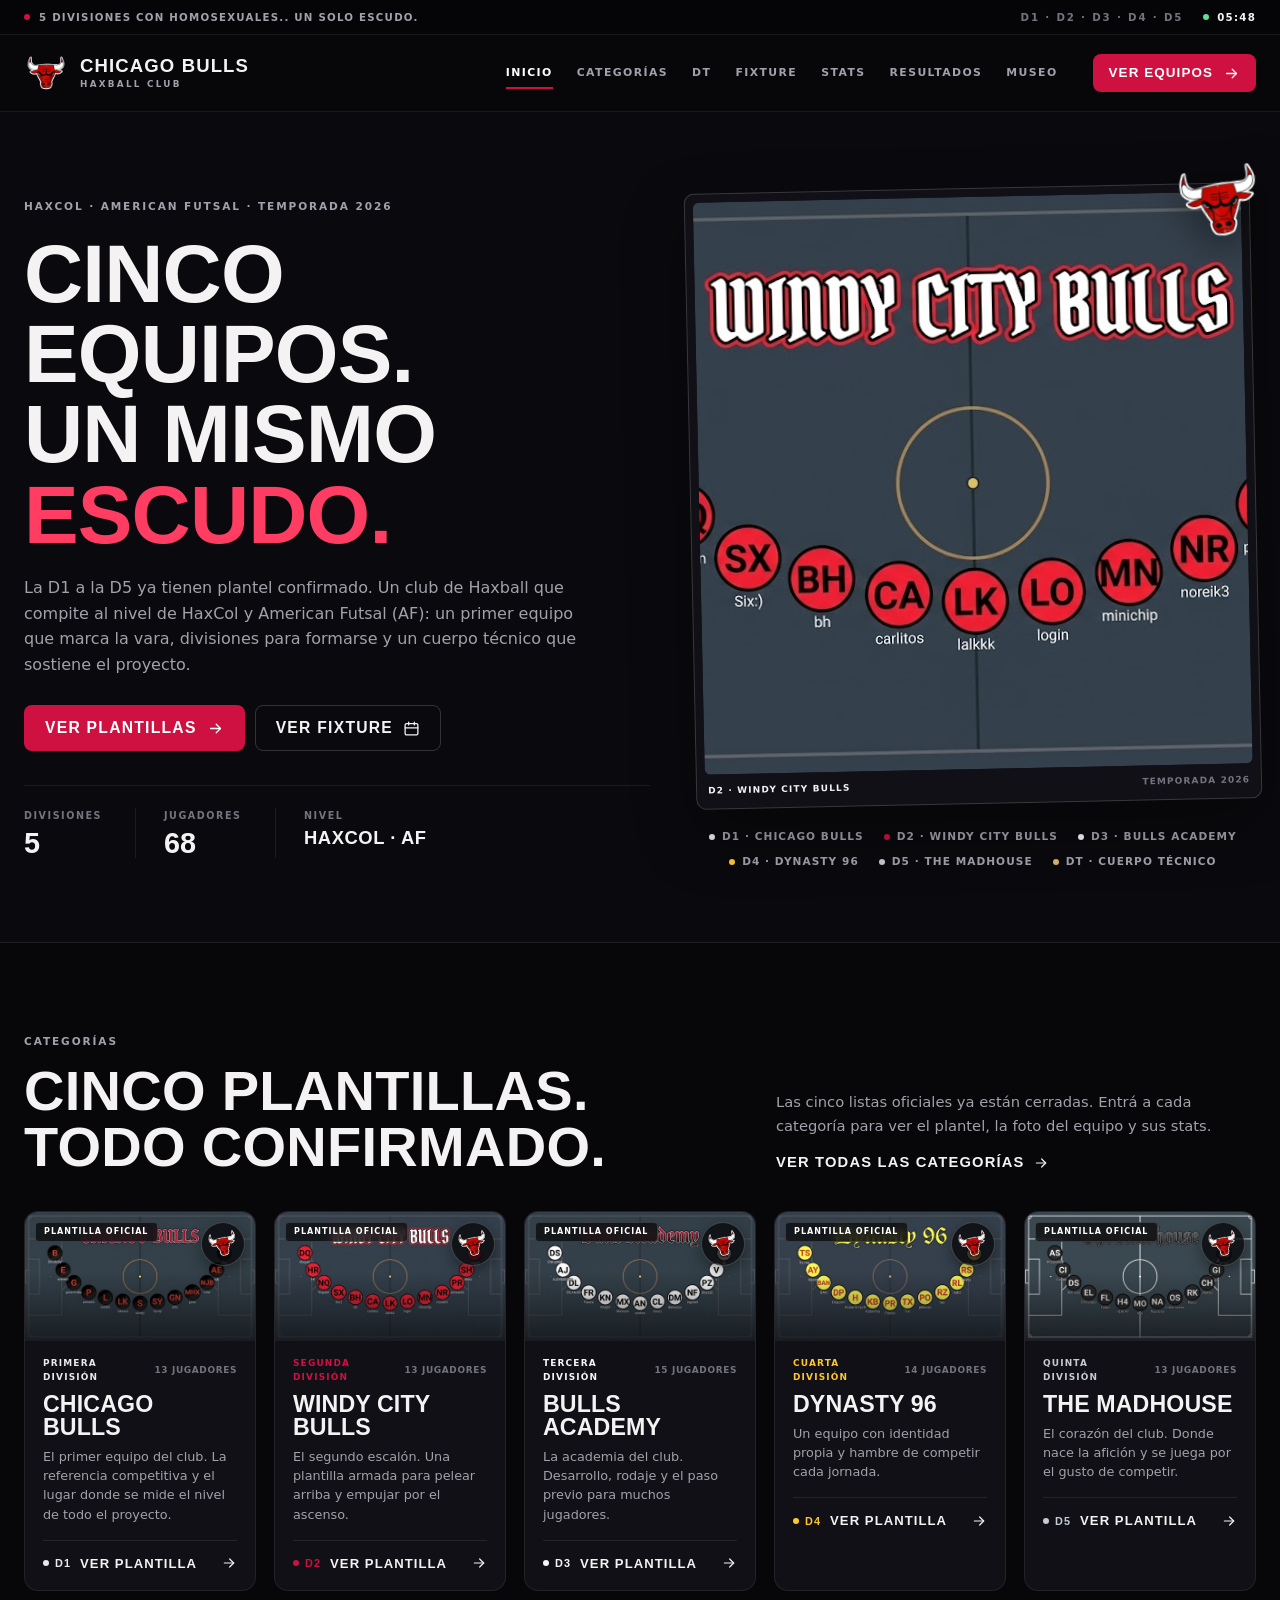
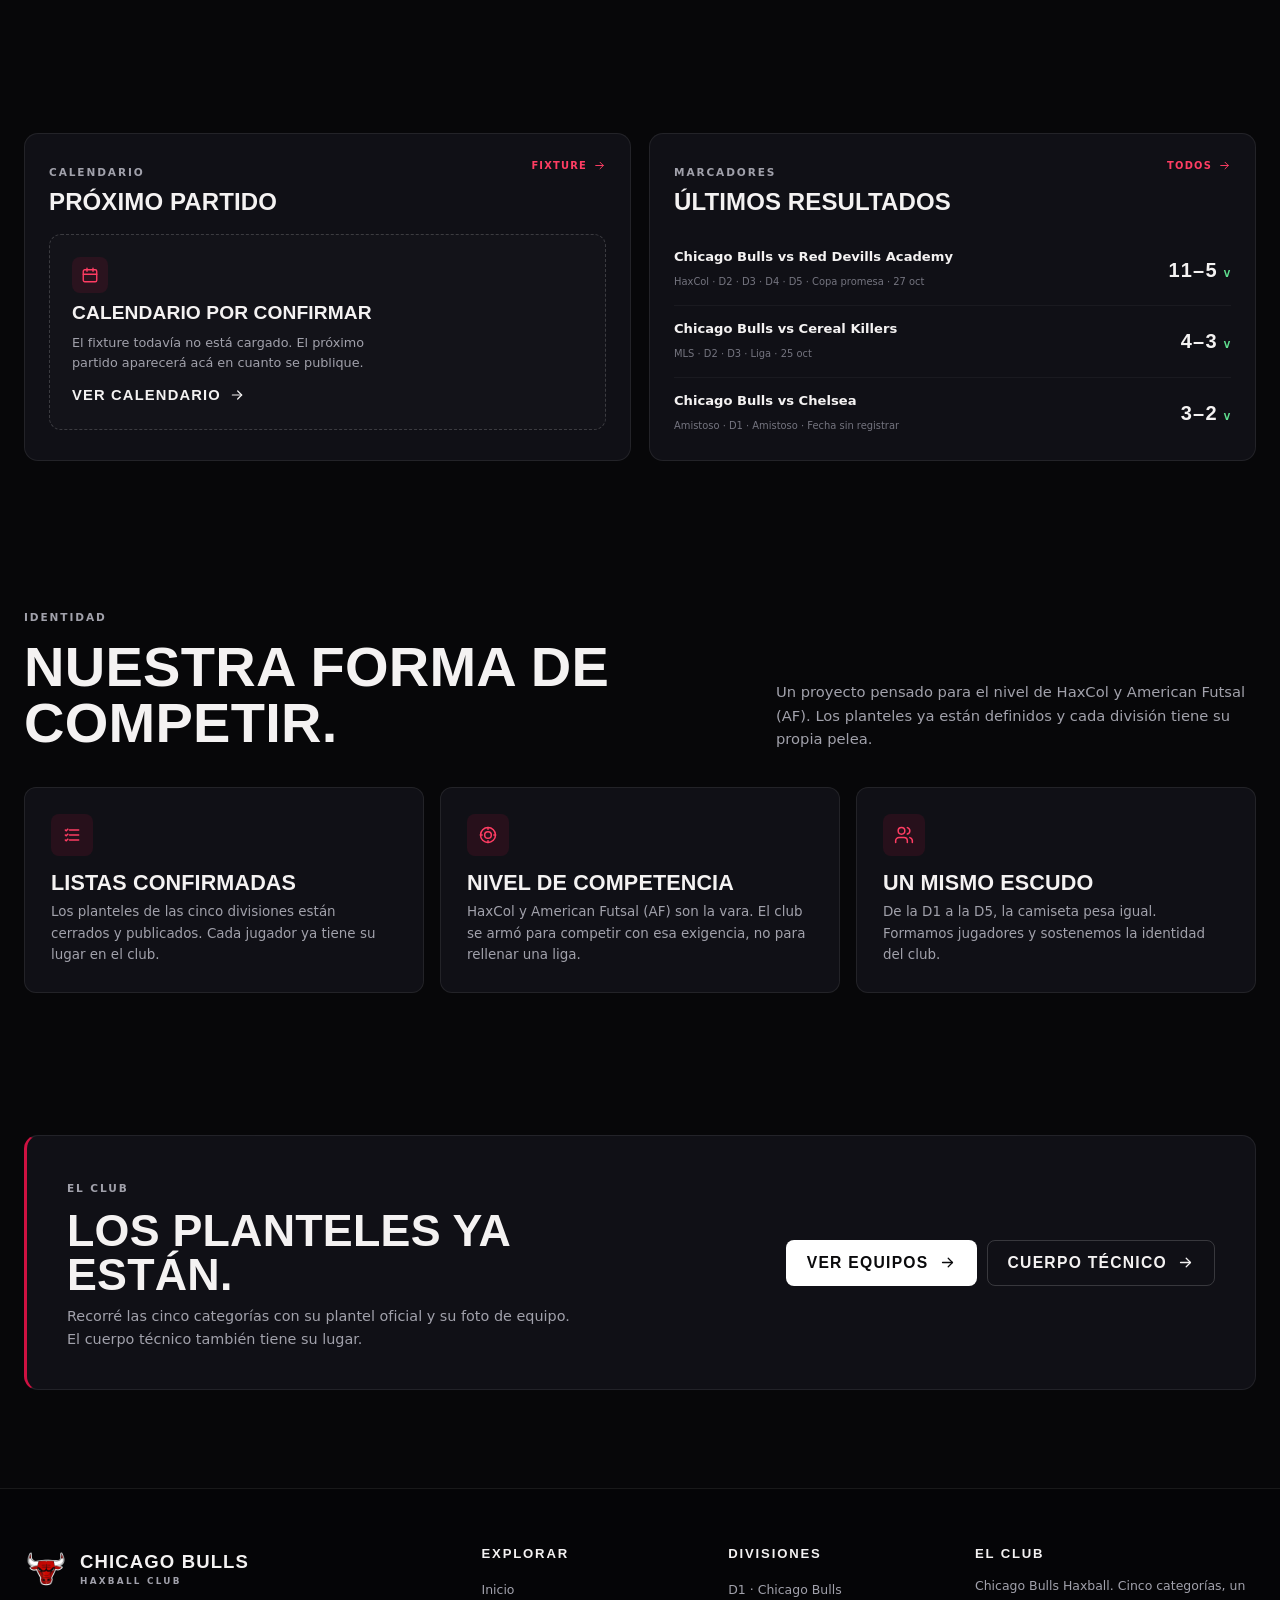
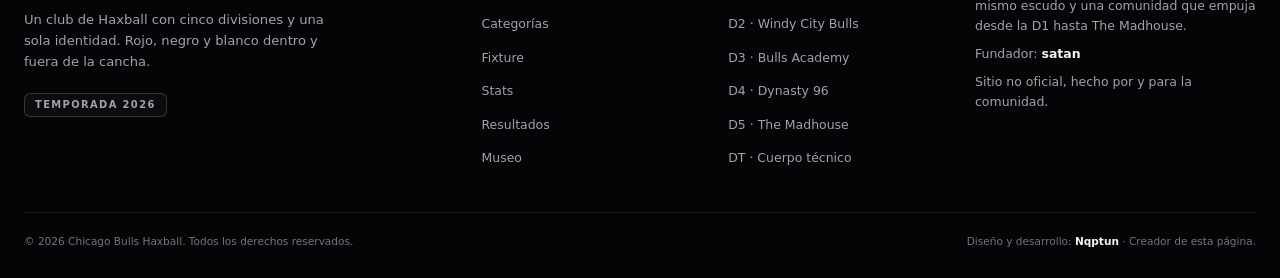
==== commit d6f2b00d: "Update index.html" ====
--- a/index.html
+++ b/index.html
@@ -1,283 +1,283 @@
-<!DOCTYPE html>
-<html lang="es">
-<head>
-  <meta charset="UTF-8">
-  <meta name="viewport" content="width=device-width, initial-scale=1">
-  <title>Chicago Bulls · Haxball Club</title>
-  <meta name="description" content="Sitio oficial de Chicago Bulls Haxball: cinco divisiones, plantillas, fixture, estadísticas, resultados y museo.">
-  <meta name="theme-color" content="#070709">
-  <meta property="og:title" content="Chicago Bulls · Haxball Club">
-  <meta property="og:description" content="Sitio oficial de Chicago Bulls Haxball: cinco divisiones, plantillas, fixture, estadísticas, resultados y museo.">
-  <meta property="og:type" content="website">
-  <meta property="og:image" content="img/logo.png">
-  <link rel="icon" type="image/png" sizes="32x32" href="img/favicon-32.png">
-  <link rel="icon" type="image/png" sizes="64x64" href="img/favicon-64.png">
-  <link rel="apple-touch-icon" href="img/favicon-180.png">
-  <link rel="preconnect" href="https://fonts.googleapis.com">
-  <link rel="preconnect" href="https://fonts.gstatic.com" crossorigin>
-  <link href="https://fonts.googleapis.com/css2?family=Barlow+Condensed:wght@500;600;700;800&family=Inter:wght@400;500;600;700&display=swap" rel="stylesheet">
-  <link rel="stylesheet" href="css/base.css">
-  <link rel="stylesheet" href="css/pages.css">
-  <link rel="stylesheet" href="css/components.css">
-  <link rel="stylesheet" href="css/responsive.css">
-  <script>
-    (function () {
-      var root = document.documentElement;
-      root.classList.add("js");
-      try {
-        if (sessionStorage.getItem("cb-loader-seen") === "1") root.classList.add("no-loader");
-      } catch (error) {}
-    })();
-  </script>
-  <noscript><style>.loader{display:none!important}.reveal{opacity:1!important;transform:none!important}</style></noscript>
-</head>
-<body class="page-home">
-<a class="skip-link" href="#main">Saltar al contenido</a>
-
-<div class="loader" id="loader" aria-hidden="true">
-  <div class="loader__inner">
-    <div class="loader__mark">
-      <img class="loader__logo" src="img/logo.png" alt="" width="800" height="800">
-      <span class="smoke smoke--1"></span>
-      <span class="smoke smoke--2"></span>
-      <span class="smoke smoke--3"></span>
-      <span class="smoke smoke--4"></span>
-      <span class="smoke smoke--5"></span>
-      <span class="smoke smoke--6"></span>
-    </div>
-    <p class="loader__title">Chicago Bulls</p>
-    <p class="loader__sub">Haxball Club</p>
-    <div class="loader__bar"><span></span></div>
-  </div>
-</div>
-
-<div class="site">
-  <header class="site-header">
-    <div class="topbar">
-      <div class="container topbar__inner">
-        <p class="topbar__motto">Cinco divisiones. Un solo escudo.</p>
-        <div class="topbar__meta">
-          <span class="topbar__divisions">D1 · D2 · D3 · D4 · D5</span>
-          <span class="topbar__clock">
-            <span class="live-dot" aria-hidden="true"></span>
-            <time data-clock>--:--</time>
-          </span>
-        </div>
-      </div>
-    </div>
-    <div class="navbar">
-      <div class="container navbar__inner">
-        <a class="brand" href="index.html" aria-label="Chicago Bulls Haxball, inicio">
-          <img class="brand__logo" src="img/logo.png" alt="" width="800" height="800">
-          <span class="brand__text">
-            <strong>Chicago Bulls</strong>
-            <small>Haxball Club</small>
-          </span>
-        </a>
-        <button class="nav-toggle" type="button" aria-expanded="false" aria-controls="primary-nav" aria-label="Abrir menú de navegación">
-          <span class="icon-open"><svg viewBox="0 0 24 24" fill="none" stroke="currentColor" stroke-width="1.8" stroke-linecap="round" stroke-linejoin="round" aria-hidden="true"><path d="M4 7h16M4 12h16M4 17h16"/></svg></span>
-          <span class="icon-close"><svg viewBox="0 0 24 24" fill="none" stroke="currentColor" stroke-width="1.8" stroke-linecap="round" stroke-linejoin="round" aria-hidden="true"><path d="m6 6 12 12M18 6 6 18"/></svg></span>
-        </button>
-        <nav class="nav" id="primary-nav" aria-label="Navegación principal">
-          <ul class="nav__list">
-            <li><a class="nav__link" href="index.html" data-nav="home">Inicio</a></li>
-            <li><a class="nav__link" href="categorias.html" data-nav="categorias">Categorías</a></li>
+<!DOCTYPE html>
+<html lang="es">
+<head>
+  <meta charset="UTF-8">
+  <meta name="viewport" content="width=device-width, initial-scale=1">
+  <title>Chicago Bulls · Haxball Club</title>
+  <meta name="description" content="Sitio oficial de Chicago Bulls Haxball: cinco divisiones, plantillas, fixture, estadísticas, resultados y museo.">
+  <meta name="theme-color" content="#070709">
+  <meta property="og:title" content="Chicago Bulls · Haxball Club">
+  <meta property="og:description" content="Sitio oficial de Chicago Bulls Haxball: cinco divisiones, plantillas, fixture, estadísticas, resultados y museo.">
+  <meta property="og:type" content="website">
+  <meta property="og:image" content="img/logo.png">
+  <link rel="icon" type="image/png" sizes="32x32" href="img/favicon-32.png">
+  <link rel="icon" type="image/png" sizes="64x64" href="img/favicon-64.png">
+  <link rel="apple-touch-icon" href="img/favicon-180.png">
+  <link rel="preconnect" href="https://fonts.googleapis.com">
+  <link rel="preconnect" href="https://fonts.gstatic.com" crossorigin>
+  <link href="https://fonts.googleapis.com/css2?family=Barlow+Condensed:wght@500;600;700;800&family=Inter:wght@400;500;600;700&display=swap" rel="stylesheet">
+  <link rel="stylesheet" href="css/base.css">
+  <link rel="stylesheet" href="css/pages.css">
+  <link rel="stylesheet" href="css/components.css">
+  <link rel="stylesheet" href="css/responsive.css">
+  <script>
+    (function () {
+      var root = document.documentElement;
+      root.classList.add("js");
+      try {
+        if (sessionStorage.getItem("cb-loader-seen") === "1") root.classList.add("no-loader");
+      } catch (error) {}
+    })();
+  </script>
+  <noscript><style>.loader{display:none!important}.reveal{opacity:1!important;transform:none!important}</style></noscript>
+</head>
+<body class="page-home">
+<a class="skip-link" href="#main">Saltar al contenido</a>
+
+<div class="loader" id="loader" aria-hidden="true">
+  <div class="loader__inner">
+    <div class="loader__mark">
+      <img class="loader__logo" src="img/logo.png" alt="" width="800" height="800">
+      <span class="smoke smoke--1"></span>
+      <span class="smoke smoke--2"></span>
+      <span class="smoke smoke--3"></span>
+      <span class="smoke smoke--4"></span>
+      <span class="smoke smoke--5"></span>
+      <span class="smoke smoke--6"></span>
+    </div>
+    <p class="loader__title">Chicago Bulls</p>
+    <p class="loader__sub">Haxball Club</p>
+    <div class="loader__bar"><span></span></div>
+  </div>
+</div>
+
+<div class="site">
+  <header class="site-header">
+    <div class="topbar">
+      <div class="container topbar__inner">
+        <p class="topbar__motto">5 Divisiones con homosexuales.. Un solo escudo.</p>
+        <div class="topbar__meta">
+          <span class="topbar__divisions">D1 · D2 · D3 · D4 · D5</span>
+          <span class="topbar__clock">
+            <span class="live-dot" aria-hidden="true"></span>
+            <time data-clock>--:--</time>
+          </span>
+        </div>
+      </div>
+    </div>
+    <div class="navbar">
+      <div class="container navbar__inner">
+        <a class="brand" href="index.html" aria-label="Chicago Bulls Haxball, inicio">
+          <img class="brand__logo" src="img/logo.png" alt="" width="800" height="800">
+          <span class="brand__text">
+            <strong>Chicago Bulls</strong>
+            <small>Haxball Club</small>
+          </span>
+        </a>
+        <button class="nav-toggle" type="button" aria-expanded="false" aria-controls="primary-nav" aria-label="Abrir menú de navegación">
+          <span class="icon-open"><svg viewBox="0 0 24 24" fill="none" stroke="currentColor" stroke-width="1.8" stroke-linecap="round" stroke-linejoin="round" aria-hidden="true"><path d="M4 7h16M4 12h16M4 17h16"/></svg></span>
+          <span class="icon-close"><svg viewBox="0 0 24 24" fill="none" stroke="currentColor" stroke-width="1.8" stroke-linecap="round" stroke-linejoin="round" aria-hidden="true"><path d="m6 6 12 12M18 6 6 18"/></svg></span>
+        </button>
+        <nav class="nav" id="primary-nav" aria-label="Navegación principal">
+          <ul class="nav__list">
+            <li><a class="nav__link" href="index.html" data-nav="home">Inicio</a></li>
+            <li><a class="nav__link" href="categorias.html" data-nav="categorias">Categorías</a></li>
             <li><a class="nav__link" href="dt.html" data-nav="dt">DT</a></li>
-            <li><a class="nav__link" href="fixture.html" data-nav="fixture">Fixture</a></li>
-            <li><a class="nav__link" href="stats.html" data-nav="stats">Stats</a></li>
-            <li><a class="nav__link" href="resultados.html" data-nav="resultados">Resultados</a></li>
-            <li><a class="nav__link" href="museo.html" data-nav="museo">Museo</a></li>
-          </ul>
-          <a class="btn btn--primary btn--sm nav__cta" href="categorias.html">Ver equipos <svg viewBox="0 0 24 24" fill="none" stroke="currentColor" stroke-width="1.8" stroke-linecap="round" stroke-linejoin="round" aria-hidden="true"><path d="M5 12h14"/><path d="m13 6 6 6-6 6"/></svg></a>
-        </nav>
-      </div>
-    </div>
-  </header>
-
-  <main id="main">
-
-  <section class="home-hero">
-    <div class="container home-hero__grid">
-      <div class="home-hero__copy">
-        <span class="eyebrow">HaxCol · American Futsal · Temporada 2026</span>
-        <h1>
-          <span class="line">Cinco equipos.</span>
-          <span class="line">Un mismo</span>
-          <span class="line accent">escudo.</span>
-        </h1>
-        <p class="home-hero__lead">La D1 a la D5 ya tienen plantel confirmado. Un club de Haxball que compite al nivel de HaxCol y American Futsal (AF): un primer equipo que marca la vara, divisiones para formarse y un cuerpo técnico que sostiene el proyecto.</p>
-        <div class="home-hero__actions">
-          <a class="btn btn--primary" href="categorias.html">Ver plantillas <svg viewBox="0 0 24 24" fill="none" stroke="currentColor" stroke-width="1.8" stroke-linecap="round" stroke-linejoin="round" aria-hidden="true"><path d="M5 12h14"/><path d="m13 6 6 6-6 6"/></svg></a>
-          <a class="btn btn--ghost" href="fixture.html">Ver fixture <svg viewBox="0 0 24 24" fill="none" stroke="currentColor" stroke-width="1.8" stroke-linecap="round" stroke-linejoin="round" aria-hidden="true"><rect x="3" y="5" width="18" height="16" rx="2"/><path d="M16 3v4M8 3v4M3 11h18"/></svg></a>
-        </div>
-        <dl class="home-hero__stats">
-          <div class="home-hero__stat"><dt>Divisiones</dt><dd>5</dd></div>
-          <div class="home-hero__stat"><dt>Jugadores</dt><dd data-total-players>68</dd></div>
-          <div class="home-hero__stat home-hero__stat--level"><dt>Nivel</dt><dd>HaxCol · AF</dd></div>
-        </dl>
-      </div>
-      <div class="hero-visual">
-        <figure class="hero-shot">
-          <img src="img/fotos_grupos/D1.jpg" alt="Plantel de Chicago Bulls en la D1" width="1024" height="572" data-hero-photo>
-          <figcaption><span data-hero-photo-label>D1 · Chicago Bulls</span><span>Temporada 2026</span></figcaption>
-        </figure>
-        <img class="hero-visual__logo" src="img/logo.png" alt="Escudo de Chicago Bulls" width="800" height="800">
-        <div class="hero-rail" role="group" aria-label="Accesos directos a las divisiones">
-          <a class="tone-d1" href="d1.html"><span></span>D1 · Chicago Bulls</a>
-          <a class="tone-d2" href="d2.html"><span></span>D2 · Windy City Bulls</a>
-          <a class="tone-d3" href="d3.html"><span></span>D3 · Bulls Academy</a>
-          <a class="tone-d4" href="d4.html"><span></span>D4 · Dynasty 96</a>
-          <a class="tone-d5" href="d5.html"><span></span>D5 · The Madhouse</a>
-          <a class="tone-dt" href="dt.html"><span></span>DT · Cuerpo técnico</a>
-        </div>
-      </div>
-    </div>
-  </section>
-
-  <section class="section">
-    <div class="container">
-      <div class="section-head reveal">
-        <div>
-          <span class="eyebrow">Categorías</span>
-          <h2>Cinco plantillas.<br>Todo confirmado.</h2>
-        </div>
-        <div>
-          <p>Las cinco listas oficiales ya están cerradas. Entrá a cada categoría para ver el plantel, la foto del equipo y sus stats.</p>
-          <a class="text-link" href="categorias.html">Ver todas las categorías <svg viewBox="0 0 24 24" fill="none" stroke="currentColor" stroke-width="1.8" stroke-linecap="round" stroke-linejoin="round" aria-hidden="true"><path d="M5 12h14"/><path d="m13 6 6 6-6 6"/></svg></a>
-        </div>
-      </div>
-      <div class="division-grid" data-divisions></div>
-    </div>
-  </section>
-
-  <section class="section section--tight">
-    <div class="container">
-      <div class="home-panels">
-        <article class="panel reveal">
-          <div class="panel__head">
-            <div>
-              <span class="eyebrow">Calendario</span>
-              <h3>Próximo partido</h3>
-            </div>
-            <a class="panel__link" href="fixture.html">Fixture <svg viewBox="0 0 24 24" fill="none" stroke="currentColor" stroke-width="1.8" stroke-linecap="round" stroke-linejoin="round" aria-hidden="true"><path d="M5 12h14"/><path d="m13 6 6 6-6 6"/></svg></a>
-          </div>
-          <div data-next-fixture></div>
-        </article>
-        <article class="panel reveal">
-          <div class="panel__head">
-            <div>
-              <span class="eyebrow">Marcadores</span>
-              <h3>Últimos resultados</h3>
-            </div>
-            <a class="panel__link" href="resultados.html">Todos <svg viewBox="0 0 24 24" fill="none" stroke="currentColor" stroke-width="1.8" stroke-linecap="round" stroke-linejoin="round" aria-hidden="true"><path d="M5 12h14"/><path d="m13 6 6 6-6 6"/></svg></a>
-          </div>
-          <div data-latest-results></div>
-        </article>
-      </div>
-    </div>
-  </section>
-
-  <section class="section">
-    <div class="container">
-      <div class="section-head reveal">
-        <div>
-          <span class="eyebrow">Identidad</span>
-          <h2>Nuestra forma de competir.</h2>
-        </div>
-        <div>
-          <p>Un proyecto pensado para el nivel de HaxCol y American Futsal (AF). Los planteles ya están definidos y cada división tiene su propia pelea.</p>
-        </div>
-      </div>
-      <div class="pillar-grid">
-        <article class="pillar reveal">
-          <span class="pillar__icon"><svg viewBox="0 0 24 24" fill="none" stroke="currentColor" stroke-width="1.8" stroke-linecap="round" stroke-linejoin="round" aria-hidden="true"><path d="M9 6h11M9 12h11M9 18h11"/><path d="m4 6 1 1 2-2M4 12l1 1 2-2M4 18l1 1 2-2"/></svg></span>
-          <h3>Listas confirmadas</h3>
-          <p>Los planteles de las cinco divisiones están cerrados y publicados. Cada jugador ya tiene su lugar en el club.</p>
-        </article>
-        <article class="pillar reveal">
-          <span class="pillar__icon"><svg viewBox="0 0 24 24" fill="none" stroke="currentColor" stroke-width="1.8" stroke-linecap="round" stroke-linejoin="round" aria-hidden="true"><circle cx="12" cy="12" r="9"/><circle cx="12" cy="12" r="4"/><path d="M12 3v2M12 19v2M3 12h2M19 12h2"/></svg></span>
-          <h3>Nivel de competencia</h3>
-          <p>HaxCol y American Futsal (AF) son la vara. El club se armó para competir con esa exigencia, no para rellenar una liga.</p>
-        </article>
-        <article class="pillar reveal">
-          <span class="pillar__icon"><svg viewBox="0 0 24 24" fill="none" stroke="currentColor" stroke-width="1.8" stroke-linecap="round" stroke-linejoin="round" aria-hidden="true"><path d="M16 21v-2a4 4 0 0 0-4-4H6a4 4 0 0 0-4 4v2"/><circle cx="9" cy="7" r="4"/><path d="M22 21v-2a4 4 0 0 0-3-3.87M16 3.13a4 4 0 0 1 0 7.75"/></svg></span>
-          <h3>Un mismo escudo</h3>
-          <p>De la D1 a la D5, la camiseta pesa igual. Formamos jugadores y sostenemos la identidad del club.</p>
-        </article>
-      </div>
-    </div>
-  </section>
-
-  <section class="section section--tight">
-    <div class="container">
-      <div class="cta-band reveal">
-        <div>
-          <span class="eyebrow">El club</span>
-          <h2>Los planteles ya están.</h2>
-          <p>Recorré las cinco categorías con su plantel oficial y su foto de equipo. El cuerpo técnico también tiene su lugar.</p>
-        </div>
-        <div class="cta-band__actions">
-          <a class="btn btn--light" href="categorias.html">Ver equipos <svg viewBox="0 0 24 24" fill="none" stroke="currentColor" stroke-width="1.8" stroke-linecap="round" stroke-linejoin="round" aria-hidden="true"><path d="M5 12h14"/><path d="m13 6 6 6-6 6"/></svg></a>
-          <a class="btn btn--ghost" href="dt.html">Cuerpo técnico <svg viewBox="0 0 24 24" fill="none" stroke="currentColor" stroke-width="1.8" stroke-linecap="round" stroke-linejoin="round" aria-hidden="true"><path d="M5 12h14"/><path d="m13 6 6 6-6 6"/></svg></a>
-        </div>
-      </div>
-    </div>
-  </section>
-
-  </main>
-
-  <footer class="site-footer">
-    <div class="container">
-      <div class="footer__top">
-        <div class="footer__brand">
-          <a class="brand" href="index.html" aria-label="Chicago Bulls Haxball, inicio">
-            <img class="brand__logo" src="img/logo.png" alt="" width="800" height="800">
-            <span class="brand__text">
-              <strong>Chicago Bulls</strong>
-              <small>Haxball Club</small>
-            </span>
-          </a>
-          <p>Un club de Haxball con cinco divisiones y una sola identidad. Rojo, negro y blanco dentro y fuera de la cancha.</p>
-          <span class="badge">Temporada 2026</span>
-        </div>
-        <div class="footer__col">
-          <h4>Explorar</h4>
-          <ul>
-            <li><a href="index.html">Inicio</a></li>
-            <li><a href="categorias.html">Categorías</a></li>
-            <li><a href="fixture.html">Fixture</a></li>
-            <li><a href="stats.html">Stats</a></li>
-            <li><a href="resultados.html">Resultados</a></li>
-            <li><a href="museo.html">Museo</a></li>
-          </ul>
-        </div>
-        <div class="footer__col">
-          <h4>Divisiones</h4>
-          <ul>
-            <li><a href="d1.html">D1 · Chicago Bulls</a></li>
-            <li><a href="d2.html">D2 · Windy City Bulls</a></li>
-            <li><a href="d3.html">D3 · Bulls Academy</a></li>
-            <li><a href="d4.html">D4 · Dynasty 96</a></li>
+            <li><a class="nav__link" href="fixture.html" data-nav="fixture">Fixture</a></li>
+            <li><a class="nav__link" href="stats.html" data-nav="stats">Stats</a></li>
+            <li><a class="nav__link" href="resultados.html" data-nav="resultados">Resultados</a></li>
+            <li><a class="nav__link" href="museo.html" data-nav="museo">Museo</a></li>
+          </ul>
+          <a class="btn btn--primary btn--sm nav__cta" href="categorias.html">Ver equipos <svg viewBox="0 0 24 24" fill="none" stroke="currentColor" stroke-width="1.8" stroke-linecap="round" stroke-linejoin="round" aria-hidden="true"><path d="M5 12h14"/><path d="m13 6 6 6-6 6"/></svg></a>
+        </nav>
+      </div>
+    </div>
+  </header>
+
+  <main id="main">
+
+  <section class="home-hero">
+    <div class="container home-hero__grid">
+      <div class="home-hero__copy">
+        <span class="eyebrow">HaxCol · American Futsal · Temporada 2026</span>
+        <h1>
+          <span class="line">Cinco equipos.</span>
+          <span class="line">Un mismo</span>
+          <span class="line accent">escudo.</span>
+        </h1>
+        <p class="home-hero__lead">La D1 a la D5 ya tienen plantel confirmado. Un club de Haxball que compite al nivel de HaxCol y American Futsal (AF): un primer equipo que marca la vara, divisiones para formarse y un cuerpo técnico que sostiene el proyecto.</p>
+        <div class="home-hero__actions">
+          <a class="btn btn--primary" href="categorias.html">Ver plantillas <svg viewBox="0 0 24 24" fill="none" stroke="currentColor" stroke-width="1.8" stroke-linecap="round" stroke-linejoin="round" aria-hidden="true"><path d="M5 12h14"/><path d="m13 6 6 6-6 6"/></svg></a>
+          <a class="btn btn--ghost" href="fixture.html">Ver fixture <svg viewBox="0 0 24 24" fill="none" stroke="currentColor" stroke-width="1.8" stroke-linecap="round" stroke-linejoin="round" aria-hidden="true"><rect x="3" y="5" width="18" height="16" rx="2"/><path d="M16 3v4M8 3v4M3 11h18"/></svg></a>
+        </div>
+        <dl class="home-hero__stats">
+          <div class="home-hero__stat"><dt>Divisiones</dt><dd>5</dd></div>
+          <div class="home-hero__stat"><dt>Jugadores</dt><dd data-total-players>68</dd></div>
+          <div class="home-hero__stat home-hero__stat--level"><dt>Nivel</dt><dd>HaxCol · AF</dd></div>
+        </dl>
+      </div>
+      <div class="hero-visual">
+        <figure class="hero-shot">
+          <img src="img/fotos_grupos/D1.jpg" alt="Plantel de Chicago Bulls en la D1" width="1024" height="572" data-hero-photo>
+          <figcaption><span data-hero-photo-label>D1 · Chicago Bulls</span><span>Temporada 2026</span></figcaption>
+        </figure>
+        <img class="hero-visual__logo" src="img/logo.png" alt="Escudo de Chicago Bulls" width="800" height="800">
+        <div class="hero-rail" role="group" aria-label="Accesos directos a las divisiones">
+          <a class="tone-d1" href="d1.html"><span></span>D1 · Chicago Bulls</a>
+          <a class="tone-d2" href="d2.html"><span></span>D2 · Windy City Bulls</a>
+          <a class="tone-d3" href="d3.html"><span></span>D3 · Bulls Academy</a>
+          <a class="tone-d4" href="d4.html"><span></span>D4 · Dynasty 96</a>
+          <a class="tone-d5" href="d5.html"><span></span>D5 · The Madhouse</a>
+          <a class="tone-dt" href="dt.html"><span></span>DT · Cuerpo técnico</a>
+        </div>
+      </div>
+    </div>
+  </section>
+
+  <section class="section">
+    <div class="container">
+      <div class="section-head reveal">
+        <div>
+          <span class="eyebrow">Categorías</span>
+          <h2>Cinco plantillas.<br>Todo confirmado.</h2>
+        </div>
+        <div>
+          <p>Las cinco listas oficiales ya están cerradas. Entrá a cada categoría para ver el plantel, la foto del equipo y sus stats.</p>
+          <a class="text-link" href="categorias.html">Ver todas las categorías <svg viewBox="0 0 24 24" fill="none" stroke="currentColor" stroke-width="1.8" stroke-linecap="round" stroke-linejoin="round" aria-hidden="true"><path d="M5 12h14"/><path d="m13 6 6 6-6 6"/></svg></a>
+        </div>
+      </div>
+      <div class="division-grid" data-divisions></div>
+    </div>
+  </section>
+
+  <section class="section section--tight">
+    <div class="container">
+      <div class="home-panels">
+        <article class="panel reveal">
+          <div class="panel__head">
+            <div>
+              <span class="eyebrow">Calendario</span>
+              <h3>Próximo partido</h3>
+            </div>
+            <a class="panel__link" href="fixture.html">Fixture <svg viewBox="0 0 24 24" fill="none" stroke="currentColor" stroke-width="1.8" stroke-linecap="round" stroke-linejoin="round" aria-hidden="true"><path d="M5 12h14"/><path d="m13 6 6 6-6 6"/></svg></a>
+          </div>
+          <div data-next-fixture></div>
+        </article>
+        <article class="panel reveal">
+          <div class="panel__head">
+            <div>
+              <span class="eyebrow">Marcadores</span>
+              <h3>Últimos resultados</h3>
+            </div>
+            <a class="panel__link" href="resultados.html">Todos <svg viewBox="0 0 24 24" fill="none" stroke="currentColor" stroke-width="1.8" stroke-linecap="round" stroke-linejoin="round" aria-hidden="true"><path d="M5 12h14"/><path d="m13 6 6 6-6 6"/></svg></a>
+          </div>
+          <div data-latest-results></div>
+        </article>
+      </div>
+    </div>
+  </section>
+
+  <section class="section">
+    <div class="container">
+      <div class="section-head reveal">
+        <div>
+          <span class="eyebrow">Identidad</span>
+          <h2>Nuestra forma de competir.</h2>
+        </div>
+        <div>
+          <p>Un proyecto pensado para el nivel de HaxCol y American Futsal (AF). Los planteles ya están definidos y cada división tiene su propia pelea.</p>
+        </div>
+      </div>
+      <div class="pillar-grid">
+        <article class="pillar reveal">
+          <span class="pillar__icon"><svg viewBox="0 0 24 24" fill="none" stroke="currentColor" stroke-width="1.8" stroke-linecap="round" stroke-linejoin="round" aria-hidden="true"><path d="M9 6h11M9 12h11M9 18h11"/><path d="m4 6 1 1 2-2M4 12l1 1 2-2M4 18l1 1 2-2"/></svg></span>
+          <h3>Listas confirmadas</h3>
+          <p>Los planteles de las cinco divisiones están cerrados y publicados. Cada jugador ya tiene su lugar en el club.</p>
+        </article>
+        <article class="pillar reveal">
+          <span class="pillar__icon"><svg viewBox="0 0 24 24" fill="none" stroke="currentColor" stroke-width="1.8" stroke-linecap="round" stroke-linejoin="round" aria-hidden="true"><circle cx="12" cy="12" r="9"/><circle cx="12" cy="12" r="4"/><path d="M12 3v2M12 19v2M3 12h2M19 12h2"/></svg></span>
+          <h3>Nivel de competencia</h3>
+          <p>HaxCol y American Futsal (AF) son la vara. El club se armó para competir con esa exigencia, no para rellenar una liga.</p>
+        </article>
+        <article class="pillar reveal">
+          <span class="pillar__icon"><svg viewBox="0 0 24 24" fill="none" stroke="currentColor" stroke-width="1.8" stroke-linecap="round" stroke-linejoin="round" aria-hidden="true"><path d="M16 21v-2a4 4 0 0 0-4-4H6a4 4 0 0 0-4 4v2"/><circle cx="9" cy="7" r="4"/><path d="M22 21v-2a4 4 0 0 0-3-3.87M16 3.13a4 4 0 0 1 0 7.75"/></svg></span>
+          <h3>Un mismo escudo</h3>
+          <p>De la D1 a la D5, la camiseta pesa igual. Formamos jugadores y sostenemos la identidad del club.</p>
+        </article>
+      </div>
+    </div>
+  </section>
+
+  <section class="section section--tight">
+    <div class="container">
+      <div class="cta-band reveal">
+        <div>
+          <span class="eyebrow">El club</span>
+          <h2>Los planteles ya están.</h2>
+          <p>Recorré las cinco categorías con su plantel oficial y su foto de equipo. El cuerpo técnico también tiene su lugar.</p>
+        </div>
+        <div class="cta-band__actions">
+          <a class="btn btn--light" href="categorias.html">Ver equipos <svg viewBox="0 0 24 24" fill="none" stroke="currentColor" stroke-width="1.8" stroke-linecap="round" stroke-linejoin="round" aria-hidden="true"><path d="M5 12h14"/><path d="m13 6 6 6-6 6"/></svg></a>
+          <a class="btn btn--ghost" href="dt.html">Cuerpo técnico <svg viewBox="0 0 24 24" fill="none" stroke="currentColor" stroke-width="1.8" stroke-linecap="round" stroke-linejoin="round" aria-hidden="true"><path d="M5 12h14"/><path d="m13 6 6 6-6 6"/></svg></a>
+        </div>
+      </div>
+    </div>
+  </section>
+
+  </main>
+
+  <footer class="site-footer">
+    <div class="container">
+      <div class="footer__top">
+        <div class="footer__brand">
+          <a class="brand" href="index.html" aria-label="Chicago Bulls Haxball, inicio">
+            <img class="brand__logo" src="img/logo.png" alt="" width="800" height="800">
+            <span class="brand__text">
+              <strong>Chicago Bulls</strong>
+              <small>Haxball Club</small>
+            </span>
+          </a>
+          <p>Un club de Haxball con cinco divisiones y una sola identidad. Rojo, negro y blanco dentro y fuera de la cancha.</p>
+          <span class="badge">Temporada 2026</span>
+        </div>
+        <div class="footer__col">
+          <h4>Explorar</h4>
+          <ul>
+            <li><a href="index.html">Inicio</a></li>
+            <li><a href="categorias.html">Categorías</a></li>
+            <li><a href="fixture.html">Fixture</a></li>
+            <li><a href="stats.html">Stats</a></li>
+            <li><a href="resultados.html">Resultados</a></li>
+            <li><a href="museo.html">Museo</a></li>
+          </ul>
+        </div>
+        <div class="footer__col">
+          <h4>Divisiones</h4>
+          <ul>
+            <li><a href="d1.html">D1 · Chicago Bulls</a></li>
+            <li><a href="d2.html">D2 · Windy City Bulls</a></li>
+            <li><a href="d3.html">D3 · Bulls Academy</a></li>
+            <li><a href="d4.html">D4 · Dynasty 96</a></li>
             <li><a href="d5.html">D5 · The Madhouse</a></li>
-            <li><a href="dt.html">DT · Cuerpo técnico</a></li>
-          </ul>
-        </div>
-        <div class="footer__col">
-          <h4>El club</h4>
-          <p>Chicago Bulls Haxball. Cinco categorías, un mismo escudo y una comunidad que empuja desde la D1 hasta The Madhouse.</p>
-          <p>Fundador: <strong data-founder>satan</strong></p>
-          <p>Sitio no oficial, hecho por y para la comunidad.</p>
-        </div>
-      </div>
-      <div class="footer__bottom">
-        <p>© <span data-year>2026</span> Chicago Bulls Haxball. Todos los derechos reservados.</p>
-        <p class="footer__credit">Diseño y desarrollo: <strong>Nqptun</strong> · Creador de esta página.</p>
-      </div>
-    </div>
-  </footer>
-</div>
-
-  <script src="js/data.js" defer></script>
-  <script src="js/app.js" defer></script>
-</body>
-</html>+            <li><a href="dt.html">DT · Cuerpo técnico</a></li>
+          </ul>
+        </div>
+        <div class="footer__col">
+          <h4>El club</h4>
+          <p>Chicago Bulls Haxball. Cinco categorías, un mismo escudo y una comunidad que empuja desde la D1 hasta The Madhouse.</p>
+          <p>Fundador: <strong data-founder>satan</strong></p>
+          <p>Sitio no oficial, hecho por y para la comunidad.</p>
+        </div>
+      </div>
+      <div class="footer__bottom">
+        <p>© <span data-year>2026</span> Chicago Bulls Haxball. Todos los derechos reservados.</p>
+        <p class="footer__credit">Diseño y desarrollo: <strong>Nqptun</strong> · Creador de esta página.</p>
+      </div>
+    </div>
+  </footer>
+</div>
+
+  <script src="js/data.js" defer></script>
+  <script src="js/app.js" defer></script>
+</body>
+</html>
--- a/css/base.css
+++ b/css/base.css
@@ -550,4 +550,5 @@
     transition-duration: 0.01ms !important;
   }
   .js .reveal { opacity: 1; transform: none; }
-}
+  .hero-shot:hover { transform: none; }
+}
--- a/css/pages.css
+++ b/css/pages.css
@@ -88,13 +88,71 @@
   background: var(--surface);
   box-shadow: 0 24px 60px rgba(0, 0, 0, 0.35);
   transform: rotate(-1.2deg);
+  isolation: isolate;
+  transition: transform 0.55s var(--ease), box-shadow 0.55s var(--ease), border-color 0.35s var(--ease);
+}
+.hero-shot::before {
+  content: "";
+  position: absolute;
+  inset: -18px;
+  z-index: -1;
+  border-radius: 20px;
+  background: radial-gradient(62% 72% at 68% 42%, rgba(206, 17, 65, 0.5), transparent 72%);
+  opacity: 0;
+  filter: blur(22px);
+  transition: opacity 0.5s var(--ease);
+}
+.hero-shot::after {
+  content: "";
+  position: absolute;
+  inset: 8px 8px auto;
+  aspect-ratio: 16 / 9;
+  z-index: 1;
+  border-radius: 6px;
+  background: linear-gradient(
+    112deg,
+    transparent 32%,
+    rgba(255, 255, 255, 0.2) 45%,
+    rgba(206, 17, 65, 0.55) 50%,
+    rgba(255, 255, 255, 0.18) 55%,
+    transparent 68%
+  );
+  background-size: 240% 100%;
+  opacity: 0;
+  pointer-events: none;
+  mix-blend-mode: screen;
 }
 .hero-shot img {
   width: 100%;
   aspect-ratio: 16 / 9;
   border-radius: 6px;
   object-fit: cover;
-}
+  transition: transform 0.8s var(--ease), filter 0.5s var(--ease);
+}
+.hero-shot:hover {
+  transform: rotate(0deg) translateY(-7px) scale(1.015);
+  border-color: rgba(255, 61, 99, 0.55);
+  box-shadow:
+    0 32px 74px rgba(0, 0, 0, 0.5),
+    0 0 0 1px rgba(255, 61, 99, 0.25),
+    0 0 46px rgba(206, 17, 65, 0.24);
+}
+.hero-shot:hover::before { opacity: 1; }
+.hero-shot:hover::after {
+  opacity: 1;
+  animation: bull-charge 1.15s var(--ease);
+}
+.hero-shot:hover img {
+  transform: scale(1.045);
+  filter: saturate(1.08) contrast(1.04);
+}
+@keyframes bull-charge {
+  0% { background-position: 130% 0; opacity: 0; }
+  18% { opacity: 1; }
+  100% { background-position: -35% 0; opacity: 1; }
+}
+.hero-shot figcaption { transition: color 0.3s var(--ease); }
+.hero-shot:hover figcaption span:first-child { color: var(--red-bright); }
 .hero-shot figcaption {
   display: flex;
   align-items: center;
@@ -118,6 +176,11 @@
   object-fit: contain;
   transform: rotate(-9deg);
   filter: drop-shadow(0 10px 20px rgba(0, 0, 0, 0.55));
+  transition: transform 0.5s var(--ease), filter 0.5s var(--ease);
+}
+.hero-visual:hover .hero-visual__logo {
+  transform: rotate(-4deg) scale(1.07);
+  filter: drop-shadow(0 12px 24px rgba(0, 0, 0, 0.6)) drop-shadow(0 0 22px rgba(206, 17, 65, 0.5));
 }
 .hero-rail {
   display: flex;
--- a/css/components.css
+++ b/css/components.css
@@ -126,7 +126,7 @@
   flex-direction: column;
   align-items: flex-start;
   justify-content: space-between;
-  min-height: 60px;
+  min-height: 64px;
   padding: 8px 9px;
   border: 1px solid transparent;
   border-radius: 8px;
@@ -134,21 +134,31 @@
   color: var(--text);
   font-size: 0.78rem;
   cursor: pointer;
-  transition: background 0.2s, border-color 0.2s, color 0.2s;
-}
-.cal-day:hover { background: var(--surface-3); }
-.cal-day--blank { background: transparent; cursor: default; }
+  transition: background 0.2s, border-color 0.2s, color 0.2s, transform 0.2s var(--ease);
+}
+.cal-day:hover { background: var(--surface-3); transform: translateY(-1px); }
+.cal-day--blank { background: transparent; cursor: default; transform: none; }
+.cal-day--has-events { background: rgba(255, 255, 255, 0.045); }
 .cal-day--today { border-color: var(--red); color: var(--red-bright); }
-.cal-day--selected { border-color: var(--red); background: var(--red); color: #fff; }
-.cal-day--selected:hover { background: var(--red); }
+.cal-day--selected {
+  border-color: var(--red);
+  background: rgba(206, 17, 65, 0.18);
+  box-shadow: inset 0 0 0 1px rgba(255, 61, 99, 0.4);
+}
+.cal-day--selected:hover { background: rgba(206, 17, 65, 0.24); }
 .cal-day__num { font-variant-numeric: tabular-nums; }
+.cal-day__dots { display: flex; flex-wrap: wrap; gap: 3px; margin-top: 4px; }
 .cal-day__dot {
   width: 6px;
   height: 6px;
   border-radius: 50%;
-  background: var(--red);
-}
-.cal-day--selected .cal-day__dot { background: #fff; }
+  background: var(--league, var(--red));
+  box-shadow: 0 0 0 1px rgba(0, 0, 0, 0.25);
+}
+.cal-day__dot--result {
+  border: 1.5px solid var(--league, var(--red));
+  background: transparent;
+}
 .cal-day__count {
   position: absolute;
   top: 7px;
@@ -159,12 +169,12 @@
   height: 16px;
   padding: 0 4px;
   border-radius: 999px;
-  background: var(--red);
-  color: #fff;
+  background: rgba(255, 255, 255, 0.12);
+  color: var(--text);
   font-size: 0.52rem;
   font-weight: 700;
 }
-.cal-day--selected .cal-day__count { background: #fff; color: var(--red); }
+.cal-day--selected .cal-day__count { background: var(--red); color: #fff; }
 .calendar-legend {
   display: flex;
   flex-wrap: wrap;
@@ -186,7 +196,67 @@
   border-radius: 3px;
 }
 .calendar-legend i.dot { width: 6px; height: 6px; border: 0; border-radius: 50%; background: var(--red); }
+.calendar-legend i.dot--result { border: 1.5px solid var(--red); background: transparent; }
 .calendar-legend i.sel { border: 0; background: var(--red); }
+
+.league-legend {
+  display: grid;
+  gap: 9px;
+  margin: 0;
+  padding: 0;
+  list-style: none;
+}
+.league-legend__item {
+  display: flex;
+  align-items: center;
+  gap: 9px;
+  color: var(--muted);
+  font-size: 0.68rem;
+  font-weight: 600;
+  letter-spacing: 0.08em;
+  text-transform: uppercase;
+}
+.league-legend__item i {
+  width: 9px;
+  height: 9px;
+  border-radius: 50%;
+  background: var(--league);
+  box-shadow: 0 0 0 3px rgba(255, 255, 255, 0.04);
+}
+.league-legend__item em {
+  margin-left: auto;
+  color: var(--muted-2);
+  font-style: normal;
+  font-variant-numeric: tabular-nums;
+}
+.league-tag {
+  display: inline-flex;
+  align-items: center;
+  gap: 5px;
+  color: var(--league, var(--muted));
+  font-size: 0.58rem;
+  font-weight: 700;
+  letter-spacing: 0.1em;
+  text-transform: uppercase;
+}
+.league-tag i {
+  width: 7px;
+  height: 7px;
+  border-radius: 50%;
+  background: var(--league, var(--red));
+}
+.squad-tag {
+  display: inline-flex;
+  align-items: center;
+  padding: 2px 7px;
+  border: 1px solid var(--line);
+  border-radius: 4px;
+  color: var(--muted);
+  font-size: 0.56rem;
+  font-weight: 600;
+  letter-spacing: 0.08em;
+  text-transform: uppercase;
+}
 
 .fixture-side { display: flex; flex-direction: column; gap: 16px; }
 .clock-card {
@@ -253,12 +323,14 @@
   gap: 20px;
   padding: 16px 18px;
   border: 1px solid var(--line);
+  border-left: 3px solid var(--league, var(--red));
   border-radius: 10px;
   background: var(--surface);
   transition: border-color 0.2s, background 0.2s;
 }
 .fixture-card:hover {
   border-color: var(--line-strong);
+  border-left-color: var(--league, var(--red));
   background: var(--surface-2);
 }
 .fixture-card__date {
@@ -315,6 +387,43 @@
   font-size: 0.56rem;
   letter-spacing: 0.1em;
   text-transform: uppercase;
+}
+
+.agenda-group { display: flex; flex-direction: column; gap: 10px; }
+.agenda-group + .agenda-group { margin-top: 30px; }
+.agenda-group__head {
+  display: flex;
+  align-items: center;
+  gap: 10px;
+  padding-bottom: 9px;
+  border-bottom: 1px solid var(--line);
+}
+.agenda-group__title {
+  font-family: var(--font-display);
+  font-size: 1.15rem;
+  font-weight: 700;
+  letter-spacing: 0.08em;
+  text-transform: uppercase;
+}
+.agenda-group__count {
+  display: grid;
+  place-items: center;
+  min-width: 22px;
+  height: 20px;
+  padding: 0 6px;
+  border-radius: 999px;
+  background: var(--surface-3);
+  color: var(--muted);
+  font-size: 0.6rem;
+  font-weight: 700;
+}
+.agenda-group__list { display: flex; flex-direction: column; gap: 9px; }
+.agenda-group__empty {
+  padding: 14px 16px;
+  border: 1px dashed var(--line);
+  border-radius: 8px;
+  color: var(--muted-2);
+  font-size: 0.72rem;
 }
 
 /* ---------- 03. Stats ---------- */
@@ -527,6 +636,15 @@
 .result-status--loss { color: var(--red-bright); }
 .result-status--draw { color: var(--muted); }
 .result-card__venue { margin-top: 10px; color: var(--muted-2); font-size: 0.58rem; letter-spacing: 0.08em; text-transform: uppercase; }
+.result-card__note {
+  display: block;
+  margin-top: 4px;
+  color: var(--muted-2);
+  font-size: 0.64rem;
+  letter-spacing: 0;
+  text-transform: none;
+}
+.result-card--agenda { padding: 14px 16px; }
 
 /* ---------- 05. Museo ---------- */
 .museum-tabs {
--- a/css/responsive.css
+++ b/css/responsive.css
@@ -60,7 +60,7 @@
   .team-hero__emblem { min-height: 230px; }
   .team-hero__emblem img { width: min(210px, 90%); }
   .fixture-layout { grid-template-columns: 1fr; }
-  .fixture-side { display: grid; grid-template-columns: 1fr 1fr; }
+  .fixture-side { display: grid; grid-template-columns: repeat(3, minmax(0, 1fr)); align-items: start; }
   .clock-card { height: 100%; }
   .stats-summary { grid-template-columns: repeat(4, 1fr); }
   .museum-grid { grid-template-columns: repeat(2, 1fr); }
@@ -92,6 +92,7 @@
   .team-hero__meta { gap: 18px; }
   .team-hero__meta strong { font-size: 1.05rem; }
   .hero-shot { transform: none; }
+  .hero-shot:hover { transform: none; }
   .staff-feature__copy { padding: 22px; }
   .staff-feature__media { min-height: 210px; }
   .division-grid { grid-template-columns: repeat(2, 1fr); }
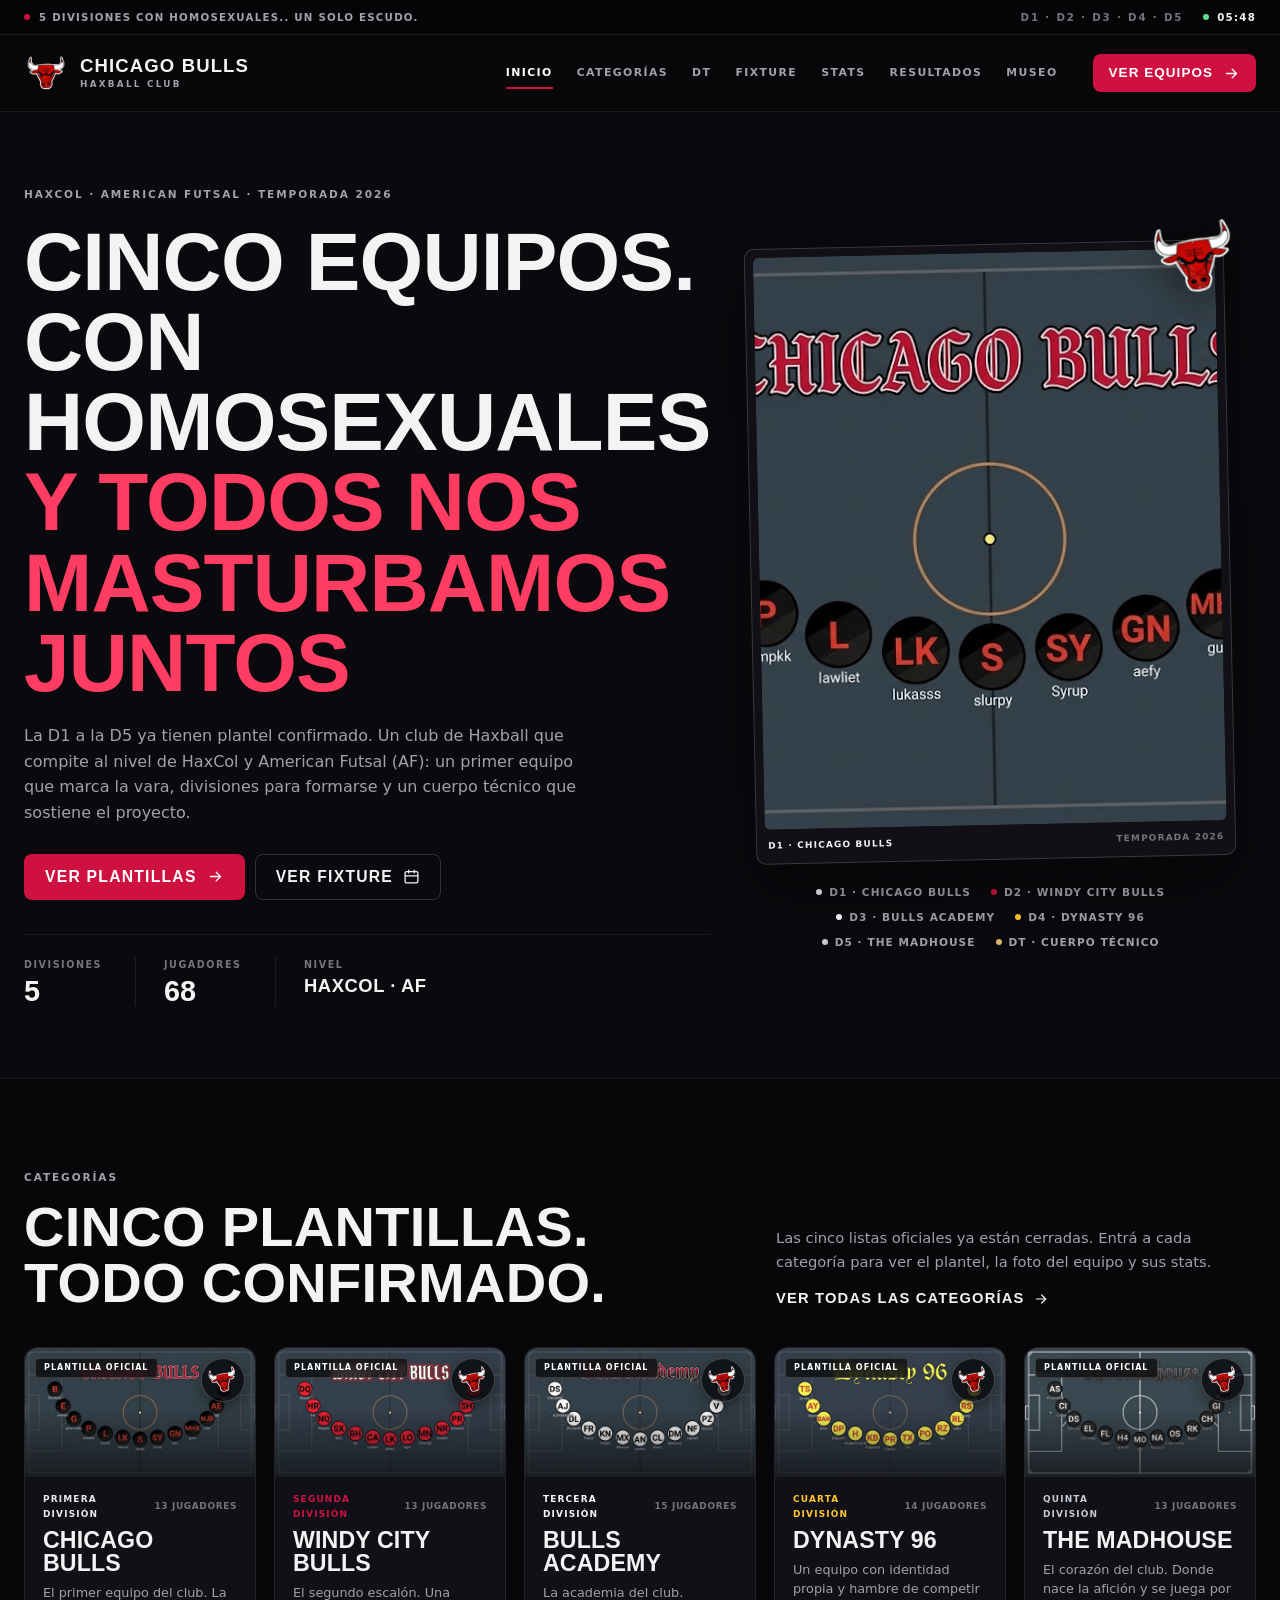
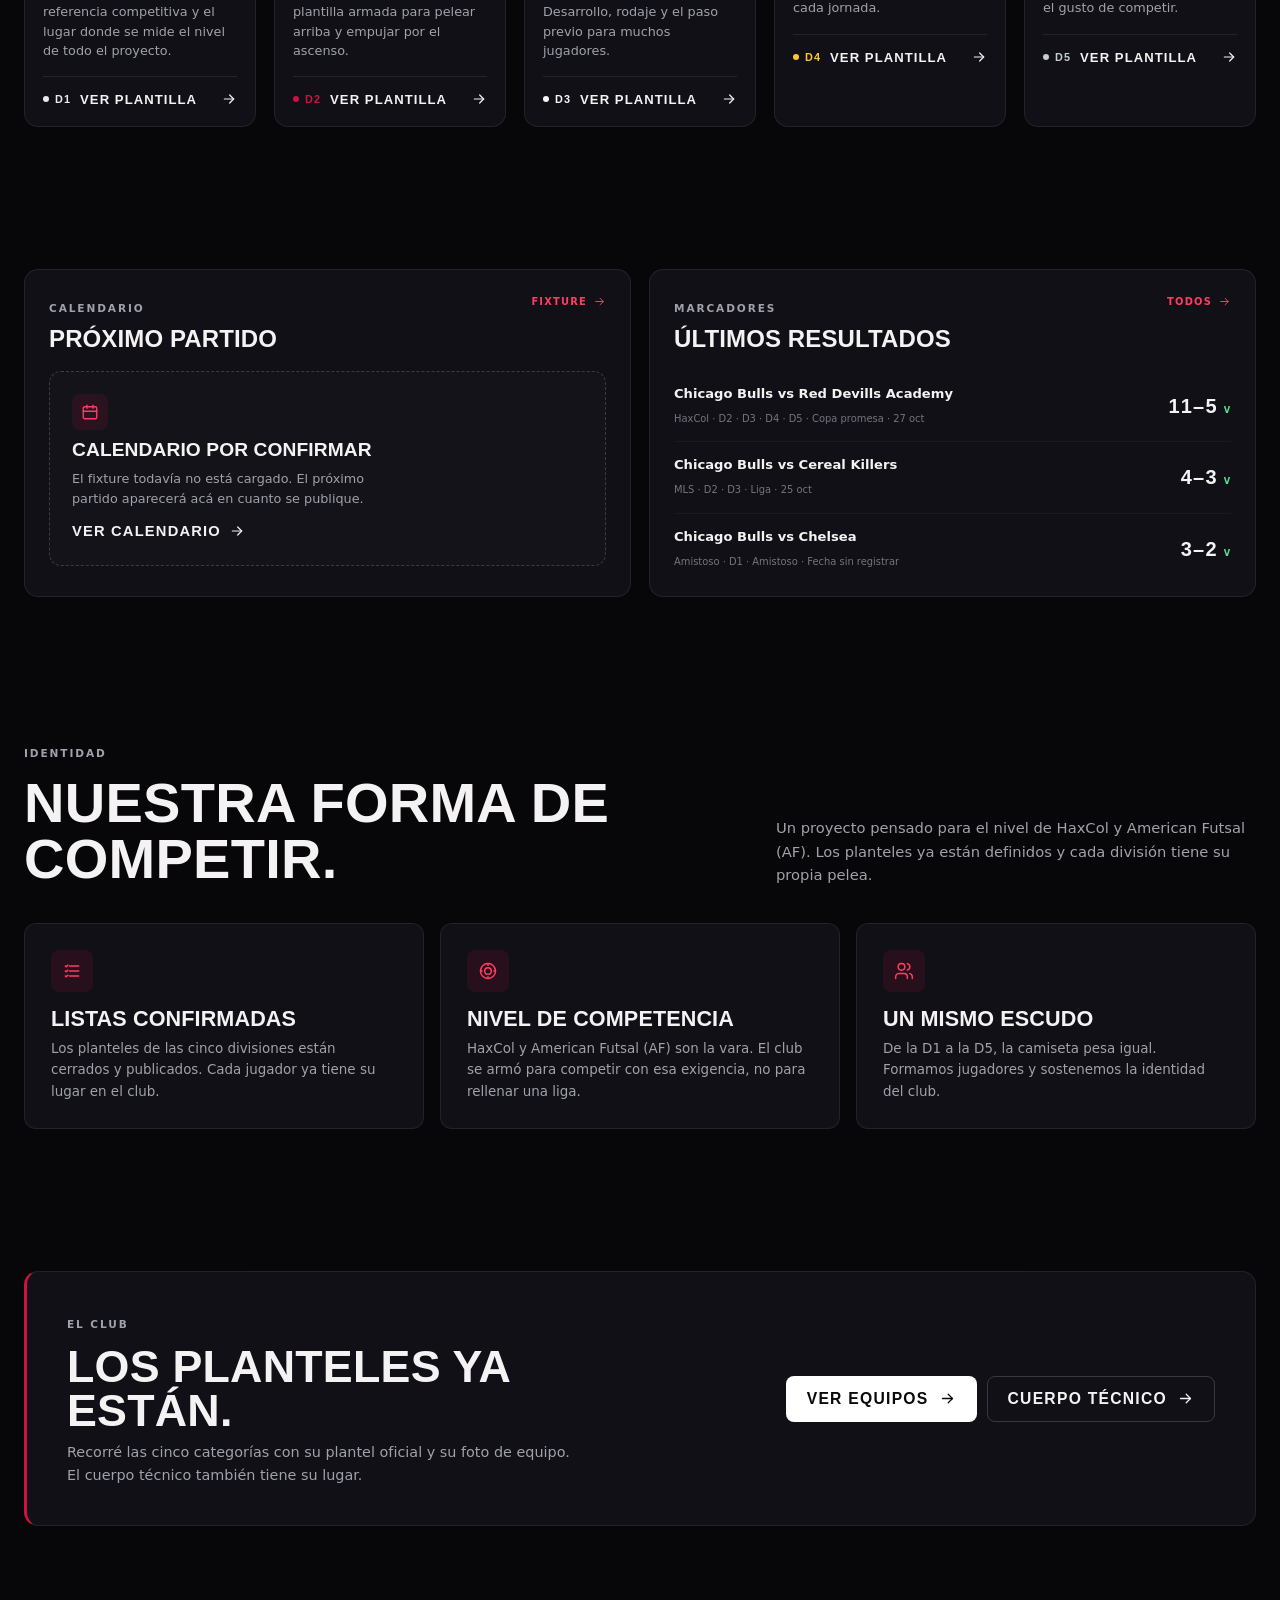
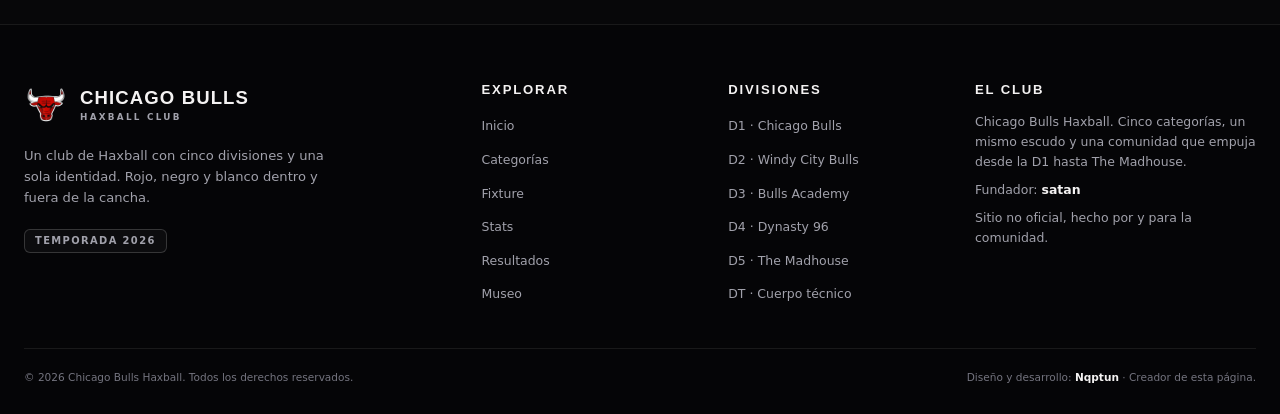
==== commit 189a0ac4: "Update index.html" ====
--- a/index.html
+++ b/index.html
@@ -102,8 +102,8 @@
         <span class="eyebrow">HaxCol · American Futsal · Temporada 2026</span>
         <h1>
           <span class="line">Cinco equipos.</span>
-          <span class="line">Un mismo</span>
-          <span class="line accent">escudo.</span>
+          <span class="line">Con homosexuales</span>
+          <span class="line accent">y todos nos masturbamos juntos</span>
         </h1>
         <p class="home-hero__lead">La D1 a la D5 ya tienen plantel confirmado. Un club de Haxball que compite al nivel de HaxCol y American Futsal (AF): un primer equipo que marca la vara, divisiones para formarse y un cuerpo técnico que sostiene el proyecto.</p>
         <div class="home-hero__actions">
